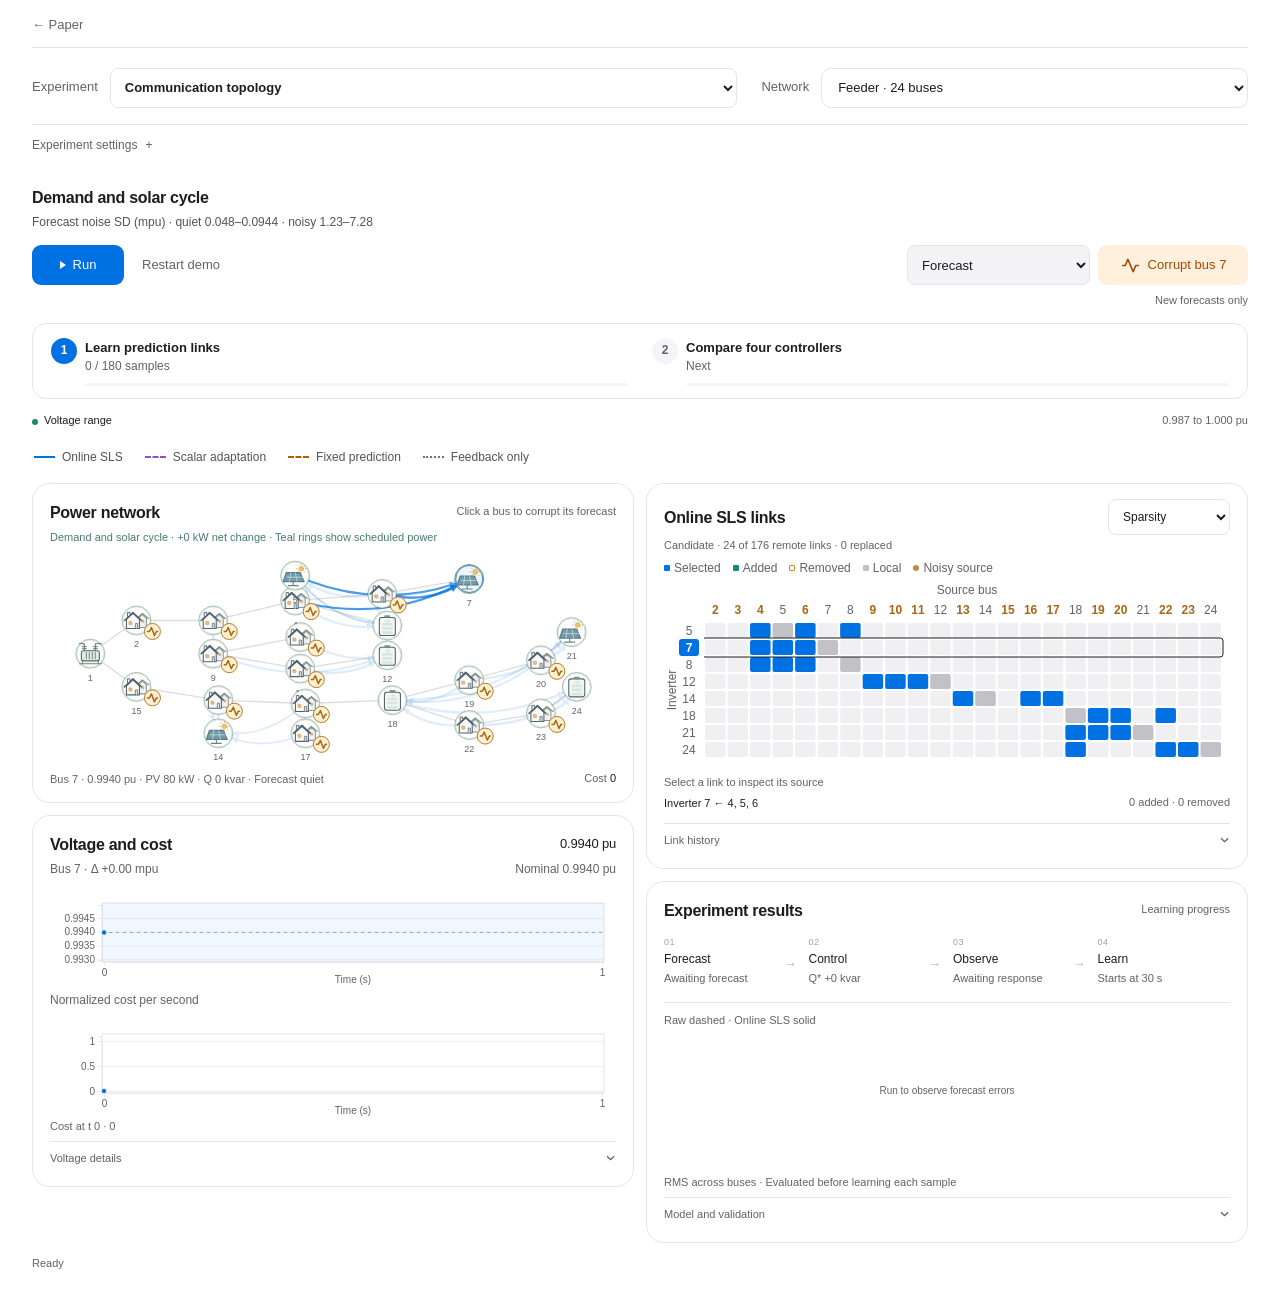
==== demo.html @ b5131a4f "Add files via upload" ====
<!doctype html>
<html lang="en">
<head>
<meta charset="utf-8">
<meta name="viewport" content="width=device-width, initial-scale=1">
<meta name="referrer" content="no-referrer">
<meta name="description" content="O-PredSLS: Online System-Level Synthesis for Prediction-Adaptive Networked Control. Interactive voltage regulation and communication selection experiments.">
<meta http-equiv="Content-Security-Policy" content="default-src 'none'; script-src 'self' 'unsafe-inline'; style-src 'unsafe-inline'; font-src 'self'; img-src data:; connect-src 'none'; base-uri 'none'; form-action 'none'">
<title>O-PredSLS Experiments</title>
<style>html { color-scheme:light; background:#fff; }
body.research-site {
  --font-ui:-apple-system,BlinkMacSystemFont,'SF Pro Text','Segoe UI',sans-serif;
  --background:#fff; --foreground:#1d1d1f; --primary:#0071e3; --primary-foreground:#fff;
  --muted:#f5f5f7; --muted-foreground:#626269; --border:#e5e5e9; --popover:#fff;
  --viz-series-1:#0071e3; --viz-series-2:#ad6400; --viz-series-3:#687580; --viz-series-4:#9451b7;
  --matrix-added:#168b79; --matrix-removed:#cf8a2b; --attack:#c56c1b;
  margin:0; min-width:280px; color:var(--foreground); background:#fff;
  font:14px/1.45 var(--font-ui); -webkit-font-smoothing:antialiased;
}
*,*::before,*::after { box-sizing:border-box; }
a { color:inherit; text-decoration:none; }
a:hover { color:var(--primary); }
button,input,select { font:inherit; }
button,select,summary { cursor:pointer; touch-action:manipulation; }
button,select,svg { -webkit-user-select:none; user-select:none; }
button { appearance:none; }
:focus-visible { outline:3px solid #0071e355; outline-offset:3px; }
.research-header,#power-response-demo,.research-footer { width:calc(100% - 64px); max-width:1240px; margin:0 auto; }
.research-header { padding:24px 0 22px; }
.research-title-row { display:flex; justify-content:space-between; align-items:center; gap:20px; }
h1 { font-size:30px; font-weight:600; letter-spacing:-1.1px; line-height:1.15; margin:0; }
.research-tag { margin-left:16px; font-size:12px; color:var(--muted-foreground); font-weight:400; letter-spacing:0; vertical-align:middle; }
.research-header nav { display:flex; gap:18px; color:var(--muted-foreground); font-size:12px; }
#power-response-demo { position:relative; }
#power-response-demo [hidden] { display:none!important; }
.tabular-nums { font-variant-numeric:tabular-nums; }
.pr-controlbar { display:flex; justify-content:space-between; gap:16px; align-items:center; padding:0 0 16px; }
.pr-toolbar,.pr-actions,.pr-settings { display:flex; align-items:center; gap:8px; }
.btn { display:inline-flex; align-items:center; justify-content:center; gap:7px; min-height:40px; padding:8px 14px; border:1px solid transparent; border-radius:9px; background:var(--muted); color:var(--foreground); white-space:nowrap; font-size:13px; font-weight:500; transition:background .15s,transform .15s; }
.btn:hover:not(:disabled) { background:#ececf0; }
.btn:active:not(:disabled) { transform:scale(.98); }
.btn:disabled { opacity:.4; cursor:default; }
.btn-play { background:var(--primary); color:#fff; min-width:86px; }
.btn-play::before { content:''; display:inline-block; width:0; height:0; border-top:4px solid transparent; border-bottom:4px solid transparent; border-left:6px solid currentColor; }
.btn-play[aria-pressed='true']::before { width:6px; height:8px; border:0; border-left:2px solid currentColor; border-right:2px solid currentColor; }
.btn-play:hover:not(:disabled) { background:#0077ed; }
.btn-quiet { color:#53535a; }
.btn-attack { background:#fff2e5; color:#a95511; padding:6px 13px; min-width:136px; }
.btn-attack svg { fill:currentColor; transition:transform .16s; }
.btn-attack:hover:not(:disabled) { background:#ffe9d1; }
.btn-attack:hover:not(:disabled) svg { transform:rotate(-9deg); }
select { background:var(--muted); border:1px solid transparent; border-radius:8px; padding:8px 10px; color:var(--foreground); min-height:40px; font-size:13px; }
#pr-speed { background:transparent; color:var(--muted-foreground); padding-left:4px; padding-right:1px; }
.pr-actions label,#pr-clock { color:var(--muted-foreground); font-size:12px; }
#pr-clock { margin-left:3px; min-width:57px; }
.pr-comparison-controls { display:flex; align-items:center; gap:12px; padding:8px 0; flex-wrap:wrap; }
.pr-comparison-controls label { display:inline-flex; align-items:center; gap:8px; color:var(--muted-foreground); font-size:12px; }
.pr-comparison-controls select { background:#fff; border-color:var(--border); }
.btn-compare { min-height:36px; padding:6px 12px; color:var(--primary); background:#edf5fe; }
.btn-compare:hover:not(:disabled) { background:#e2effe; }
.pr-mission { display:flex; align-items:center; gap:16px; padding:0 0 14px; font-size:12px; color:var(--muted-foreground); flex-wrap:wrap; }
#pr-voltage-range { white-space:nowrap; }
.pr-mission strong { font-weight:500; color:var(--foreground); }
.pr-target { color:var(--muted-foreground); }
.pr-status-dot { display:inline-block; width:6px; height:6px; border-radius:50%; background:#248963; margin-right:6px; vertical-align:middle; }
#pr-voltage-status[data-state='recovering'] { background:var(--attack); }
.pr-dashboard { display:grid; grid-template-columns:minmax(0,1fr) minmax(0,1fr); gap:14px; }
.pr-panel { min-width:0; padding:14px 16px 12px; background:#fff; border:1px solid var(--border); border-radius:16px; }
.pr-subhead { display:flex; align-items:center; justify-content:space-between; gap:10px; min-height:25px; }
.pr-subhead h2 { font-size:15px; font-weight:600; letter-spacing:-.2px; margin:0; }
.pr-caption { font-size:11px; color:var(--muted-foreground); margin:0; }
#pr-action-note { text-align:right; }
.pr-panel-foot { display:flex; justify-content:space-between; align-items:center; gap:10px; min-height:22px; font-size:11px; color:var(--muted-foreground); }
#pr-bus-detail { min-width:0; line-height:1.4; }
.pr-live-stage { flex-shrink:0; }
.pr-live-stage strong { color:var(--foreground); font-weight:500; }
.pr-chart { width:100%; display:block; overflow:visible; }
.pr-chart text { fill:var(--muted-foreground); font:10px var(--font-ui); }
.pr-chart .bus-number { font-size:9px; font-weight:500; }
.pr-chart .fault-mark { display:none; }
.pr-chart .domain,.pr-chart .tick line,.pr-chart .grid line { stroke:#e9e9ed; }
.pr-chart .grid line { stroke-opacity:.75; }
.pr-chart .grid .domain { display:none; }
.pr-chart .matrix-columns text,.pr-chart .matrix-rows text { font-size:8px; }
.pr-chart .matrix-axis { font-size:9px; }
.pr-matrix-key,.pr-legend { display:flex; align-items:center; flex-wrap:wrap; gap:11px; color:var(--muted-foreground); font-size:10px; }
.pr-matrix-key>span { display:inline-flex; align-items:center; gap:4px; }
.pr-cell-key { width:6px; height:6px; display:inline-block; border-radius:1px; }
.pr-cell-key.connected { background:var(--primary); }
.pr-cell-key.added { background:var(--matrix-added); }
.pr-cell-key.removed { border:1px solid var(--matrix-removed); }
.pr-state-value { font-size:13px; font-weight:500; color:var(--foreground); letter-spacing:-.2px; }
.pr-plot-label { display:flex; align-items:center; justify-content:space-between; gap:10px; font-size:11px; color:var(--muted-foreground); padding:3px 0 0; min-height:20px; }
.pr-target-key { color:var(--muted-foreground); font-size:11px; }
#pr-pulse-summary { font-size:11px; color:var(--attack); text-align:right; }
#pr-stage-detail { min-height:16px; font-size:11px; }
.pr-bottomline { display:flex; align-items:center; justify-content:space-between; gap:16px; min-height:39px; }
.pr-legend { gap:15px; }
.pr-legend button { display:flex; align-items:center; gap:5px; padding:3px 0; background:transparent; border:0; font-size:11px; color:#616167; }
.pr-legend button[aria-pressed='false'] { opacity:.35; }
.pr-swatch { position:relative; display:inline-block; width:21px; border-top:2px solid var(--viz-series-1); margin-right:2px; color:var(--viz-series-1); }
.pr-swatch.scalar { border-color:var(--viz-series-4); border-top-style:dashed; color:var(--viz-series-4); }
.pr-swatch.static { border-color:var(--viz-series-2); border-top-style:dashed; color:var(--viz-series-2); }
.pr-swatch.causal { border-color:var(--viz-series-3); border-top-style:dotted; color:var(--viz-series-3); }
#pr-event { font-size:11px; color:var(--muted-foreground); text-align:right; }
.pr-overlap-note { font-size:11px; color:var(--muted-foreground); margin:0 0 8px; }
.pr-adaptation { border-top:1px solid var(--border); margin-top:0; }
summary { display:flex; align-items:center; gap:8px; padding:12px 0; font-size:12px; color:var(--muted-foreground); list-style:none; }
summary::-webkit-details-marker { display:none; }
summary span { color:var(--muted-foreground); transition:transform .15s; }
.pr-adaptation[open] summary span { transform:rotate(45deg); }
.pr-settings { flex-wrap:wrap; gap:12px 20px; padding:8px 0 14px; }
.pr-settings label { display:inline-flex; align-items:center; gap:6px; font-size:12px; }
.pr-settings input { accent-color:var(--primary); }
.pr-tooltip { position:absolute; display:none; pointer-events:none; z-index:10; padding:9px 11px; background:#fff; border:1px solid var(--border); border-radius:10px; box-shadow:0 4px 18px #0000000d; font-size:11px; }
.pr-tooltip div { display:flex; justify-content:space-between; gap:14px; }
#pr-error { padding:18px 0; color:#b33c31; }
#pr-network .bus-node { cursor:pointer; outline:none; }
#pr-network .bus-node[aria-disabled='true'] { cursor:default; }
#pr-network .bus-icon,#pr-network .bus-number,#pr-network .bus-target { pointer-events:none; }
.pr-algorithm-flow { display:grid; grid-template-columns:repeat(4,minmax(0,1fr)); gap:12px; padding:13px 0 15px; }
.pr-algorithm-flow>div { display:flex; flex-direction:column; position:relative; gap:2px; min-width:0; }
.pr-algorithm-flow>div:not(:last-child)::after { content:'→'; position:absolute; top:19px; right:0; color:#b0b0b5; font-size:13px; }
.pr-flow-index { font-size:9px; color:#a1a1a6; letter-spacing:.5px; }
.pr-algorithm-flow strong { font-size:12px; font-weight:500; }
.pr-algorithm-flow span:last-child { font-size:11px; color:var(--muted-foreground); white-space:normal; overflow-wrap:anywhere; }
.pr-algorithm-flow[data-updated='true']>div:last-child strong { color:var(--primary); }
.pr-learning-caption { display:flex; justify-content:space-between; align-items:center; gap:12px; min-height:32px; font-size:11px; color:var(--muted-foreground); border-top:1px solid var(--border); padding-top:6px; }
.btn-fit { min-height:26px; font-size:10px; padding:4px 8px; background:var(--muted); }
#pr-view { min-height:25px; padding:2px 6px; font-size:10px; border:0; background:var(--muted); color:#53535a; }
#pr-mode-note { font-size:11px; margin-top:1px; }
.pr-cost-table { width:100%; border-collapse:collapse; margin:2px 0 5px; font-size:11px; }
.pr-cost-table th,.pr-cost-table td { padding:3px 0; text-align:right; font-weight:400; }
.pr-cost-table thead th { color:var(--muted-foreground); font-size:11px; padding-bottom:5px; border-bottom:1px solid var(--border); }
.pr-cost-table th:first-child { text-align:left; }
.pr-cost-table tbody th { color:var(--foreground); }
.pr-cost-table tbody tr:first-child th,.pr-cost-table tbody tr:first-child td { font-weight:500; }
.pr-cost-table tbody td:last-child { color:var(--muted-foreground); }
.pr-cost-table .pr-swatch { width:17px; vertical-align:middle; margin-right:8px; }
.pr-comparison-summary { font-size:11px; color:var(--foreground); margin:6px 0 2px; min-height:16px; }
.pr-comparison-note { font-size:11px; color:var(--muted-foreground); }
.research-footer { display:flex; align-items:flex-start; justify-content:space-between; gap:20px; border-top:1px solid var(--border); }
.research-methods { flex:1; }
.research-methods-body { max-width:1100px; display:grid; grid-template-columns:1fr 1fr; gap:22px; padding:0 0 12px; color:var(--muted-foreground); font-size:12px; line-height:1.6; }
.research-methods-body h3 { font-size:13px; color:var(--foreground); font-weight:500; margin:12px 0 6px; }
.research-methods-body p { margin:5px 0 9px; }
.pr-equation { font-family:'Times New Roman',serif; font-size:16px; color:var(--foreground); line-height:1.7; }
.pr-scope { font-size:10px; color:#8b8b90; }
.research-colophon { color:var(--muted-foreground); font-size:11px; padding:10px 0; white-space:nowrap; }
#pr-stage .intervention-label { fill:var(--attack); }
@media(max-width:1000px) { .research-header,#power-response-demo,.research-footer { width:calc(100% - 32px); } .research-tag { margin-left:10px; font-size:11px; } .pr-bottomline { flex-wrap:wrap; gap:3px; padding:6px 0; } .pr-legend { gap:11px; } .pr-panel { padding-left:12px; padding-right:12px; } .pr-matrix-key { gap:6px; font-size:9px; } }
@media(max-width:650px) { .research-header { padding:20px 0 16px; } h1 { font-size:28px; } .research-tag { display:none; } .research-header nav { font-size:11px; gap:12px; } .pr-controlbar { flex-wrap:wrap; gap:10px; } .pr-toolbar,.pr-actions { width:100%; } .pr-toolbar { gap:7px; } .btn-attack { margin-left:auto; } #pr-clock { margin-left:auto; } .pr-comparison-controls { gap:8px; } .pr-comparison-controls>.pr-caption { flex-basis:100%; font-size:11px; } .pr-mission { font-size:10px; gap:6px; padding-top:2px; flex-wrap:wrap; } .pr-target { display:none; } .pr-dashboard { grid-template-columns:minmax(0,1fr); gap:10px; } .pr-panel { border-radius:12px; padding:11px 12px; } .pr-bottomline { gap:4px; padding:9px 0; } #pr-event { text-align:left; } .pr-legend { gap:8px 14px; } .pr-algorithm-flow { gap:6px; } .pr-algorithm-flow span:last-child { font-size:11px; } .research-methods-body { grid-template-columns:1fr; gap:8px; } .research-colophon { font-size:11px; } }
@media(pointer:coarse) { .btn,select { min-height:42px; } .pr-legend button { min-height:32px; } }
@media(prefers-reduced-motion:reduce) { *,*::before,*::after { animation:none!important; transition:none!important; } }

.research-footer>a { padding:10px 0; font-size:11px; color:var(--muted-foreground); }
.research-footer>a:hover { color:var(--primary); }

.pr-phase-actions { display:flex; align-items:center; gap:9px; margin-left:auto; }
.pr-phase-badge { font-size:11px; font-weight:500; color:#6e6e73; background:#f5f5f7; padding:5px 9px; border-radius:7px; }
.pr-phase-badge[data-phase='deployment'] { color:#0071e3; background:#edf5fe; }
.btn-deploy { min-height:30px; padding:4px 10px; color:var(--primary); background:#edf5fe; }
@media(max-width:650px) { .pr-phase-actions { margin-left:0; width:100%; justify-content:space-between; } }

.pr-attack-hint { font-size:11px; color:var(--muted-foreground); }
.btn-attack { background:#fff0de; color:#a34a00; min-width:150px; min-height:40px; }
.btn-attack svg { width:21px; height:21px; }
.btn-attack[data-holding='true'] { background:#bd570a; color:#fff; box-shadow:0 0 0 4px #bd570a18; }
.btn-stop-attacks { color:#a34a00; background:#fff0de; }
.pr-attack-count { display:inline-grid; place-items:center; min-width:21px; min-height:21px; padding:0 4px; border-radius:6px; background:#a34a0014; font-size:12px; }
.pr-matrix-panel .pr-subhead { flex-wrap:wrap; gap:8px; }
#pr-matrix-view { min-height:36px; padding:6px 9px; font-size:12px; max-width:100%; }
#pr-matrix-key { min-height:24px; justify-content:flex-start; font-size:12px; gap:8px 12px; }
#pr-matrix-key .change-scale { display:none; }
.pr-cell-key.decreased { background:#c56c1b; }
.pr-cell-key.increased { background:#0071e3; }
.pr-cell-key.outline { border:1px solid #404047; width:9px; height:9px; }
#pr-topology-note { min-height:15px; font-size:11px; }
.pr-chart .matrix-columns text,.pr-chart .matrix-rows text { font-size:10px; }
.intervention-badge { pointer-events:auto; }
@media(max-width:650px) { .pr-attack-hint { font-size:11px; } .btn-attack { min-width:132px; } #pr-matrix-key { gap:8px; font-size:12px; } .pr-chart .matrix-columns text { font-size:8px; } }

@media(max-width:380px) { .pr-attack-hint { display:none; } .pr-actions { gap:6px; } }

#pr-network .bus-node { touch-action:none; -webkit-touch-callout:none; }
#pr-network .bus-node[data-holding='true'] { cursor:grabbing; }

.pr-topology-history { display:flex; align-items:center; gap:10px; margin:4px 0; min-height:28px; }
.pr-topology-history label { font-size:11px; color:var(--muted-foreground); min-width:75px; }
.pr-topology-history input { flex:1; min-width:50px; margin:0; height:20px; accent-color:var(--primary); cursor:ew-resize; }
.pr-topology-history button { border:0; background:var(--muted); color:var(--primary); border-radius:6px; padding:5px 8px; font-size:10px; white-space:nowrap; }
.pr-topology-history button[aria-pressed='true'] { background:#edf5fe; }
.pr-topology-history input:disabled,.pr-topology-history button:disabled { opacity:.4; cursor:default; }
#pr-topology-note { min-height:28px; line-height:1.4; color:#60606a; }

.pr-topology-status { display:flex; justify-content:space-between; gap:10px; font-size:11px; margin:4px 0 7px; color:var(--muted-foreground); }
.pr-topology-status strong { font-weight:500; color:var(--foreground); }
.pr-topology-events { display:flex; gap:6px; margin:0 0 6px; }
.pr-topology-events button { flex:1; min-width:0; display:flex; flex-direction:column; gap:2px; text-align:left; padding:6px 9px; border:1px solid var(--border); border-radius:7px; background:#f7f9fb; color:var(--foreground); }
.pr-topology-events button span { color:var(--muted-foreground); font-size:11px; }
.pr-topology-events button strong { font-weight:550; font-size:12px; }
.pr-topology-events button[aria-pressed='true'] { background:#eef7f4; border-color:#9bc7ba; }
.pr-link-flash { animation:pr-link-arrival 1.6s ease-out; }
@keyframes pr-link-arrival { 0%,30%,60% { filter:drop-shadow(0 0 4px #168b79); opacity:.35; } 15%,45%,100% { filter:drop-shadow(0 0 0 transparent); opacity:1; } }
#pr-attack-mode { background:#fff6eb; color:#a34a00; }
#pr-topology-note { min-height:14px; font-size:11px; }
@media(max-width:1000px) { .pr-attack-hint { display:none; } }

.pr-cost-tools { display:flex; justify-content:flex-end; }

.pr-comparison-summary { margin:5px 0 3px; color:#53535a; line-height:1.4; }
#pr-deploy:not(:disabled) { background:#0071e3; color:#fff; }

/* The primary actions stay together as the available width narrows. */
@media(max-width:1100px) {
  .pr-controlbar { flex-wrap:wrap; gap:12px 20px; }
  .pr-actions { margin-left:auto; flex-wrap:wrap; }
  .pr-mission { gap:8px 14px; }
  .pr-mission .pr-target { display:none; }
}
@media(max-width:650px) {
  .research-title-row { align-items:flex-start; flex-wrap:wrap; gap:12px; }
  .research-header { padding:20px 0; }
  h1 { font-size:27px; letter-spacing:-.8px; }
  .research-header nav { font-size:12px; }
  .pr-controlbar { padding-bottom:14px; }
  .pr-toolbar { flex-wrap:wrap; gap:7px; }
  .pr-actions { display:grid; grid-template-columns:minmax(0,1fr) 80px minmax(0,1.3fr); gap:8px; }
  .pr-actions select { min-width:0; width:100%; font-size:12px; padding:8px; }
  .pr-actions .btn-attack { min-width:0; width:100%; margin:0; font-size:12px; padding:8px; }
  .pr-mission { font-size:11px; }
  .pr-mission-goal { flex-basis:100%; }
  .pr-phase-actions { width:auto; margin-left:auto; }
  .pr-panel { border-radius:14px; padding:12px; }
  .pr-subhead { flex-wrap:wrap; gap:4px 10px; }
  .pr-subhead h2 { font-size:15px; }
  #pr-action-note { text-align:left; }
  .pr-algorithm-flow span:last-child { font-size:10px; }
  .pr-attack-hint { display:none; }
  #pr-clock { font-size:11px; flex-basis:100%; margin-left:0; }
}

@media(max-width:360px) {
  .pr-actions { grid-template-columns:1fr 1fr; }
  .pr-actions .btn-attack { grid-column:1 / -1; }
}

.pr-attack-stop { display:none; }
.btn-attack[data-attack-state='continuous'] .pr-attack-bolt { display:none; }
.btn-attack[data-attack-state='continuous'] .pr-attack-stop { display:block; }

/* Preserve readable source labels without widening the four panel layout. */
.pr-chart .matrix-columns text,.pr-chart .matrix-rows text { font-size:11px; }
.pr-chart .matrix-columns text[data-inspected='true'] { fill:var(--foreground); font-weight:650; }
.pr-cell-key.local { background:#c1c1c7; }
.pr-matrix-detail { flex-wrap:wrap; gap:2px 10px; align-items:flex-start; }
#pr-matrix-detail { color:var(--foreground); line-height:1.5; }
#pr-matrix-inspect-hint { margin:0 0 4px; }
.matrix-cell:focus-visible { outline:none; stroke:var(--foreground); stroke-width:2; }

/* Secondary controls stay compact with a mouse and comfortable to tap. */
:focus-visible { outline:2px solid var(--primary); outline-offset:3px; }
@media(max-width:650px),(pointer:coarse) {
  .btn-stop-attacks { min-height:44px; }
  #pr-matrix-view,#pr-view { min-height:44px; padding:8px 10px; font-size:12px; }
  .btn-fit,.btn-deploy { min-height:44px; padding:8px 12px; font-size:12px; }
  .pr-topology-history { gap:8px; }
  .pr-topology-history input { height:44px; }
  .pr-topology-history button { min-height:44px; padding:8px 12px; font-size:12px; }
  .pr-topology-events button { min-height:44px; }
  .pr-legend button { min-height:44px; padding:8px 10px; border-radius:8px; font-size:12px; background:var(--muted); }
  .pr-settings .form-check { min-height:44px; }
  .pr-adaptation summary { min-height:44px; }
}
@media(max-width:650px) {
  .pr-legend { display:grid; grid-template-columns:repeat(2,minmax(0,1fr)); gap:6px; width:100%; }
  .pr-legend button { min-width:0; justify-content:flex-start; text-align:left; }
  .pr-bottomline { gap:10px; }
}


.pr-experiment-bar { display:flex; align-items:center; flex-wrap:wrap; gap:10px 20px; padding:0 0 16px; }
.pr-experiment-bar label { display:inline-flex; align-items:center; gap:9px; color:var(--muted-foreground); font-size:12px; }
.pr-experiment-bar select { min-height:34px; padding:6px 10px; font-size:12px; background:#fff; border-color:var(--border); }
.pr-experiment-choice select { color:var(--foreground); font-weight:550; }
#pr-noise-caption { flex:1; min-width:220px; line-height:1.45; }
.pr-link-budget { margin:3px 0 2px; line-height:1.45; }
@media(max-width:650px) {
  .pr-experiment-bar { gap:8px 14px; padding-bottom:14px; }
  .pr-experiment-bar label { gap:7px; font-size:11px; }
  .pr-experiment-choice { flex:1; }
  .pr-experiment-choice select { flex:1; min-width:0; }
  #pr-noise-caption { flex-basis:100%; min-width:0; }
}


.pr-chart .matrix-columns text[data-noisy='true'] { fill:#a96716; font-weight:600; }
.pr-chart .matrix-columns text[data-noisy='true'][data-inspected='true'] { font-weight:750; }
.pr-cell-key.noisy-source { background:#c48c3e; border-radius:50%; }
.pr-noisy-links { margin:0 0 2px; line-height:1.45; color:#8b631f; }
@media(max-width:650px),(pointer:coarse) {
  .pr-experiment-bar select { min-height:44px; padding:8px 10px; }
}

.pr-command-inspector {margin-top:8px;border-top:1px solid var(--border,#e5e5e7);padding-top:7px}
.pr-command-inspector summary {cursor:pointer;font-size:12px;font-weight:600;min-height:44px;display:list-item}
.pr-command-scroll {max-width:100%;overflow-x:auto}
#pr-command-scroll-hint {display:block;color:var(--foreground,#1d1d1f);font-weight:500}
#pr-command-scroll-hint[hidden] {display:none}
.pr-command-scroll table {width:100%;min-width:520px;border-collapse:collapse;font-size:12px;line-height:1.5;font-variant-numeric:tabular-nums}
.pr-command-scroll th,.pr-command-scroll td {padding:7px 7px;text-align:right;white-space:nowrap;border-bottom:1px solid var(--border,#e5e5e7)}
.pr-command-scroll th:first-child {text-align:left;position:sticky;left:0;z-index:1;width:130px;min-width:130px;background:var(--surface-subtle,#f5f5f7);box-shadow:1px 0 0 var(--border,#e5e5e7)}
.pr-command-scroll thead th:first-child {z-index:2}
.pr-command-inspector>.pr-caption {font-size:12px;line-height:1.5}
.pr-forecast-observation {margin:8px 0;padding:8px 10px;background:var(--surface-subtle,#f5f5f7);border-radius:8px}
.pr-forecast-observation p {margin:3px 0;overflow-wrap:anywhere}
.pr-forecast-observation>.pr-caption {font-size:12px;line-height:1.5}
#pr-forecast-timing {font-variant-numeric:tabular-nums}
.pr-forecast-values {display:grid;grid-template-columns:repeat(3,minmax(0,1fr));gap:8px;margin:7px 0}
.pr-forecast-values dt {font-size:12px;color:var(--muted,#6e6e73);line-height:1.5}
.pr-forecast-values dd {margin:3px 0;font-size:16px;line-height:1.5;font-variant-numeric:tabular-nums;overflow-wrap:anywhere}
#pr-observed-error {font-weight:600}
.pr-source-controls { display:flex; flex-wrap:wrap; align-items:center; gap:6px 10px; margin:8px 0; }
.pr-source-controls .btn { min-height:44px; max-width:100%; white-space:normal; }
#pr-source-status { flex:1 1 150px; line-height:1.5; }

.pr-voltage-table { margin-top:8px; }
.pr-voltage-table th,.pr-voltage-table td { padding:3px 2px; }
#pr-voltage-metrics-note { margin:4px 0 10px; font-size:10px; line-height:1.5; }

.pr-scenario-heading { display:flex; align-items:center; justify-content:space-between; gap:16px; margin-bottom:18px; }
.pr-scenario-heading strong { font-size:15px; font-weight:550; letter-spacing:-.2px; }
.pr-scenario-heading p { margin-top:3px; }
.pr-scheduled-power { margin:5px 0 2px; color:#467b72; }
#pr-network .pr-scheduled-ring { stroke:#399b8b; stroke-width:2; }
.pr-trial-context { margin:8px 0; padding:7px 9px; background:#fff7ed; border-radius:7px; color:#93601f; font-size:11px; }
.pr-adaptation .pr-experiment-bar { padding-top:8px; }
@media(max-width:650px) {
  .pr-scenario-heading { align-items:flex-start; flex-wrap:wrap; gap:10px; margin-bottom:14px; }
  .pr-scenario-heading .btn { min-height:44px; }
  .pr-scheduled-power { font-size:10px; line-height:1.5; }
}

/* Keep the experiment visible and place optional controls behind disclosure. */
.research-header { padding:22px 0 18px; }
.pr-scenario-heading { margin-bottom:14px; }
.pr-scenario-heading strong { font-size:16px; font-weight:600; letter-spacing:-.3px; }
.pr-scenario-heading p { margin-top:4px; font-size:12px; line-height:1.5; }
.pr-controlbar { padding-bottom:14px; gap:14px 22px; }
.pr-toolbar { flex-shrink:0; }
.pr-toolbar .btn-play { min-width:92px; }
#pr-restart { background:transparent; color:var(--muted-foreground); padding:8px 9px; }
#pr-restart:hover { background:var(--muted); color:var(--foreground); }
.pr-toolbar .pr-phase-badge { margin-left:5px; }
#pr-clock { min-width:36px; font-size:12px; }
.pr-actions { flex-wrap:wrap; justify-content:flex-end; gap:8px; }
#pr-intervention { background:transparent; border-color:var(--border); max-width:100%; }
.pr-attack-hint { flex-basis:100%; text-align:right; font-size:11px; }
.pr-mission { gap:8px 16px; padding-bottom:12px; font-size:11px; }
#pr-voltage-range { margin-left:auto; }
.pr-dashboard { gap:12px; }
.pr-panel { border-radius:18px; padding:15px 17px 12px; }
.pr-subhead { min-height:26px; gap:5px 12px; }
.pr-subhead h2 { font-size:16px; letter-spacing:-.3px; }
.pr-comparison-summary { font-size:12px; line-height:1.45; }
.pr-panel-details { margin-top:6px; border-top:1px solid var(--border); }
.pr-panel-details>summary { min-height:32px; padding:7px 0 5px; font-size:11px; width:100%; }
.pr-panel-details>summary::after { content:'›'; margin-left:auto; padding-right:2px; font-size:19px; line-height:14px; transform:rotate(90deg); transition:transform .15s; }
.pr-panel-details[open]>summary::after { transform:rotate(-90deg); }
.pr-panel-details .pr-voltage-table { margin-top:5px; }
.pr-panel-details #pr-voltage-metrics-note { margin-bottom:5px; }
.pr-panel-details #pr-topology-note { margin:5px 0 3px; line-height:1.5; }
.pr-topology-status { margin-bottom:5px; }
.pr-bottomline { min-height:42px; gap:10px 16px; }
.pr-adaptation { padding-bottom:5px; }
.pr-adaptation>summary { min-height:42px; font-size:12px; }
.pr-settings-group { display:flex; align-items:center; flex-wrap:wrap; gap:12px 20px; padding:8px 0 12px; }
.pr-setting-control { display:inline-flex; align-items:center; gap:9px; color:var(--muted-foreground); font-size:12px; }
.pr-setting-control:has(select[hidden]) { display:none; }
.pr-attack-settings:not(:has(select:not([hidden]))) { display:none; }
.pr-settings-group select,#pr-speed,#pr-view,#pr-matrix-view { min-height:36px; padding:6px 10px; background:#fff; border:1px solid var(--border); border-radius:8px; font-size:12px; color:var(--foreground); }
.pr-settings-group .btn { min-height:36px; padding:6px 12px; font-size:12px; }
.pr-session-settings { padding-top:0; }
.pr-adaptation .pr-overlap-note { margin:0 0 10px; max-width:1000px; line-height:1.55; }
.pr-adaptation .pr-experiment-bar { padding-top:10px; border-top:1px solid var(--border); }
.pr-adaptation .pr-comparison-controls { padding:4px 0 8px; }
.pr-adaptation .pr-settings { padding:8px 0 12px; }
.pr-adaptation #pr-fit-detail:empty { display:none; }
@media(max-width:1100px) {
  .pr-controlbar { flex-wrap:wrap; }
  .pr-actions { margin-left:auto; }
  .pr-attack-hint { display:none; }
}
@media(max-width:650px) {
  .research-header { padding:19px 0 16px; }
  .pr-scenario-heading { margin-bottom:12px; }
  .pr-controlbar { gap:12px; padding-bottom:12px; }
  .pr-toolbar { width:100%; flex-wrap:nowrap; gap:5px; }
  .pr-toolbar .btn-play { min-width:82px; }
  .pr-toolbar .pr-phase-badge { margin-left:auto; font-size:10px; padding:5px 7px; }
  #pr-restart { padding-left:7px; padding-right:7px; font-size:12px; }
  #pr-clock { flex-basis:auto; margin-left:2px; min-width:33px; font-size:11px; }
  .pr-actions { display:flex; width:100%; gap:8px; margin-left:0; }
  .pr-actions #pr-intervention { flex:1 1 120px; width:auto; padding:8px 10px; font-size:12px; }
  .pr-actions .btn-attack { flex:1 1 120px; width:auto; padding:8px 10px; font-size:12px; }
  .pr-actions .btn-stop-attacks { flex:0 1 auto; min-height:44px; margin-left:auto; }
  .pr-mission { padding-bottom:10px; gap:6px 12px; }
  .pr-mission-goal { flex-basis:auto; }
  #pr-voltage-range { font-size:11px; }
  .pr-panel { padding:13px 12px 10px; border-radius:16px; }
  .pr-subhead h2 { font-size:15px; }
  .pr-panel-details>summary { min-height:44px; padding:10px 0 8px; font-size:12px; }
  .pr-settings-group { align-items:flex-start; gap:10px 14px; padding-bottom:12px; }
  .pr-setting-control { flex:1 1 160px; justify-content:space-between; gap:8px; font-size:12px; }
  .pr-setting-control select { min-width:0; max-width:70%; }
  .pr-settings-group select,.pr-settings-group .btn,#pr-speed,#pr-view,#pr-matrix-view { min-height:44px; padding:8px 10px; }
  .pr-adaptation>summary { min-height:46px; }
}
@media(max-width:360px) {
  .pr-toolbar { flex-wrap:wrap; }
  .pr-toolbar .pr-phase-badge { margin-left:auto; }
  #pr-clock { min-width:29px; }
  .pr-actions .btn-attack { grid-column:auto; }
}
@media(pointer:coarse) {
  .pr-panel-details>summary,.pr-settings-group select,.pr-settings-group .btn,#pr-speed,#pr-view,#pr-matrix-view { min-height:44px; }
}
#power-response-demo[data-interaction='power'] .pr-attack-hint { display:block; }
@media(max-width:650px) {
  #power-response-demo[data-interaction='power'] .pr-attack-hint { text-align:left; font-size:11px; }
}

.pr-controlbar { align-items:flex-start; }

/* Direct view selection stays usable while new samples repaint the chart. */
.pr-cost-switch { display:inline-flex; align-items:stretch; gap:3px; padding:3px; border-radius:10px; background:var(--muted); }
.pr-cost-switch button { min-height:34px; padding:6px 13px; border:0; border-radius:7px; background:transparent; color:var(--muted-foreground); font-size:12px; font-weight:500; white-space:nowrap; }
.pr-cost-switch button[aria-pressed='true'] { background:var(--background); color:var(--foreground); box-shadow:0 1px 3px #00000012; }
.pr-cost-switch button:hover { color:var(--foreground); }
.pr-cost-switch button:focus-visible { outline:2px solid var(--primary); outline-offset:1px; }
@media(max-width:650px),(pointer:coarse) {
  .pr-cost-switch button { min-height:44px; padding:8px 14px; font-size:12px; }
}

/* Keep the learning and comparison stages visible throughout one run. */
.pr-experiment-progress { margin:0 0 14px; padding:14px 18px 12px; border:1px solid var(--border); border-radius:14px; background:var(--background); }
.pr-progress-steps { display:grid; grid-template-columns:repeat(2,minmax(0,1fr)); gap:24px; list-style:none; margin:0; padding:0; }
.pr-progress-steps li { display:grid; grid-template-columns:26px minmax(0,1fr); grid-template-rows:1fr 3px; align-items:start; gap:8px; min-width:0; }
.pr-step-number { display:grid; place-items:center; width:26px; height:26px; border-radius:50%; background:var(--muted); color:var(--muted-foreground); font-size:12px; font-weight:600; }
.pr-progress-steps strong { display:block; font-size:13px; font-weight:600; line-height:1.5; }
.pr-progress-steps .tabular-nums { display:block; color:var(--muted-foreground); font-size:12px; line-height:1.5; }
.pr-progress-steps [aria-current='step'] .pr-step-number { background:var(--primary); color:#fff; }
.pr-progress-steps [data-status='complete'] .pr-step-number { background:#e8f3ef; color:#18745a; }
.pr-progress-track { grid-column:2; height:3px; border-radius:2px; background:var(--muted); overflow:hidden; }
.pr-progress-track>span { display:block; width:0; height:100%; background:var(--primary); transition:width 180ms linear; }
.pr-progress-steps [data-status='complete'] .pr-progress-track>span { background:#258666; }
#pr-transition-note { margin:10px 0 0; font-size:12px; line-height:1.5; color:var(--muted-foreground); }
.pr-learning-panel .pr-cost-table,.pr-learning-panel .pr-cost-table thead th { font-size:12px; }
.pr-method-links { display:block; margin:2px 0 4px 25px; color:var(--muted-foreground); font-size:12px; font-weight:400; line-height:1.4; }
@media(max-width:650px) {
  .pr-experiment-progress { padding:12px; border-radius:12px; }
  .pr-progress-steps { gap:14px; }
  .pr-progress-steps li { grid-template-columns:22px minmax(0,1fr); gap:6px; }
  .pr-step-number { width:22px; height:22px; }
  .pr-progress-steps strong { font-size:12px; }
  .pr-progress-track { grid-column:1 / -1; }
  #pr-results-stage { font-size:12px; }
}
@media(prefers-reduced-motion:reduce) { .pr-progress-track>span { transition:none; } }

/* Contextual evidence ties one actual inspected link to selection and execution. */
.pr-link-receipt { margin:12px 0 8px; padding:12px 0 4px; border-top:1px solid var(--border); color:var(--foreground); }
.pr-link-receipt h3 { margin:0 0 4px; font-size:14px; font-weight:600; line-height:1.4; }
.pr-link-receipt table { width:100%; table-layout:fixed; border-collapse:collapse; font-size:12px; line-height:1.5; font-variant-numeric:tabular-nums; margin:8px 0; }
.pr-link-receipt th,.pr-link-receipt td { padding:7px 4px; border-bottom:1px solid var(--border); text-align:right; overflow-wrap:anywhere; }
.pr-link-receipt th:first-child { width:34%; text-align:left; font-weight:500; }
.pr-link-receipt thead th { white-space:pre-line; vertical-align:bottom; font-weight:600; }
.pr-link-receipt td { color:var(--foreground); }
.pr-link-receipt .pr-link-choice.selected { color:var(--primary); font-weight:600; }
.pr-link-receipt .pr-link-choice.excluded { color:var(--muted-foreground); }
.pr-link-receipt #pr-link-receipt-action { width:auto; padding-top:12px; text-align:left; color:var(--muted-foreground); font-size:12px; font-weight:500; }
.pr-link-receipt tr[data-measure='commandKvar'] { font-weight:600; }
.pr-link-receipt #pr-link-receipt-note { font-size:12px; }
.pr-forecast-values dt { color:var(--muted-foreground); }

/* Current configuration replaces generic heading copy without another panel. */
.pr-scenario-heading p[data-forecast-settings='true'] { color:#53535a; font-weight:500; font-variant-numeric:tabular-nums; overflow-wrap:anywhere; }

/* Identify each measured policy before the shared plots, especially on phones. */
.pr-controller-key { margin:0 0 10px; gap:6px 18px; }
.pr-controller-key button { min-height:32px; padding:6px 2px; font-size:12px; line-height:1.4; color:#53535a; border-radius:7px; }
.pr-controller-key button:hover { color:var(--foreground); background:var(--muted); }
.pr-controller-key button[aria-pressed='false'] { opacity:1; text-decoration:line-through; }
.pr-controller-key button[aria-pressed='false'] .pr-swatch { opacity:.35; }
.pr-controller-key .pr-swatch { flex-shrink:0; }
@media(max-width:650px),(pointer:coarse) {
  .pr-controller-key { gap:6px; }
  .pr-controller-key button { min-height:44px; padding:8px 10px; }
}

/* Keep physical timing captions readable without competing with chart units. */
.pr-stage-panel .pr-plot-label { flex-wrap:wrap; align-items:baseline; row-gap:2px; line-height:1.5; font-size:12px; }
.pr-stage-panel .pr-plot-label>span { min-width:0; max-width:100%; overflow-wrap:anywhere; }
.pr-stage-panel .pr-target-key { font-size:12px; }
.pr-stage-panel #pr-pulse-summary { font-size:12px; color:#93551c; }
.pr-stage-panel #pr-pulse-summary:empty { display:none; }
@media(max-width:650px) {
  .pr-stage-label #pr-pulse-summary:not(:empty) { flex-basis:100%; text-align:left; }
}

/* Compact desktop columns with the original network, links, voltage, cost DOM order.
   Intrinsic heights are measured by observeDashboardLayout; ordinary grid is fallback. */
@media(min-width:651px) {
  .pr-dashboard[data-layout="columns"] { grid-auto-rows:1px; row-gap:0; align-items:start; }
  .pr-dashboard[data-layout="columns"]>.pr-panel { align-self:start; }
}

/* Inspection roles reuse the actual feeder marks, without moving any bus. */
.pr-network-inspection { display:flex; align-items:center; flex-wrap:wrap; gap:4px 8px; margin:2px 0 8px; color:#53535a; font-size:12px; line-height:1.5; }
.pr-network-inspection[hidden],.pr-network-inspection [hidden] { display:none; }
.pr-inspection-source,.pr-inspection-receiver { display:inline-flex; align-items:center; gap:5px; font-weight:600; }
.pr-inspection-source { color:#0066cc; }
.pr-inspection-receiver { color:#1d1d1f; }
.pr-inspection-source::before,.pr-inspection-receiver::before { content:''; width:10px; height:10px; box-sizing:border-box; border:2px solid currentColor; border-radius:50%; flex:none; }
.pr-inspection-source::before { border-style:dashed; }
.pr-network-inspection[data-local="true"] .pr-inspection-source::before { border-style:solid; }
#pr-network .bus-node[data-inspection-role="source"] .bus-number,
#pr-network .bus-node[data-inspection-role="receiver"] .bus-number,
#pr-network .bus-node[data-inspection-role="local"] .bus-number { fill:#1d1d1f !important; font-weight:750; paint-order:stroke; stroke:#fff; stroke-width:3px; stroke-linejoin:round; }
#pr-network .bus-node[data-inspection-role="source"] .bus-number { fill:#0066cc !important; }
#pr-matrix .matrix-columns text[data-inspected="true"],
#pr-matrix .matrix-rows g[aria-pressed="true"] text { font-size:12px; font-weight:750; }

/* The phone feeder gives all bus numbers room to be read, not smaller type. */
@media(max-width:650px) {
  #pr-network .bus-number { fill:#53535a !important; paint-order:stroke; stroke:#fff; stroke-width:2px; stroke-linejoin:round; }
}

/* Keep every source and inverter number readable without removing matrix columns. */
#pr-matrix .matrix-columns text,
#pr-matrix .matrix-rows text,
#pr-matrix .matrix-axis { font-size:12px; }

/* Network choice changes the physical model and retains readable geometry. */
.pr-network-picker { display:flex; align-items:center; gap:10px; flex-shrink:0; color:var(--muted-foreground); font-size:12px; }
.pr-network-picker select { min-height:40px; border:1px solid #e8e8ed; border-radius:10px; background:#f5f5f7; color:var(--foreground); padding:8px 30px 8px 12px; font:inherit; font-size:13px; cursor:pointer; }
.pr-network-scroll,.pr-matrix-scroll { min-width:0; }
[data-network="feeder47"] .pr-network-scroll,[data-network="feeder47"] .pr-matrix-scroll { overflow-x:auto; overscroll-behavior-x:contain; scrollbar-width:thin; padding-bottom:8px; }
[data-network="feeder47"] .pr-network-scroll:focus-visible,[data-network="feeder47"] .pr-matrix-scroll:focus-visible { outline:2px solid var(--primary); outline-offset:3px; border-radius:4px; }
@media(max-width:650px) { .pr-network-picker { width:100%; justify-content:space-between; } .pr-network-picker select { flex:1; max-width:240px; min-height:44px; } }
[data-network="feeder47"] .pr-chart .matrix-columns text,[data-network="feeder47"] .pr-chart .matrix-rows text { font-size:12px; }

.pr-scroll-hint { margin:4px 0 8px; color:var(--muted-foreground); font-size:11px; text-align:right; }

/* The existing matrix cue reports the columns actually visible while scrolling. */
#pr-matrix-scroll-hint { font-size:12px; }

/* Paper landing section and primary experiment controls. */
.research-header { padding:38px 0 28px; text-align:center; }
.research-header h1 { font-size:clamp(28px,3.4vw,40px); line-height:1.15; letter-spacing:-.9px; }
.research-paper-title { max-width:850px; margin:14px auto 0; font-size:19px; font-weight:500; line-height:1.4; letter-spacing:-.2px; text-wrap:balance; }
.research-paper-title span { white-space:nowrap; }
.research-authors { margin:10px 0 0; font-size:14px; color:var(--muted-foreground); }
.research-authors span { margin:0 6px; color:#b2b2b8; }
.research-summary { margin:10px auto 0; max-width:720px; font-size:14px; line-height:1.5; color:var(--muted-foreground); text-wrap:balance; }
.research-header .research-resources { display:flex; justify-content:center; align-items:center; gap:14px; margin-top:18px; font-size:14px; }
.research-resources>span { color:#b7b7be; }
.research-resources a[href] { color:var(--primary); }
.research-resources a[aria-disabled="true"] { color:#8b8b93; cursor:default; }
#power-response-demo { scroll-margin-top:20px; padding-bottom:24px; }
.pr-experiment-front { display:grid; grid-template-columns:minmax(0,1.45fr) minmax(0,1fr); gap:16px 24px; align-items:center; border-top:1px solid var(--border); padding:20px 0 16px; }
.pr-experiment-front label { display:flex; align-items:center; gap:12px; font-size:13px; color:var(--muted-foreground); }
.pr-experiment-front select { flex:1; min-width:0; max-width:none; border:1px solid var(--border); background:#fff; color:var(--foreground); }
.pr-sr-only { position:absolute; width:1px; height:1px; padding:0; margin:-1px; overflow:hidden; clip:rect(0,0,0,0); white-space:nowrap; border:0; }
@media(max-width:650px) {
  .research-header { padding:28px 0 24px; }
  .research-paper-title { font-size:16px; margin-top:12px; }
  .research-summary { max-width:340px; font-size:13px; }
  .research-authors { font-size:13px; }
  .pr-experiment-front { grid-template-columns:minmax(0,1fr); gap:12px; padding-top:18px; }
  .pr-experiment-front label { justify-content:space-between; }
  .pr-experiment-front label>select { flex:0 1 72%; min-height:44px; max-width:72%; }
}

/* The paper homepage and interactive experiment have independent documents. */
.paper-home-main { padding:48px 0 64px; }
.paper-home .research-header { width:calc(100% - 48px); max-width:1000px; margin:0 auto; padding:0; }
.paper-home h1.research-paper-title { margin:0 auto; max-width:950px; font-size:clamp(25px,3.1vw,40px); line-height:1.28; font-weight:600; letter-spacing:-.6px; }
.paper-home .research-authors { margin-top:20px; font-size:15px; }
.research-authors a { color:var(--primary); text-underline-offset:3px; }
.research-authors a:hover { text-decoration:underline; }
.paper-home .research-summary { max-width:600px; margin-top:18px; font-size:15px; }
.paper-home .research-resources { margin-top:26px; font-size:16px; }
.demo-header { width:calc(100% - 64px); max-width:1240px; margin:0 auto; padding:16px 0 12px; font-size:13px; color:var(--muted-foreground); }
@media(max-width:1000px) { .demo-header { width:calc(100% - 32px); } }
@media(max-width:650px) {
  .paper-home-main { padding:36px 0 48px; }
  .paper-home .research-authors { font-size:14px; }
  .paper-home .research-summary { font-size:14px; }
}

/* A compact overview follows the paper header and resource links. */
.paper-method-overview { width:calc(100% - 48px); max-width:540px; margin:32px auto 0; }
.paper-method-overview a,.paper-method-overview img { display:block; width:100%; }
.paper-method-overview a { cursor:zoom-in; }
.paper-method-overview a:focus-visible { outline:2px solid var(--primary); outline-offset:5px; }
.paper-method-overview img { height:auto; }
.pr-experiment-front + .pr-adaptation { margin-bottom:14px; }

/* Artwork stays decorative. The enclosing bus handles hit area and badge input. */
.pe-host { -webkit-user-select:none; user-select:none; touch-action:manipulation; }
.pe-hit { fill:transparent; pointer-events:all; }
.pe-root { --pe-ink:#51606c; --pe-paper:#fff; --pe-voltage-color:#4c816b; --pe-voltage-opacity:.04; --pe-window-opacity:1; pointer-events:none; }
.pe-root path,.pe-root rect,.pe-root circle { vector-effect:non-scaling-stroke; }
.pe-attack-halo { fill:#ff9f0a; fill-opacity:0; stroke:#ef7b0b; stroke-opacity:0; stroke-width:1; transition:fill-opacity .18s,stroke-opacity .18s; }
.pe-attacked .pe-attack-halo { fill-opacity:.14; stroke-opacity:.24; }
.pe-attack-held .pe-attack-halo,.pe-attack-latched .pe-attack-halo { fill-opacity:.22; stroke-opacity:.8; stroke-width:2; transform-box:fill-box; transform-origin:center; animation:pe-continuous-halo 1.6s ease-in-out infinite; }
.pe-voltage-wash { fill:var(--pe-voltage-color); opacity:var(--pe-voltage-opacity); transition:r .4s,opacity .4s,fill .4s; }
.pe-disc { fill:var(--pe-paper); stroke:#dce6de; stroke-width:1; }
.pe-voltage-ring { fill:none; stroke:var(--pe-voltage-color); stroke-opacity:.45; transition:stroke .4s,stroke-width .4s; }
.pe-selected .pe-disc { fill:#edf5ff; stroke:#4389cc; }
.pe-selected .pe-voltage-ring { stroke-opacity:.8; }
.pe-glyph { stroke:var(--pe-ink); stroke-width:1.05; stroke-linejoin:round; stroke-linecap:round; fill:none; }
.pe-house { fill:#f7f8fa; }
.pe-house-back { fill:#eef1f5; stroke:#8c97a4; }
.pe-roof { stroke-width:1.55; }
.pe-roof-back { stroke:#819782; stroke-width:1.2; }
.pe-door { fill:#cedecf; stroke-width:.65; }
.pe-window { fill:#edbb65; stroke:#b99d61; stroke-width:.5; opacity:var(--pe-window-opacity); transition:opacity .4s; }
.pe-root[data-equipment='Homes'].pe-pulse-active .pe-window { fill:#dd9650; animation:pe-window-flicker .75s ease-in-out 3; }
.pe-chimney { fill:#f5f8f2; stroke-width:.9; }
.pe-sun-disc { fill:#f0c465; stroke:#d5a449; stroke-width:.65; }
.pe-sun-rays { stroke:#d5a449; stroke-width:.8; }
.pe-sun { transition:opacity .45s; }
.pe-cloud { fill:#d6e1e3; stroke:#91a6ae; stroke-width:.7; opacity:0; transform:translateX(-3px); transition:opacity .45s,transform .6s; }
.pe-root[data-equipment='Solar'].pe-pulse-active .pe-cloud { opacity:1; transform:translateX(0); }
.pe-root[data-equipment='Solar'].pe-pulse-active .pe-sun { opacity:.25; }
.pe-panel-frame { fill:#729baa; stroke:#557a89; stroke-width:1.1; }
.pe-panel-grid { stroke:#dae8e9; stroke-width:.65; }
.pe-panel-stand { stroke:#688576; stroke-width:1.1; }
.pe-battery-body { fill:#f3f7f2; }
.pe-battery-terminal { fill:#789980; stroke:none; }
.pe-effort-segment { fill:#4c8972; stroke:none; opacity:.15; transition:opacity .4s; }
.pe-control-arrow { stroke:#4c8972; stroke-width:.9; transition:opacity .4s; }
.pe-charging-surge { stroke:#c58948; stroke-width:1.9; stroke-linecap:round; opacity:0; transition:opacity .25s; }
.pe-root[data-equipment='Battery'].pe-pulse-active .pe-charging-surge { opacity:1; }
.pe-transformer { fill:#e1ebe3; }
.pe-coil { stroke:#80a189; stroke-width:1.25; }
.pe-insulator,.pe-station-wire { stroke:#5d7c6c; stroke-width:1; }
.pe-station-base { fill:#edf2e9; stroke:#738d76; }
.pe-target { opacity:0; transition:opacity .14s; }
.pe-target-brackets { stroke:#df740d; stroke-width:1.5; fill:none; stroke-linecap:round; }
.pe-target-bolt { fill:#ef7b0b; stroke:#fff; stroke-width:1.3; }
.pe-host:hover .pe-target,.pe-host:focus-visible .pe-target { opacity:1; }
.pe-host:hover .pe-disc,.pe-host:focus-visible .pe-disc { stroke:#c18a51; stroke-width:1.6; }
.pe-host[aria-disabled='true'] .pe-target { opacity:0; }
.pe-attacked .pe-disc { fill:#fff7ed; stroke:#ee850f; stroke-width:1.5; }
.pe-attacked .pe-voltage-ring { stroke:#e97a0d; stroke-opacity:.95; }
.pe-attacked .pe-target-bolt { opacity:0; }
.pe-attack-badge { filter:drop-shadow(0 1px 2px #8b440426); }
.pe-attack-badge rect { fill:#ec7609; stroke:#fff; stroke-width:1.5; }
.pe-attack-bolt { fill:#fff; stroke:none; }
.pe-attack-badge text { fill:#fff!important; font:650 10px var(--font-ui,-apple-system,BlinkMacSystemFont,sans-serif)!important; letter-spacing:0; }
.pe-attack-badge .pe-attack-status { font-size:8px!important; font-weight:650!important; letter-spacing:.6px; fill:#fff2dd!important; }
.pe-pulse-queued .pe-attack-badge rect { fill:#f38a0b; }
.pe-attack-held .pe-attack-badge rect,.pe-attack-latched .pe-attack-badge rect { fill:#d95e00; stroke-width:2; }
.pe-burst { pointer-events:none; }
.pe-burst-ring { fill:#ff9f0a; fill-opacity:.1; stroke:#ed7d0d; stroke-width:2; transform-box:fill-box; transform-origin:center; animation:pe-ring 1.1s ease-out both; }
.pe-burst-rays { fill:none; stroke:#f7981c; stroke-width:2; stroke-linecap:round; animation:pe-rays .75s ease-out both; }
.pe-burst-bolt { fill:#ee7d09; stroke:#fff; stroke-width:1.8; stroke-linejoin:round; animation:pe-bolt .75s ease-out both; }
@keyframes pe-continuous-halo { 0%,100% { transform:scale(.95); fill-opacity:.13; stroke-opacity:.5; } 50% { transform:scale(1.16); fill-opacity:.24; stroke-opacity:.95; } }
@keyframes pe-ring { from { transform:scale(1); opacity:.95; } to { transform:scale(2.1); opacity:0; } }
@keyframes pe-rays { 0% { opacity:0; } 15% { opacity:.95; } 100% { opacity:0; } }
@keyframes pe-bolt { 0% { opacity:0; transform:translateY(-5px); } 15%,45% { opacity:1; transform:translateY(0); } 100% { opacity:0; transform:translateY(2px); } }
@keyframes pe-window-flicker { 0%,100% { opacity:var(--pe-window-opacity); } 30% { opacity:.25; } 65% { opacity:.9; } }
@media(prefers-reduced-motion:reduce) {
  .pe-root * { animation:none!important; transition:none!important; }
  .pe-burst { display:none; }
}

.pe-host[data-bus='1']:hover .pe-disc { stroke:#dce6de; stroke-width:1; }

/* Residual power stays visible after request generation stops. */
.pe-residual .pe-attack-badge rect { fill:#fff0dc; stroke:#dfb17a; stroke-width:1; }
.pe-residual .pe-attack-badge text,.pe-residual .pe-attack-badge .pe-attack-status { fill:#895019!important; }
.pe-residual .pe-attack-bolt { fill:#a75c17; }
.pe-residual .pe-attack-halo { fill-opacity:.07; stroke-opacity:.25; }
.pe-paused * { animation-play-state:paused!important; }
.pe-paused .pe-burst { display:none; }

.pe-attack-badge { pointer-events:all; cursor:pointer; }


/* Forecast faults describe information quality, independently of power pulses. */
.pr-forecast-badge circle { fill:#fff0d5; stroke:#b77b21; stroke-width:1; }
.pr-forecast-badge path { fill:none; stroke:#a76a16; stroke-width:1.5; stroke-linejoin:round; stroke-linecap:round; }
.pr-forecast-signal { display:none; fill:none; stroke:currentColor; stroke-width:1.8; stroke-linejoin:round; stroke-linecap:round; }
#power-response-demo[data-interaction='forecast'] .btn-attack .pr-attack-bolt,
#power-response-demo[data-interaction='forecast'] .btn-attack .pr-attack-stop,
#power-response-demo[data-interaction='forecast'] .pe-target-bolt { display:none; }
#power-response-demo[data-interaction='forecast'] .btn-attack .pr-forecast-signal { display:block; fill:none; }
#power-response-demo[data-interaction='forecast'] .btn-attack[data-attack-state='noisy'] { background:#fff0d5; color:#905b14; }
#pr-intervention { background:#f4f4f6; color:var(--foreground); }
@media(max-width:650px) {
  #pr-intervention { grid-column:1 / -1; }
  #power-response-demo[data-interaction='forecast'] .pr-actions { grid-template-columns:minmax(0,1fr) minmax(0,1.35fr); }
  #power-response-demo[data-interaction='forecast'] #pr-intervention,
  #power-response-demo[data-interaction='forecast'] .btn-attack { grid-column:auto; }
}
@media(max-width:650px),(pointer:coarse) {
  #pr-intervention, #pr-pulse { min-height:44px; }
}
</style>
</head>
<body class="research-site">
<script>
(() => {
  const key = 'online-predsls-offline-v1';
  let incompatibleWidgetState = false;
  let saved = null;
  try {
    saved = JSON.parse(localStorage.getItem(key));
    incompatibleWidgetState = !saved && localStorage.getItem('online-sls-demo-v1') !== null;
  } catch (_) {}
  window.openai = {
    widgetState: saved,
    incompatibleWidgetState,
    setWidgetState: async value => {
      window.openai.widgetState = value;
      try { localStorage.setItem(key, JSON.stringify(value)); } catch (_) {}
    }
  };
})();
</script>
<header class="demo-header">
  <a href="index.html" aria-label="Return to paper homepage">← Paper</a>
</header>

<main id="power-response-demo">
  <div class="pr-experiment-front" aria-label="Experiment selection">
    <label class="pr-experiment-choice" for="pr-experiment">Experiment <select id="pr-experiment" aria-label="Experiment"><option value="communication" selected>Communication topology</option><option value="prediction">Prediction adaptation</option></select></label>
    <label class="pr-network-picker" for="pr-network-scenario"><span>Network</span><select id="pr-network-scenario" aria-label="Network scenario" title="Changing network starts a fresh trial"><option value="toy8">Toy · 8 buses</option><option value="feeder24" selected>Feeder · 24 buses</option><option value="feeder47">Larger · 47 buses</option></select></label>
  </div>
  <details class="pr-adaptation" id="pr-adaptation">
    <summary>Experiment settings <span aria-hidden="true">+</span></summary>
    <div class="pr-settings-group" aria-label="Playback and views">
      <label class="pr-setting-control" for="pr-speed">Speed <select id="pr-speed" aria-label="Playback speed" title="16× plays sixteen simulation samples per second"><option value="2">2×</option><option value="4">4×</option><option value="8">8×</option><option value="16" selected>16×</option><option value="32">32×</option></select></label>
      <button type="button" class="btn btn-quiet" id="pr-step" title="Advance one second of feeder operation">Step 1 s</button>
      <label class="pr-setting-control" for="pr-view">Controller panel <select id="pr-view" aria-label="Controller view"><option value="cost">Cost comparison</option><option value="learning" selected>Learning progress</option></select></label>
    </div>
    <div class="pr-settings-group pr-attack-settings" aria-label="Power attack settings">
      <label class="pr-setting-control" for="pr-attack-mode">Power attack <select id="pr-attack-mode" aria-label="Attack mode"><option value="continuous" selected>Continuous</option><option value="pulse">Pulse</option></select></label>
      <label class="pr-setting-control" for="pr-strength">Per pulse <select id="pr-strength" aria-label="Pulse strength" title="Requested power per pulse. Applied power respects equipment limits"><option value="50">50 kW</option><option value="100" selected>100 kW</option><option value="150">150 kW</option></select></label>
    </div>
  <div class="pr-experiment-bar" aria-label="Forecast settings">
    <label class="pr-noise-control" id="pr-noise-control" for="pr-noise">Noise scale β <select id="pr-noise" aria-label="Forecast noise level" title="Dimensionless multiplier of additive forecast-noise SD. Changing it starts a fresh trial."><option value="0">0</option><option value="0.25">0.25</option><option value="0.5">0.5</option><option value="1">1</option><option value="2">2</option><option value="4" selected>4</option><option value="8">8</option><option value="16">16</option></select></label>
    <span id="pr-noise-caption" class="pr-caption">Selected source forecast error in mpu</span>
  </div>
    <div class="pr-comparison-controls">
      <label for="pr-power-scenario">Power scenario <select id="pr-power-scenario" aria-label="Power scenario" title="Changing the scenario starts a fresh discovery trial"><option value="forecasted-demand" selected>Forecasted demand</option><option value="reference">Reference</option><option value="solar-outage">Solar outage · 20 s</option></select></label>
      <label id="pr-preset-control" for="pr-preset">Error model <select id="pr-preset" aria-label="Forecast preset" title="Changing forecasts starts a new discovery trial"><option value="reliable">Low noise</option><option value="uniform">Uniform bias + noise</option><option value="mixed" selected>Mixed bias + noise</option></select></label>
      <button type="button" class="btn btn-compare" id="pr-compare" title="Advance 180 samples across discovery and comparison">Advance 180</button>
    </div>
    <div class="pr-settings"><label class="form-check"><input type="checkbox" id="pr-auto-compare" checked>Start comparison automatically</label><label>Bus <select id="pr-bus" aria-label="Selected bus"></select></label><button type="button" class="btn" id="pr-fault">Repair forecast</button><label class="form-check"><input type="checkbox" id="pr-all-links" checked>All prediction links</label></div>
    <div class="pr-settings-group pr-session-settings"><button type="button" id="pr-deploy" class="btn btn-deploy" disabled title="Start four controllers on the same fresh disturbance sequence">Rebuild prediction links</button><button type="button" class="btn btn-quiet" id="pr-new-scenario" hidden>Restore default scenario</button></div>
    <p id="pr-phase-note" class="pr-overlap-note">Physical attacks test disturbance recovery · Forecast settings test prediction adaptation</p>
    <p class="pr-caption" id="pr-fit-detail"></p>
  </details>
  <div class="pr-scenario-heading">
    <div><strong id="pr-scenario-name">Forecasted demand</strong><p id="pr-scenario-description" class="pr-caption">Forecast settings · β 4 · 8 quiet / 15 noisy</p></div>
  </div>
  <div class="pr-controlbar" aria-label="Simulation controls">
    <div class="pr-toolbar">
      <button type="button" class="btn btn-play" id="pr-run">Run</button>
      <button type="button" class="btn btn-quiet" id="pr-restart" title="Restart learning and comparison">Restart demo</button>
      <span id="pr-phase" class="pr-phase-badge">Learning</span>
      <span id="pr-clock" class="tabular-nums">0 s</span>
    </div>
    <div class="pr-actions">
      <select id="pr-intervention" aria-label="Bus interaction" title="Choose what clicking a bus changes"><option value="forecast" selected>Forecast</option><option value="power">Unforecast power stress</option></select>
      <button type="button" class="btn btn-attack" id="pr-pulse" aria-keyshortcuts="D" title="Click for a pulse or hold for one pulse each sample"><svg viewBox="0 0 24 24" width="18" height="18" aria-hidden="true"><path class="pr-forecast-signal" d="M3 12h3l3-7 6 14 3-7h3"/><path class="pr-attack-bolt" d="M14 2 5 14h6l-1 8 9-13h-6z"/><rect class="pr-attack-stop" x="6" y="6" width="12" height="12" rx="2"/></svg><span id="pr-pulse-label">Attack bus 7</span></button>
      <button type="button" class="btn btn-stop-attacks" id="pr-stop-attacks" title="Stop requests at every bus. Existing disturbances then decay" hidden>Stop all <span id="pr-attack-count" class="pr-attack-count tabular-nums" aria-live="polite"></span></button>
      <span id="pr-attack-hint" class="pr-attack-hint">Click to start or stop</span>
    </div>
  </div>
  <section id="pr-experiment-progress" class="pr-experiment-progress" aria-label="Experiment stages">
    <ol class="pr-progress-steps">
      <li id="pr-progress-learning" data-status="active" aria-current="step"><span class="pr-step-number" aria-hidden="true">1</span><div><strong>Learn prediction links</strong><span id="pr-progress-learning-count" class="tabular-nums">0 / 180 samples</span></div><span class="pr-progress-track" aria-hidden="true"><span id="pr-progress-learning-fill"></span></span></li>
      <li id="pr-progress-comparison" data-status="pending"><span class="pr-step-number" aria-hidden="true">2</span><div><strong>Compare four controllers</strong><span id="pr-progress-comparison-count" class="tabular-nums">Next</span></div><span class="pr-progress-track" aria-hidden="true"><span id="pr-progress-comparison-fill"></span></span></li>
    </ol>
    <p id="pr-transition-note" class="pr-sr-only" role="status">Learn, then compare on a fresh trial.</p>
  </section>
  <div class="pr-mission">
    <span class="pr-mission-goal"><span class="pr-status-dot" id="pr-voltage-status" aria-hidden="true"></span><strong>Voltage range</strong></span>
    <span id="pr-voltage-range" class="tabular-nums"></span>
  </div>
  <p id="pr-scenario-status" class="pr-caption" role="status" hidden></p>
  <div id="pr-controller-key" class="pr-legend pr-controller-key" role="group" aria-label="Controller curves"><button type="button" data-series="online" aria-pressed="true"><span class="pr-swatch online"></span>Online SLS</button><button type="button" data-series="scalar" aria-pressed="true"><span class="pr-swatch scalar"></span>Scalar adaptation</button><button type="button" data-series="static" aria-pressed="true"><span class="pr-swatch static"></span>Fixed prediction</button><button type="button" data-series="causal" aria-pressed="true"><span class="pr-swatch causal"></span>Feedback only</button></div>
  <div class="pr-dashboard">
    <section class="pr-panel pr-network-panel" aria-labelledby="pr-network-title">
      <div class="pr-subhead"><h2 id="pr-network-title">Power network</h2><span id="pr-action-note" class="pr-caption" aria-live="polite">Click a bus to start · Click again to stop</span></div>
      <p id="pr-scheduled-power" class="pr-caption pr-scheduled-power" hidden></p>
      <p id="pr-network-scroll-hint" class="pr-scroll-hint" hidden>Scroll to explore all buses →</p><div class="pr-network-scroll" role="region"><svg class="pr-chart" id="pr-network" role="group" aria-label="24 bus radial power feeder. Click a load, solar, or battery bus to start a continuous disturbance. Click again to stop."></svg></div>
      <p id="pr-network-inspection" class="pr-network-inspection" hidden><span id="pr-network-inspection-source" class="pr-inspection-source"></span><span id="pr-network-inspection-join" aria-hidden="true"></span><span id="pr-network-inspection-receiver" class="pr-inspection-receiver"></span><span id="pr-network-inspection-status"></span></p>
      <div class="pr-panel-foot"><span id="pr-bus-detail" class="tabular-nums"></span><span class="pr-live-stage">Cost <strong id="pr-live-cost" class="tabular-nums">0.0000</strong></span></div>
    </section>
    <section class="pr-panel pr-matrix-panel" aria-labelledby="pr-matrix-title">
      <div class="pr-subhead"><h2 id="pr-matrix-title">Prediction links</h2><select id="pr-matrix-view" aria-label="Prediction matrix view"><option value="links" selected>Sparsity</option><option value="change">Weight change</option></select></div>
      <p id="pr-link-budget" class="pr-caption pr-link-budget"></p><p id="pr-noisy-links" class="pr-caption pr-noisy-links" hidden></p><div class="pr-matrix-key" id="pr-matrix-key"></div><p id="pr-matrix-scroll-hint" class="pr-scroll-hint" hidden>Scroll to explore all sources →</p><div class="pr-matrix-scroll" role="region" aria-describedby="pr-matrix-scroll-hint"><svg class="pr-chart" id="pr-matrix" role="group" aria-label="Candidate prediction links. Rows receive forecasts from columns"></svg></div>
      <p id="pr-matrix-inspect-hint" class="pr-caption">Select a link to inspect its source</p>
      <div id="pr-source-controls" class="pr-source-controls" hidden><button type="button" id="pr-source-fault" class="btn btn-quiet" aria-describedby="pr-source-status" disabled>Corrupt source</button><span id="pr-source-status" class="pr-caption" role="status"></span></div>
      <div id="pr-forecast-observation" class="pr-forecast-observation" hidden>
        <p id="pr-forecast-timing" class="pr-caption"></p>
        <dl id="pr-forecast-values" class="pr-forecast-values" aria-label="Raw source voltage forcing in mpu" aria-describedby="pr-forecast-units" hidden>
          <div><dt>Forecast ŵ</dt><dd id="pr-observed-forecast">—</dd></div>
          <div><dt>Observed w</dt><dd id="pr-observed-realized">—</dd></div>
          <div><dt>Error ŵ − w</dt><dd id="pr-observed-error">—</dd></div>
        </dl>
        <p id="pr-forecast-units" class="pr-caption" title="Disturbance forcing, in per-unit voltage coordinates. Observed forecast error also includes unforecast power changes.">Forcing in mpu · 1 mpu = 0.001 pu</p>
        <p id="pr-forecast-window" class="pr-caption"></p>
        <p id="pr-forecast-change" class="pr-caption"></p>
        <p id="pr-forecast-support" class="pr-caption"></p>
        <section id="pr-link-receipt" class="pr-link-receipt" aria-labelledby="pr-link-receipt-title" hidden>
          <h3 id="pr-link-receipt-title">Selection and synthesis</h3>
          <p id="pr-link-receipt-time" class="pr-caption"></p>
          <table aria-label="Measured selection and resynthesized controller comparison" aria-describedby="pr-link-receipt-note">
            <thead><tr><th scope="col">Measured link</th><th id="pr-link-receipt-scalar" scope="col">Fixed sparse</th><th id="pr-link-receipt-online" scope="col">Learned sparse</th></tr></thead>
            <tbody id="pr-link-receipt-rows" aria-label="Frozen discovery evidence"></tbody>
            <tbody id="pr-link-receipt-execution" aria-label="Executed controller evidence">
              <tr id="pr-link-receipt-execution-time"><th id="pr-link-receipt-action" scope="rowgroup" colspan="3"></th></tr>
            </tbody>
          </table>
          <p id="pr-link-receipt-note" class="pr-caption" title="Scores sum squared message gains from executed discovery rows. Gain norm uses the resynthesized response. Source contribution is before saturation; command includes all messages and feedback.">Score = Σ|Lᵢⱼ|² · Command includes feedback and limiting</p>
        </section>
        <details id="pr-command-inspector" class="pr-command-inspector" hidden>
          <summary id="pr-command-title">Command breakdown</summary>
          <p class="pr-caption" title="Source and other contributions use all forecasts available to the executed command, before saturation.">kvar · Full preview · Before limiting<span id="pr-command-scroll-hint" hidden></span></p>
          <div id="pr-command-scroll" class="pr-command-scroll" tabindex="0" role="region" aria-label="Receiver command table" aria-describedby="pr-command-gain-note pr-command-scroll-hint" data-command-scroll><table aria-label="Latest receiver command decomposition in kvar" aria-describedby="pr-command-gain-note">
            <thead><tr><th>Controller</th><th>Source</th><th>Other</th><th>Feedback</th><th>Request</th><th>Command</th><th id="pr-command-gain-heading" scope="col">Gain norm</th></tr></thead>
            <tbody id="pr-command-rows"></tbody>
          </table></div>
          <p id="pr-command-gain-note" class="pr-caption" title="Source message-gain norm across the issued preview, in pu command per pu forcing.">Request = Source + Other + Feedback · Command ∈ [−70, 70] kvar</p>
        </details>
      </div>
      <div class="pr-panel-foot pr-matrix-detail"><span id="pr-matrix-detail">Rows receive from columns</span><span id="pr-matrix-changes" class="tabular-nums">0 added · 0 removed</span></div><details id="pr-link-history-details" class="pr-panel-details"><summary>Link history</summary><div class="pr-topology-status"><strong id="pr-topology-status">Connectivity unchanged</strong><span id="pr-topology-gain">Weights changed 0%</span></div><div id="pr-topology-events" class="pr-topology-events" aria-label="Recent topology changes" hidden></div><div class="pr-topology-history"><label for="pr-topology-history" id="pr-history-count">0 link updates</label><input id="pr-topology-history" type="range" min="0" max="0" step="1" value="0" aria-label="Topology history" disabled><button type="button" id="pr-history-live" aria-pressed="true">Latest</button></div><p id="pr-topology-note" class="pr-caption" aria-live="polite"></p></details>
    </section>
    <section class="pr-panel pr-stage-panel" aria-labelledby="pr-stage-title">
      <div class="pr-subhead"><h2 id="pr-stage-title">Voltage and cost</h2><strong id="pr-state-value" class="pr-state-value tabular-nums">1.000 pu</strong></div>
      <div class="pr-plot-label"><span id="pr-voltage-detail">Bus 7 voltage</span><span id="pr-voltage-reference" class="pr-target-key">Nominal voltage</span></div>
      <svg class="pr-chart" id="pr-voltage" role="img" aria-label="Selected bus voltage in per unit with its nominal reference profile"></svg>
      <div class="pr-plot-label pr-stage-label"><span>Normalized cost per second</span><span id="pr-pulse-summary" class="tabular-nums" aria-live="polite"></span></div>
      <svg class="pr-chart" id="pr-stage" role="img" aria-label="Normalized voltage and reactive effort cost under identical power disturbances"></svg>
      <div id="pr-stage-detail" class="pr-panel-foot tabular-nums"></div>
      <details id="pr-voltage-details" class="pr-panel-details"><summary>Voltage details</summary>
        <table class="pr-cost-table pr-voltage-table tabular-nums" aria-label="Voltage deviation from nominal profile" aria-describedby="pr-voltage-metrics-note"><thead><tr><th scope="col">Method</th><th scope="col">Now</th><th scope="col">Peak</th><th scope="col" title="Inverters with clipped reactive commands at the last action">Limited</th></tr></thead><tbody id="pr-voltage-metrics"></tbody></table>
        <p id="pr-voltage-metrics-note" class="pr-caption">Worst bus deviation · 1 mpu = 0.001 pu · Peak resets for comparison</p>
      </details>
    </section>
    <section class="pr-panel pr-learning-panel" aria-labelledby="pr-learning-title">
      <div class="pr-subhead"><h2 id="pr-learning-title">Experiment results</h2><span id="pr-results-stage" class="pr-caption">Learning progress</span></div>
      <p id="pr-trial-context" class="pr-trial-context" hidden></p>
      <div id="pr-learning-content" hidden>
        <div class="pr-algorithm-flow" id="pr-learning-flow" aria-label="Online predictive-response adaptation cycle">
          <div><span class="pr-flow-index">01</span><strong>Forecast</strong><span id="pr-flow-predict">Voltage forcing</span></div>
          <div><span class="pr-flow-index">02</span><strong>Control</strong><span id="pr-flow-control">Reactive support</span></div>
          <div><span class="pr-flow-index">03</span><strong>Observe</strong><span id="pr-flow-observe">Measured disturbance</span></div>
          <div><span class="pr-flow-index">04</span><strong>Learn</strong><span id="pr-flow-update">Revealed samples</span></div>
        </div>
        <div class="pr-learning-caption"><span id="pr-learning-kind">Raw dashed · Online SLS solid</span><button type="button" class="btn btn-fit" id="pr-freeze" hidden disabled>Inspect fixed data</button></div>
        <svg class="pr-chart" id="pr-convergence" role="img" aria-label="Learning diagnostic over time"></svg>
        <p id="pr-mode-note" class="pr-caption"></p>
      </div>
      <div id="pr-cost-content"><p id="pr-comparison-summary" class="pr-comparison-summary" aria-live="polite">Run to compare all four controllers</p><div class="pr-cost-tools"><input type="hidden" id="pr-cost-metric" value="total" hidden><div id="pr-cost-switch" class="pr-cost-switch" role="group" aria-label="Cost display"><button type="button" id="pr-cost-total" aria-pressed="true" aria-controls="pr-cost">Total cost</button><button type="button" id="pr-cost-gap" aria-pressed="false" aria-controls="pr-cost">Difference</button></div></div><svg class="pr-chart" id="pr-cost" role="img" aria-label="Cumulative cost of active controllers"></svg><table class="pr-cost-table tabular-nums" aria-label="Cumulative controller costs"><thead><tr><th scope="col">Method</th><th scope="col">Cumulative cost</th><th scope="col">vs feedback</th></tr></thead><tbody id="pr-cost-detail"></tbody></table><p id="pr-cost-note" class="pr-caption pr-comparison-note">Dense messages during learning · Adaptation starts at 30 s</p></div>
      <details id="pr-reference-study" class="pr-panel-details pr-reference-study">
  <summary>Model and validation</summary>
  <p class="pr-caption"><a href="environment.html">Model and algorithm</a> · <a href="validation-report.json">Validation report</a> · <a href="README.md">README</a></p>
  <p class="pr-caption" title="Upstream benchmark tables describe a different implementation and are not displayed as evidence for this edition. The validation report records current source fingerprints and trial results.">Plots: accumulated stage cost · Validation: terminal cost reported separately</p>
</details>

    </section>
  </div>
  <div class="pr-bottomline">
    <span id="pr-event" role="status" aria-live="polite">Ready · Space to run</span>
  </div>
  <div hidden><span id="pr-fit-title"></span><span id="pr-learning"></span><span id="pr-topology-label"></span><span id="pr-links-detail"></span><span id="pr-matrix-reference"></span><span id="pr-impact-note"></span></div>
  <div class="pr-tooltip tabular-nums" role="tooltip" id="pr-tooltip"></div>
  <div role="alert" id="pr-error" hidden></div>
</main>


<script src="assets/d3.v7.min.js"></script>
<script>/* Finite-horizon predictive SLS synthesis and the literal support-projected
 * delayed response update. This module has no plant or browser dependencies. */
(function(root,factory){
  const api=factory();if(typeof module==='object'&&module.exports)module.exports=api;
  else root.ResponseController=api;
})(typeof globalThis!=='undefined'?globalThis:this,function(){
  'use strict';
  const zeros=(n,m=n)=>Array.from({length:n},()=>Array(m).fill(0));
  const dot=(a,b)=>a.reduce((v,x,i)=>v+x*b[i],0);
  const mv=(a,x)=>a.map(row=>dot(row,x));
  const transpose=a=>a[0].map((_,j)=>a.map(row=>row[j]));
  const mm=(a,b)=>a.map(row=>b[0].map((_,j)=>row.reduce((v,x,k)=>v+x*b[k][j],0)));
  const add=(a,b)=>a.map((row,i)=>row.map((v,j)=>v+b[i][j]));
  function cholesky(a){
    const l=zeros(a.length);
    for(let i=0;i<a.length;i++)for(let j=0;j<=i;j++){
      let value=a[i][j];for(let k=0;k<j;k++)value-=l[i][k]*l[j][k];
      if(i===j){if(!(value>0))throw new Error('Synthesis Hessian is not positive definite');l[i][j]=Math.sqrt(value);}
      else l[i][j]=value/l[j][j];
    }return l;
  }
  function solve(l,b){
    const y=Array(b.length).fill(0),x=y.slice();
    for(let i=0;i<b.length;i++){let v=b[i];for(let j=0;j<i;j++)v-=l[i][j]*y[j];y[i]=v/l[i][i];}
    for(let i=b.length-1;i>=0;i--){let v=y[i];for(let j=i+1;j<b.length;j++)v-=l[j][i]*x[j];x[i]=v/l[i][i];}
    return x;
  }
  function orthogonalize(v,basis){
    // Two passes prevent the nearly dependent terminal equations from creating
    // spurious allowed communication channels.
    const out=v.slice();for(let pass=0;pass<2;pass++)for(const q of basis){const c=dot(out,q);for(let i=0;i<out.length;i++)out[i]-=c*q[i];}
    return out;
  }
  function nullspace(rows,n){
    const rowBasis=[];
    for(const row of rows){const v=orthogonalize(row,rowBasis),norm=Math.sqrt(dot(v,v));if(norm>1e-10)rowBasis.push(v.map(x=>x/norm));}
    const basis=[];
    for(let i=0;i<n;i++){
      const e=Array(n).fill(0);e[i]=1;
      const v=orthogonalize(orthogonalize(e,rowBasis),basis),norm=Math.sqrt(dot(v,v));
      if(norm>1e-9)basis.push(v.map(x=>x/norm));
    }
    return basis;
  }
  class Synthesizer{
    constructor(model,depth=5){
      this.model=model;this.depth=depth;this.n=model.A.length;this.m=model.B[0].length;
      this.a=model.A[0][0];
      this.C=mm(model.K,model.B);for(let i=0;i<this.m;i++)this.C[i][i]+=this.a;
      this.F=add(model.A,mm(model.B,model.K));
      this.powers=[model.A.map((row,i)=>row.map((_,j)=>+(i===j)))];
      for(let i=1;i<=2*depth;i++)this.powers.push(mm(this.F,this.powers[i-1]));
      this.cache=new Map();this.columnCache=new Map();
    }
    pattern(T,k){
      const first=Math.max(0,k-this.depth),last=Math.min(T,k+this.depth-1);
      // Coordinates relative to column k make every interior factor reusable.
      return{first:first-k,last:last-k,terminal:T-k,controlLast:Math.min(T-1,k+this.depth-1)-k};
    }
    factor(pattern,allowed){
      const {first,last,terminal,controlLast}=pattern,m=this.m;
      const key=[first,last,terminal<=last?terminal:'interior',controlLast,allowed.join('')].join('|');
      if(this.cache.has(key))return this.cache.get(key);
      const times=Array.from({length:last-first},(_,i)=>first+i+1),dim=times.length*m;
      const pos=new Map(times.map((t,i)=>[t,i*m])),H=zeros(dim),linear=zeros(dim,this.n),constraints=[];
      const Bt=transpose(this.model.B);
      for(const time of times){
        const weight=time===terminal?this.model.P:this.model.Q;
        const gram=mm(Bt,mm(weight,this.model.B)),offset=pos.get(time);
        for(let i=0;i<m;i++)for(let j=0;j<m;j++)H[offset+i][offset+j]+=gram[i][j];
        if(time>=0){const cross=mm(Bt,mm(weight,this.powers[time]));for(let i=0;i<m;i++)for(let j=0;j<this.n;j++)linear[offset+i][j]+=cross[i][j];}
      }
      for(let time=first;time<=controlLast;time++){
        const mapping=zeros(m,dim),current=pos.get(time),next=pos.get(time+1);
        for(let i=0;i<m;i++){if(current!==undefined)mapping[i][current+i]-=this.a;if(next!==undefined)mapping[i][next+i]+=1;}
        const Rt=mm(transpose(mapping),this.model.R),gram=mm(Rt,mapping);
        for(let i=0;i<dim;i++)for(let j=0;j<dim;j++)H[i][j]+=gram[i][j];
        if(time>=0){const cross=mm(Rt,mm(this.model.K,this.powers[time]));for(let i=0;i<dim;i++)for(let j=0;j<this.n;j++)linear[i][j]+=cross[i][j];}
        for(let i=0;i<m;i++)if(!allowed[i]){
          const row=Array(dim).fill(0);if(next!==undefined)row[next+i]=1;
          if(current!==undefined)for(let j=0;j<m;j++)row[current+j]-=this.C[i][j];
          constraints.push(row);
        }
      }
      const basis=nullspace(constraints,dim),projection=basis.length?transpose(basis):zeros(dim,0);
      const chol=basis.length?cholesky(mm(basis,mm(H,projection))):[];
      const reducedLinear=basis.length?mm(basis,linear):[];
      const result={times,pos,dim,H,linear,basis,projection,chol,reducedLinear,constraints,pattern};
      this.cache.set(key,result);return result;
    }
    column(T,k,support){
      const p=this.pattern(T,k),X={},U={},L={},z={};
      const cacheKey=JSON.stringify([p.first,p.last,p.terminal<=p.last?p.terminal:null,p.controlLast,support]);
      if(this.columnCache.has(cacheKey)){
        const template=this.columnCache.get(cacheKey),shift=group=>Object.fromEntries(Object.entries(group).map(([time,value])=>[k+Number(time),value]));
        return{X:shift(template.X),U:shift(template.U),L:shift(template.L),k,pattern:p};
      }
      for(let time=p.first;time<=p.last;time++)z[time]=zeros(this.m,this.n);
      z[p.last+1]=zeros(this.m,this.n);
      for(let source=0;source<this.n;source++){
        const allowed=support?support.map(row=>row[source]):Array(this.m).fill(true);
        const f=this.factor(p,allowed);
        if(!f.basis.length)continue;
        const reduced=solve(f.chol,f.reducedLinear.map(row=>-row[source]));
        const solution=mv(f.projection,reduced);
        for(const time of f.times){const offset=f.pos.get(time);for(let i=0;i<this.m;i++)z[time][i][source]=solution[offset+i];}
      }
      for(let time=p.first;time<=p.last;time++)X[k+time]=mm(this.model.B,z[time]);
      for(let time=p.first;time<=p.controlLast;time++){
        const current=z[time],next=z[time+1];
        U[k+time]=next.map((row,i)=>row.map((v,j)=>v-this.a*current[i][j]));
        const correction=mm(this.C,current);
        L[k+time]=next.map((row,i)=>row.map((v,j)=>v-correction[i][j]));
      }
      const relative=group=>Object.fromEntries(Object.entries(group).map(([time,value])=>[Number(time)-k,value]));
      this.columnCache.set(cacheKey,{X:relative(X),U:relative(U),L:relative(L)});
      return{X,U,L,k,pattern:p};
    }
    synthesize(T,support=null){
      if(!Number.isInteger(T)||T<1)throw new Error('Synthesis horizon must be positive');
      const rows=Array.from({length:T+1},()=>[]),columns=[];
      for(let k=1;k<=T;k++){
        const column=this.column(T,k,support);columns.push(column);
        for(const key of Object.keys(column.X)){
          const t=Number(key);rows[t].push({k,X:column.X[t],U:column.U[t]||zeros(this.m,this.n),L:column.L[t]||zeros(this.m,this.n)});
        }
      }
      return{T,rows,columns,support:support?support.map(row=>row.slice()):null};
    }
  }
  function supportFromScores(scores,inverterBuses,remoteBudget=3,relativeTieTolerance=0){
    const support=scores.map(()=>Array(scores[0].length).fill(false)),links=[];
    scores.forEach((row,i)=>{
      const bus=inverterBuses[i];support[i][bus-2]=true;
      // Quantized rank keys give a transitive, deterministic source-index tie
      // break for numerically identical gains. Original score values are kept.
      const quantum=Math.max(...row)*relativeTieTolerance;
      const rank=value=>quantum>0?Math.round(value/quantum):value;
      const ranked=row.map((weight,j)=>({from:j+2,to:bus,weight})).filter(e=>e.from!==bus&&e.weight>1e-20)
        .sort((a,b)=>rank(b.weight)-rank(a.weight)||a.from-b.from).slice(0,remoteBudget);
      for(const edge of ranked){support[i][edge.from-2]=true;links.push(edge);}
    });return{support,links};
  }
  function scores(design){
    const m=design.rows[0][0].L.length,n=design.rows[0][0].L[0].length,out=zeros(m,n);
    for(const row of design.rows.slice(0,design.T))for(const block of row)for(let i=0;i<m;i++)for(let j=0;j<n;j++)out[i][j]+=block.L[i][j]**2;
    return out;
  }
  return{Synthesizer,supportFromScores,scores,math:{zeros,mv,mm,dot,transpose,nullspace}};
});

/* Finite-window ridge adaptation of predictive closed-loop response rows.
 *
 * Ports correction_matrix in online_sls/original_online.py. Samples must have
 * been revealed before the current action; timing belongs to the caller. One
 * C_t is shared by the predictive blocks deployed at time t. No online affine
 * projection, clipping, or communication-dependent calibration rule is added.
 * deployedRow uses this demo's static K, not the vendor's general history K_e.
 */
(function(root,factory){
  const api=factory();
  if(typeof module==='object'&&module.exports)module.exports=api;
  else root.OnlinePredSLS=api;
})(typeof globalThis!=='undefined'?globalThis:this,function(){
  'use strict';
  const ALGORITHM_ID='opredsls-window-ridge-v1';
  const DIMENSION=23,WINDOW=60,WARMUP=30,LAMBDA=1.2725674932370515e-5;
  const identity=(n=DIMENSION)=>Array.from({length:n},(_,i)=>Array.from({length:n},(_,j)=>+(i===j)));
  const squared=values=>values.reduce((sum,value)=>sum+value*value,0);
  function integer(value,name,minimum=1){
    if(!Number.isInteger(value)||value<minimum)throw new RangeError(name+' must be an integer >= '+minimum);
  }
  function matrixShape(matrix,name,rows=null,cols=null){
    if(!Array.isArray(matrix)||!matrix.length||!Array.isArray(matrix[0])||!matrix[0].length)
      throw new TypeError(name+' must be a nonempty matrix');
    const width=matrix[0].length;
    if(matrix.some(row=>!Array.isArray(row)||row.length!==width||row.some(value=>!Number.isFinite(value)))||
      (rows!==null&&matrix.length!==rows)||(cols!==null&&width!==cols))
      throw new TypeError(name+' has invalid dimensions or nonfinite coefficients');
    return [matrix.length,width];
  }
  function coordinates(values,dimension){
    if(!Array.isArray(values)||![dimension,dimension+1].includes(values.length)||values.some(v=>!Number.isFinite(v)))
      throw new TypeError('Expected '+dimension+' finite nonslack coordinates, optionally padded with zero slack');
    if(values.length===dimension+1&&values[0]!==0)throw new RangeError('The padded slack coordinate must be zero');
    return values.length===dimension+1?values.slice(1):values.slice();
  }
  const multiply=(a,b)=>a.map(row=>b[0].map((_,j)=>row.reduce((sum,value,k)=>sum+value*b[k][j],0)));
  function cholesky(matrix){
    const n=matrix.length,lower=Array.from({length:n},()=>Array(n).fill(0));
    for(let i=0;i<n;i++)for(let j=0;j<=i;j++){
      let value=matrix[i][j];for(let k=0;k<j;k++)value-=lower[i][k]*lower[j][k];
      if(i===j){
        if(!(value>0))throw new Error('Ridge covariance is not numerically positive definite');
        lower[i][j]=Math.sqrt(value);
      }else lower[i][j]=value/lower[j][j];
    }
    return lower;
  }
  function solve(lower,rhs){
    const n=rhs.length,y=Array(n).fill(0),x=Array(n).fill(0);
    for(let i=0;i<n;i++){
      let value=rhs[i];for(let j=0;j<i;j++)value-=lower[i][j]*y[j];y[i]=value/lower[i][i];
    }
    for(let i=n-1;i>=0;i--){
      let value=y[i];for(let j=i+1;j<n;j++)value-=lower[j][i]*x[j];x[i]=value/lower[i][i];
    }
    return x;
  }
  function apply(matrix,vector,dimension=matrix.length){
    integer(dimension,'Dimension');matrixShape(matrix,'Correction',dimension,dimension);
    const input=coordinates(vector,dimension),output=matrix.map(row=>row.reduce((sum,value,j)=>sum+value*input[j],0));
    return vector.length===dimension+1?[0,...output]:output;
  }
  function fit(samples,options={}){
    const {lambda=LAMBDA,dimension=DIMENSION,window=WINDOW,warmup=WARMUP}=options;
    integer(dimension,'Dimension');integer(window,'Window');integer(warmup,'Warmup',0);
    if(options.support!==undefined&&options.support!==null)
      throw new TypeError('The original ridge update has no support-constrained calibration rule');
    if(!Array.isArray(samples))throw new TypeError('Revealed samples must be an array');
    if(!Number.isFinite(lambda)||lambda<=0)throw new RangeError('Ridge parameter must be finite and positive');
    const observed=samples.slice(-window).map(sample=>({
      forecast:coordinates(sample.forecast,dimension),disturbance:coordinates(sample.disturbance,dimension)
    }));
    const count=observed.length,effectiveSumRidge=lambda*Math.max(1,count);
    // Warmup counts supplied observations before window truncation. A caller
    // retaining a shorter buffer must gate by action time and pass warmup:0.
    const active=count>0&&samples.length>=warmup;
    let matrix=identity(dimension),scalar=1;
    if(active){
      // Mean-loss normal equations multiplied by the observation count.
      const covariance=identity(dimension).map(row=>row.map(value=>effectiveSumRidge*value));
      const cross=identity(dimension).map(row=>row.map(value=>effectiveSumRidge*value));
      let numerator=dimension*effectiveSumRidge,denominator=dimension*effectiveSumRidge;
      for(const {forecast,disturbance} of observed)for(let a=0;a<dimension;a++){
        numerator+=disturbance[a]*forecast[a];denominator+=forecast[a]*forecast[a];
        for(let b=0;b<dimension;b++){
          covariance[a][b]+=forecast[a]*forecast[b];
          cross[a][b]+=disturbance[a]*forecast[b];
        }
      }
      const lower=cholesky(covariance);
      matrix=cross.map(row=>solve(lower,row));scalar=numerator/denominator;
    }
    let rawSquared=0,matrixSquared=0,scalarSquared=0;
    for(const {forecast,disturbance} of observed){
      const corrected=apply(matrix,forecast,dimension);
      rawSquared+=squared(forecast.map((value,a)=>value-disturbance[a]));
      matrixSquared+=squared(corrected.map((value,a)=>value-disturbance[a]));
      scalarSquared+=squared(forecast.map((value,a)=>scalar*value-disturbance[a]));
    }
    const matrixDeltaSquared=matrix.reduce((sum,row,a)=>sum+squared(row.map((value,b)=>value-+(a===b))),0);
    const scalarDeltaSquared=dimension*(scalar-1)**2;
    return {algorithmId:ALGORITHM_ID,active,matrix,scalar,windowSize:count,lambda,effectiveSumRidge,
      rawRms:count?Math.sqrt(rawSquared/(count*dimension)):null,
      matrixRms:count?Math.sqrt(matrixSquared/(count*dimension)):null,
      scalarRms:count?Math.sqrt(scalarSquared/(count*dimension)):null,
      matrixDelta:Math.sqrt(matrixDeltaSquared),scalarDelta:Math.sqrt(scalarDeltaSquared),
      rawObjective:count?.5*rawSquared/count:0,
      matrixObjective:count?.5*(matrixSquared/count+lambda*matrixDeltaSquared):0,
      scalarObjective:count?.5*(scalarSquared/count+lambda*scalarDeltaSquared):0};
  }
  function deployedRow(blocks,K,correction,{time,historyWindow=WINDOW,predictionWindow=5}={}){
    integer(time,'Action time',0);integer(historyWindow,'History window');integer(predictionWindow,'Prediction window');
    if(!Array.isArray(blocks))throw new TypeError('Response blocks must be an array');
    const [m,n]=matrixShape(K,'Static feedback');
    const selected=correction&&typeof correction==='object'&&!Array.isArray(correction)?correction.matrix:correction;
    const scalar=typeof selected==='number';
    if(scalar){if(!Number.isFinite(selected))throw new TypeError('Scalar correction must be finite');}
    else matrixShape(selected,'Correction',n,n);
    const transform=scalar?(selected===1?value=>value:value=>value.map(row=>row.map(v=>v*selected))):value=>multiply(value,selected);
    const start=Math.max(0,time-historyWindow),stop=time+predictionWindow;
    return blocks.filter(block=>{
      integer(block.k,'Forecast column',0);
      const q=block.k-1;return q>=start&&q<stop;
    }).map(block=>{
      matrixShape(block.X,'Offline predictive state response',n,n);
      matrixShape(block.U,'Offline predictive input response',m,n);
      const X=transform(block.X),U=transform(block.U),KX=multiply(K,X);
      const L=U.map((row,i)=>row.map((value,j)=>value-KX[i][j]));
      return {...block,X,U,L};
    });
  }
  function accumulateScores(scores,row){
    const [m,n]=matrixShape(scores,'Scores');
    if(scores.some(values=>values.some(value=>value<0)))throw new RangeError('Scores must be nonnegative');
    if(!Array.isArray(row))throw new TypeError('Deployed row must be an array');
    for(const block of row)matrixShape(block.L,'Direct prediction gain',m,n);
    for(const block of row)for(let i=0;i<m;i++)for(let j=0;j<n;j++)scores[i][j]+=block.L[i][j]**2;
    return scores;
  }
  function selectSupport(scores,receiverBuses,budget){
    const [m,n]=matrixShape(scores,'Scores');integer(budget,'Remote budget',0);
    if(budget>n-1)throw new RangeError('Remote budget exceeds the available nonlocal sources');
    if(scores.some(row=>row.some(value=>value<0)))throw new RangeError('Scores must be nonnegative');
    if(!Array.isArray(receiverBuses)||receiverBuses.length!==m||receiverBuses.some(bus=>!Number.isInteger(bus)||bus<2||bus>n+1))
      throw new RangeError('Each receiver bus must identify a source bus in 2,...,n+1');
    const support=scores.map(()=>Array(n).fill(false)),links=[];
    scores.forEach((row,i)=>{
      const bus=receiverBuses[i];support[i][bus-2]=true;
      const remote=row.map((weight,j)=>({from:j+2,to:bus,weight})).filter(edge=>edge.from!==bus)
        .sort((a,b)=>b.weight-a.weight||a.from-b.from).slice(0,budget);
      for(const edge of remote){support[i][edge.from-2]=true;links.push(edge);}
    });
    return {support,links};
  }
  return {ALGORITHM_ID,algorithmId:ALGORITHM_ID,fit,identity,apply,deployedRow,accumulateScores,selectSupport,
    constants:Object.freeze({dimension:DIMENSION,window:WINDOW,historyWindow:WINDOW,predictionWindow:5,warmup:WARMUP,lambda:LAMBDA})};
});
</script>
<script>/* Synthetic LinDistFlow plant retained from the upstream demo.
 * Online PredSLS ports the experimental mean-ridge predictive-response update.
 * The current X/U response row and L=U-KX drive actions, scoring and inspection.
 * Sparse comparison freezes learned links and re-synthesizes the predictive maps.
 * The separate completed-row legacy diagnostic does not drive this controller. */
(function (root, factory) {
  const edges=[[1,2],[2,3],[3,4],[4,5],[4,6],[6,7],[4,8],
    [3,9],[9,10],[9,11],[11,12],[1,15],[15,13],[13,14],[13,16],
    [16,17],[16,18],[18,19],[19,20],[20,21],[18,22],[22,23],[23,24]];
  const inverters=[5,7,8,12,14,18,21,24],solar=[5,7,14,21],battery=[8,12,18,24];
  const mixed=[3,6,9,12,15,18,21,24],secondBus=bus=>bus===1?1:bus+23;
  const definitions=[
    {id:'toy8',label:'Toy feeder',N:8,remoteBudget:2,edges:edges.filter(([from,to])=>from<=8&&to<=8),
      inverters:inverters.filter(bus=>bus<=8),solar:solar.filter(bus=>bus<=8),battery:battery.filter(bus=>bus<=8),
      mixed:mixed.filter(bus=>bus<=8),edgePeriod:23},
    {id:'feeder24',label:'Distribution feeder',N:24,remoteBudget:3,edges,inverters,solar,battery,mixed,edgePeriod:23},
    {id:'feeder47',label:'Larger feeder',N:47,remoteBudget:3,edges:[...edges,...edges.map(edge=>edge.map(secondBus))],
      inverters:[...inverters,...inverters.map(secondBus)],solar:[...solar,...solar.map(secondBus)],
      battery:[...battery,...battery.map(secondBus)],mixed:[...mixed,...mixed.map(secondBus)],edgePeriod:23}
  ];
  const networks=Object.freeze(definitions.map(network=>Object.freeze({id:network.id,label:network.label,N:network.N,
    M:network.inverters.length,remoteBudget:network.remoteBudget})));
  const cache=new Map();
  function forNetwork(id='feeder24'){
    const definition=definitions.find(network=>network.id===id);
    if(!definition)throw new RangeError('Unknown network '+id);
    if(!cache.has(id))cache.set(id,Object.assign(factory(definition),{networks,forNetwork}));
    return cache.get(id);
  }
  const api=forNetwork();
  if(typeof module==='object'&&module.exports)module.exports=api;
  else root.PowerDemo=api;
})(typeof globalThis!=='undefined'?globalThis:this,function(network){
  'use strict';
  const N=network.N, M=network.inverters.length, AMPLITUDE=.006, RAW_RIDGE=1e-6;
  const ONLINE_RIDGE=1.2725674932370515e-5; // Original voltage experiment, in physical forcing coordinates.
  const RIDGE=RAW_RIDGE,REMOTE_BUDGET=network.remoteBudget,PREVIEW=5,WINDOW=60,WARMUP=30,TOLERANCE=1e-5;
  const BASE_KV=12.47,BASE_MVA=1,POWER_BASE_KW=1000,SAMPLE_SECONDS=1,TAU_SECONDS=2;
  const LAG=Math.exp(-SAMPLE_SECONDS/TAU_SECONDS),Q_LIMIT=.07,S_RATING=.12;
  const PULSE_DEFAULT=100,PULSE_MIN=10,PULSE_MAX=150;
  const CONTROLLERS=['online','scalar','static','causal'];
  const COMMUNICATION_BETAS=[0,.25,.5,1,2];
  const COMMUNICATION_STRESS_BETAS=[4,8,16];
  const INVERTER_BUSES=network.inverters;
  const SOLAR_BUSES=network.solar,BATTERY_BUSES=network.battery;
  const PF_RATIO=Math.tan(Math.acos(.95));
  const EDGES=network.edges;
  const FORECAST_PRESETS=[
    {id:'reliable',label:'Reliable forecasts',faultBuses:[],gain:1,noise:.05,faultyGain:.15,faultyNoise:1.6},
    {id:'uniform',label:'Uniform corruption',faultBuses:Array.from({length:N-1},(_,i)=>i+2),
      gain:1,noise:.05,faultyGain:.65,faultyNoise:.65},
    {id:'mixed',label:'Mixed reliability',faultBuses:network.mixed,
      gain:1,noise:.05,faultyGain:.15,faultyNoise:1.6}
  ];
  const BUS_PROFILES=Array.from({length:N},(_,i)=>{
    const bus=i+1;
    if(bus===1)return{bus,role:'Substation',eventName:'Fixed slack',decay:4,steps:16,
      attackable:false,inverterKvar:0,baseDemandKw:0,baseGenerationKw:0,reactiveRatio:0};
    const solar=SOLAR_BUSES.includes(bus),battery=BATTERY_BUSES.includes(bus);
    return{bus,role:solar?'Solar':battery?'Battery':'Homes',
      eventName:solar?'Cloud cover':battery?'Charging surge':'Demand surge',
      decay:solar?6:battery?2:3,steps:solar?24:battery?8:12,attackable:true,
      inverterKvar:solar||battery?70:0,inverterKva:solar||battery?120:0,
      baseDemandKw:battery?50:70,baseGenerationKw:solar?80:0,
      activePowerLimitKw:solar||battery?90:null,reactiveRatio:solar||battery?0:PF_RATIO};
  });
  const FORECASTED_DEMAND={id:'forecasted-demand',label:'Forecastable demand and solar',periodSeconds:60,
    homeAmplitudeKw:35,solarLossMaxKw:30,batteryAmplitudeKw:15,maxScheduledKw:35,
    phaseRule:network.id==='feeder47'?'2 pi times original branch bus modulo 6 divided by 6':'2 pi times bus modulo 6 divided by 6',previewSamples:PREVIEW,leadSteps:PREVIEW-1,
    noisySources:BUS_PROFILES.filter(profile=>profile.role==='Homes').map(profile=>profile.bus)};
  function scheduledPower(bus,t){
    const profile=BUS_PROFILES[bus-1],phaseBus=network.id==='feeder47'&&bus>24?bus-23:bus,phase=2*Math.PI*(phaseBus%6)/6;
    if(profile.role==='Solar')return .030*(1-Math.cos(2*Math.PI*t/60))/2;
    if(profile.role==='Battery')return .015*Math.sin(2*Math.PI*t/60+phase);
    if(profile.role==='Homes')return .035*Math.sin(2*Math.PI*t/60+phase);
    return 0;
  }
  function zeros(n = N, m = n) { return Array.from({length:n}, () => Array(m).fill(0)); }
  function eye(n = N) { const a = zeros(n); for (let i=0;i<n;i++) a[i][i]=1; return a; }
  function copy(a) { return a.map(row => row.slice()); }
  function transpose(a) { return a[0].map((_,j) => a.map(row => row[j])); }
  function multiply(a,b) {
    const c = zeros(a.length,b[0].length);
    for (let i=0;i<a.length;i++) for (let k=0;k<b.length;k++) {
      const v = a[i][k];
      for (let j=0;j<b[0].length;j++) c[i][j] += v*b[k][j];
    }
    return c;
  }
  function matvec(a,x) { return a.map(row => row.reduce((v,e,j) => v+e*x[j],0)); }
  function combine(a,b,alpha=1,beta=1) { return a.map((row,i) => row.map((v,j) => alpha*v+beta*b[i][j])); }
  function frobenius(a) { return Math.sqrt(a.reduce((s,row) => s+row.reduce((t,v) => t+v*v,0),0)); }
  function normInf(a) { return Math.max(...a.map(row => row.reduce((s,v) => s+Math.abs(v),0))); }
  function squared(x) { return x.reduce((s,v) => s+v*v,0); }
  function deepFreeze(x) {
    if (x && typeof x === 'object' && !Object.isFrozen(x)) {
      Object.values(x).forEach(deepFreeze); Object.freeze(x);
    }
    return x;
  }

  // Solve A X = B for symmetric positive definite A without explicit inversion.
  function solveSPD(a,b) {
    const n=a.length, m=b[0].length, l=zeros(n), y=zeros(n,m), x=zeros(n,m);
    for (let i=0;i<n;i++) for (let j=0;j<=i;j++) {
      let v=a[i][j];
      for (let k=0;k<j;k++) v -= l[i][k]*l[j][k];
      if (i===j) {
        if (!(v>0)) throw new Error('Matrix must be positive definite');
        l[i][j]=Math.sqrt(v);
      } else l[i][j]=v/l[j][j];
    }
    for (let i=0;i<n;i++) for (let j=0;j<m;j++) {
      let v=b[i][j];
      for (let k=0;k<i;k++) v -= l[i][k]*y[k][j];
      y[i][j]=v/l[i][i];
    }
    for (let i=n-1;i>=0;i--) for (let j=0;j<m;j++) {
      let v=y[i][j];
      for (let k=i+1;k<n;k++) v -= l[k][i]*x[k][j];
      x[i][j]=v/l[i][i];
    }
    return x;
  }

  function seededRandom(seed) {
    let state=seed>>>0;
    function uniform() {
      state += 0x6D2B79F5;
      let z=state;
      z=Math.imul(z^(z>>>15),z|1);
      z ^= z+Math.imul(z^(z>>>7),z|61);
      return ((z^(z>>>14))>>>0)/4294967296;
    }
    let spare=null;
    return {normal() {
      if (spare!==null) { const x=spare; spare=null; return x; }
      const r=Math.sqrt(-2*Math.log(Math.max(Number.MIN_VALUE,uniform())));
      const theta=2*Math.PI*uniform();
      spare=r*Math.sin(theta); return r*Math.cos(theta);
    }};
  }

  function buildModel(){
    const children=Array.from({length:N},()=>[]),parent=Array(N).fill(-1),parentEdge=Array(N).fill(-1);
    const edgeData=EDGES.map(([from,to],index)=>{
      const branchIndex=index%network.edgePeriod;
      const rOhm=.45+.15*(branchIndex%4),xOhm=.30+.08*(branchIndex%3),zBase=BASE_KV*BASE_KV/BASE_MVA;
      children[from-1].push(to-1);parent[to-1]=from-1;parentEdge[to-1]=index;
      return{from,to,rOhm,xOhm,rPu:rOhm/zBase,xPu:xOhm/zBase};
    });
    const order=[0];for(let k=0;k<order.length;k++)order.push(...children[order[k]]);
    const paths=zeros(N,N-1);
    for(const i of order.slice(1)){paths[i]=paths[parent[i]].slice();paths[i][parentEdge[i]]=1;}
    const resistance=zeros(),reactance=zeros();
    for(let i=1;i<N;i++)for(let j=1;j<N;j++)for(let e=0;e<N-1;e++){
      resistance[i][j]+=paths[i][e]*paths[j][e]*edgeData[e].rPu;
      reactance[i][j]+=paths[i][e]*paths[j][e]*edgeData[e].xPu;
    }
    const baseP=BUS_PROFILES.map(p=>(p.baseDemandKw-p.baseGenerationKw)/POWER_BASE_KW);
    const baseQ=BUS_PROFILES.map(p=>p.baseDemandKw*PF_RATIO/POWER_BASE_KW);
    const baseDrop=matvec(resistance,baseP).map((v,i)=>-v-matvec(reactance,baseQ)[i]);
    const referenceVoltage=baseDrop.map(v=>1+v);
    // Magnitude LinDistFlow has no factor two. The corresponding squared
    // voltage equation has 2R and 2X instead.
    const powerToVoltage=resistance.map((row,i)=>row.map((r,j)=>-r-reactance[i][j]*BUS_PROFILES[j].reactiveRatio));
    const F=powerToVoltage.slice(1),X=reactance.slice(1).map(row=>INVERTER_BUSES.map(bus=>row[bus-1]));
    const A=eye(N-1).map(row=>row.map(v=>LAG*v));
    const B=X.map(row=>row.map(v=>(1-LAG)*v));
    const Q=eye(N-1).map(row=>row.map(v=>35*v)),R=eye(M).map(row=>row.map(v=>.08*v));
    const at=transpose(A),bt=transpose(B);
    let P=copy(Q),residual=Infinity,iterations=0;
    for(;iterations<2000;iterations++){
      const btp=multiply(bt,P),S=combine(R,multiply(btp,B));
      const gain=solveSPD(S,multiply(btp,A));
      const next=combine(combine(Q,multiply(at,multiply(P,A))),multiply(at,multiply(P,multiply(B,gain))),1,-1);
      residual=frobenius(combine(next,P,1,-1));P=next;
      if(residual<1e-12)break;
    }
    const S=combine(R,multiply(bt,multiply(P,B)));
    const K=solveSPD(S,multiply(bt,multiply(P,A))).map(row=>row.map(v=>-v));
    const closedLoop=combine(A,multiply(B,K));
    const distances=zeros();
    for(let i=0;i<N;i++)for(let j=0;j<N;j++)for(let e=0;e<N-1;e++)distances[i][j]+=Math.abs(paths[i][e]-paths[j][e]);
    // Keep the original voltage experiment's declared ridge parameter.
    // Physical forecast scales describe the unchanged feeder, not a retuning rule.
    const forecastForcingScales=powerToVoltage.map(row=>AMPLITUDE*Math.sqrt(squared(row)*(1+LAG*LAG)));
    const forecastScaleSquared=squared(forecastForcingScales.slice(1))/(N-1);
    return deepFreeze({A,B,Q,R,P,K,S,X,F,resistance,reactance,powerToVoltage,paths,
      baseP,baseQ,baseDrop,referenceVoltage,initialVoltage:referenceVoltage,
      edgeData,order,parent,parentEdge,children,distances,
      inverterBuses:INVERTER_BUSES,lag:LAG,qLimit:Q_LIMIT,inverterRating:S_RATING,
      baseKv:BASE_KV,baseMva:BASE_MVA,sampleSeconds:SAMPLE_SECONDS,tauSeconds:TAU_SECONDS,
      variant:'Synthetic radial LinDistFlow feeder with inverter lag',
      costReference:'Nominal feasible voltage profile',forecastForcingScales,
      calibrationScale:Math.sqrt(forecastScaleSquared),calibrationNormalizedRidge:ONLINE_RIDGE/forecastScaleSquared,
      calibrationRidge:ONLINE_RIDGE,dareResidual:residual,
      dareIterations:iterations+1,closedLoopNormInf:normInf(closedLoop)});
  }
  const model=buildModel();
  function padInput(values){const padded=Array(N).fill(0);INVERTER_BUSES.forEach((bus,i)=>padded[bus-1]=values[i]);return padded;}
  function paddedGain(gain){const out=zeros();INVERTER_BUSES.forEach((bus,i)=>out[bus-1]=gain[i].slice());return out;}
  function recommendations(gain){
    const result=[];
    for(const receiver of INVERTER_BUSES){
      const ranked=[];
      for(let source=2;source<=N;source++)if(source!==receiver){
        const weight=gain[receiver-1][source-1]**2;
        if(weight>1e-20)ranked.push({from:source,to:receiver,weight});
      }
      ranked.sort((a,b)=>b.weight-a.weight||a.from-b.from);result.push(...ranked.slice(0,REMOTE_BUDGET));
    }
    return result;
  }
  function edgeChanges(before,after){
    const a=new Set(before.map(e=>e.from+','+e.to)),b=new Set(after.map(e=>e.from+','+e.to));
    let changes=0;for(const key of a)if(!b.has(key))changes++;for(const key of b)if(!a.has(key))changes++;
    return changes/2;
  }
  function boundedPowerDeviation(bus,value){
    const p=BUS_PROFILES[bus-1];
    if(bus===1)return 0;
    if(p.role==='Solar')return Math.max((p.baseGenerationKw-p.activePowerLimitKw)/1000,Math.min(p.baseGenerationKw/1000,value));
    if(p.role==='Battery')return Math.max(-p.activePowerLimitKw/1000,Math.min(p.activePowerLimitKw/1000,value));
    return Math.max(-p.baseDemandKw/1000,value);
  }
  function physicalPower(deviation){
    const loadP=model.baseP.map((v,i)=>(v+deviation[i])*1000);
    const loadQ=model.baseQ.map((v,i)=>(v+BUS_PROFILES[i].reactiveRatio*deviation[i])*1000);
    const demandP=BUS_PROFILES.map((p,i)=>p.role==='Solar'?p.baseDemandKw:
      p.role==='Battery'?p.baseDemandKw+Math.max(0,deviation[i]*1000):p.baseDemandKw+deviation[i]*1000);
    const generationP=BUS_PROFILES.map((p,i)=>p.role==='Solar'?p.baseGenerationKw-deviation[i]*1000:
      p.role==='Battery'?Math.max(0,-deviation[i]*1000):0);
    const inverterP=BUS_PROFILES.map((p,i)=>p.role==='Solar'?generationP[i]:p.role==='Battery'?-deviation[i]*1000:0);
    return{loadP,loadQ,demandP,generationP,inverterP};
  }
  function voltageFrom(deviation,q){
    const voltageEffect=matvec(model.powerToVoltage,deviation);
    const qEffect=matvec(model.reactance,padInput(q));
    return model.baseDrop.map((v,i)=>v+voltageEffect[i]+qEffect[i]);
  }
  function branchFlows(loadP,loadQ,q){
    const p=loadP.slice(),reactive=loadQ.map((v,i)=>v-padInput(q)[i]*1000),flows=Array(N-1);
    for(const bus of model.order.slice(1).reverse()){
      flows[model.parentEdge[bus]]={pKw:p[bus],qKvar:reactive[bus]};
      p[model.parent[bus]]+=p[bus];reactive[model.parent[bus]]+=reactive[bus];
    }
    return flows;
  }
  // Independent balanced constant-power AC reference. This verifies the linear
  // approximation; the interactive plant itself remains linear DistFlow.
  function radialAC(loadP,loadQ,inverterQ=Array(N).fill(0),tolerance=1e-11){
    let vr=Array(N).fill(1),vi=Array(N).fill(0),ir=[],ii=[],converged=false,iterations=0;
    for(;iterations<100;iterations++){
      const oldR=vr.slice(),oldI=vi.slice();ir=Array(N).fill(0);ii=Array(N).fill(0);
      for(let i=1;i<N;i++){
        const p=loadP[i]/1000,q=(loadQ[i]-inverterQ[i])/1000,den=vr[i]**2+vi[i]**2;
        if(!(den>1e-12))return{converged:false,iterations,voltage:vr.map((v,i)=>Math.hypot(v,vi[i]))};
        ir[i]=(p*vr[i]+q*vi[i])/den;ii[i]=(p*vi[i]-q*vr[i])/den;
      }
      for(const bus of model.order.slice(1).reverse()){ir[model.parent[bus]]+=ir[bus];ii[model.parent[bus]]+=ii[bus];}
      for(const bus of model.order.slice(1)){
        const edge=model.edgeData[model.parentEdge[bus]],parent=model.parent[bus];
        vr[bus]=vr[parent]-(edge.rPu*ir[bus]-edge.xPu*ii[bus]);
        vi[bus]=vi[parent]-(edge.rPu*ii[bus]+edge.xPu*ir[bus]);
      }
      if(Math.max(...vr.map((v,i)=>Math.hypot(v-oldR[i],vi[i]-oldI[i])))<tolerance){converged=true;iterations++;break;}
    }
    let lossesKw=0,lossesKvar=0;
    for(const bus of model.order.slice(1)){
      const edge=model.edgeData[model.parentEdge[bus]],current=ir[bus]**2+ii[bus]**2;
      lossesKw+=edge.rPu*current*1000;lossesKvar+=edge.xPu*current*1000;
    }
    return{converged,iterations,voltage:vr.map((v,i)=>Math.hypot(v,vi[i])),
      slackKw:ir[0]*1000,slackKvar:-ii[0]*1000,lossesKw,lossesKvar};
  }

  const Response=typeof module==='object'&&module.exports?require('./response-controller.js'):globalThis.ResponseController;
  if(!Response)throw new Error('Load response-controller.js before simulation.js');
  const Online=typeof module==='object'&&module.exports?require('./online-predsls.js'):globalThis.OnlinePredSLS;
  if(!Online)throw new Error('Load online-predsls.js before simulation.js');
  const ALGORITHM_ID='opredsls-window-ridge-v1';
  const synthesizer=new Response.Synthesizer(model,PREVIEW),designCache=new Map(),gramCache=new WeakMap();
  // At the larger feeder's fixed slack, each outgoing radial component is
  // independent. A, B, Q, R and P are block diagonal up to bus ordering, so
  // every forecast-column quadratic separates exactly. Cross-component
  // responses have zero forcing and a positive control penalty, hence their
  // optimum is zero even when finite-data scoring selects such a channel.
  const synthesisComponents=network.id==='feeder47'?model.children[0].map(first=>{
    const buses=[first];for(let i=0;i<buses.length;i++)buses.push(...model.children[buses[i]]);
    const states=buses.map(bus=>bus-1).sort((a,b)=>a-b);
    const inputs=INVERTER_BUSES.flatMap((bus,index)=>buses.includes(bus-1)?[index]:[]);
    const block=(matrix,rows,columns)=>rows.map(i=>columns.map(j=>matrix[i][j]));
    const component={A:block(model.A,states,states),B:block(model.B,states,inputs),
      Q:block(model.Q,states,states),R:block(model.R,inputs,inputs),P:block(model.P,states,states),
      K:block(model.K,inputs,states)};
    return{states,inputs,synthesizer:new Response.Synthesizer(component,PREVIEW)};
  }):null;
  function synthesizeDesign(horizon,support){
    if(!synthesisComponents)return synthesizer.synthesize(horizon,support);
    const designs=synthesisComponents.map(component=>component.synthesizer.synthesize(horizon,
      support?component.inputs.map(i=>component.states.map(j=>support[i][j])):null));
    const joined={X:new WeakMap(),U:new WeakMap(),L:new WeakMap()};
    function assemble(parts,group){
      let cache=joined[group];
      for(const part of parts.slice(0,-1)){
        if(!cache.has(part))cache.set(part,new WeakMap());cache=cache.get(part);
      }
      const last=parts.at(-1);
      if(!cache.has(last)){
        const result=zeros(group==='X'?N-1:M,N-1);
        synthesisComponents.forEach((component,index)=>{
          const rows=group==='X'?component.states:component.inputs;
          rows.forEach((row,i)=>component.states.forEach((column,j)=>result[row][column]=parts[index][i][j]));
        });
        cache.set(last,result);
      }
      return cache.get(last);
    }
    const rows=Array.from({length:horizon+1},()=>[]);
    const columns=designs[0].columns.map((first,index)=>{
      const column={k:first.k,pattern:first.pattern};
      for(const group of ['X','U','L'])column[group]=Object.fromEntries(Object.keys(first[group]).map(time=>
        [time,assemble(designs.map(design=>design.columns[index][group][time]),group)]));
      for(const key of Object.keys(column.X)){
        const time=Number(key);rows[time].push({k:column.k,X:column.X[time],
          U:column.U[time]||zeros(M,N-1),L:column.L[time]||zeros(M,N-1)});
      }
      return column;
    });
    return{T:horizon,rows,columns,support:support?support.map(row=>row.slice()):null};
  }
  // Sum L' L once per receiver and design. Scores of L C can then be computed
  // exactly without rebuilding every temporal response block each sample.
  function calibratedScores(design,C){
    if(!gramCache.has(design)){
      const grams=Array.from({length:M},()=>zeros(N-1));
      for(const row of design.rows.slice(0,design.T))for(const block of row)for(let r=0;r<M;r++)
        for(let a=0;a<N-1;a++)for(let b=0;b<N-1;b++)grams[r][a][b]+=block.L[r][a]*block.L[r][b]/design.T;
      gramCache.set(design,grams);
    }
    const grams=gramCache.get(design),delta=combine(C,eye(N-1),1,-1);
    const scores=zeros(M,N-1),baseline=zeros(M,N-1);let changeSquared=0;
    for(let r=0;r<M;r++){
      const GC=multiply(grams[r],C),GD=multiply(grams[r],delta);
      for(let j=0;j<N-1;j++){
        baseline[r][j]=grams[r][j][j];
        for(let a=0;a<N-1;a++){scores[r][j]+=C[a][j]*GC[a][j];changeSquared+=delta[a][j]*GD[a][j];}
        scores[r][j]=Math.max(0,scores[r][j]);
      }
    }
    return{scores,baseline,changeSquared:Math.max(0,changeSquared)};
  }
  function getDesign(horizon,support=null){
    const key=JSON.stringify([horizon,support]);
    if(!designCache.has(key))designCache.set(key,deepFreeze(synthesizeDesign(horizon,support)));
    return designCache.get(key);
  }
  function scoreGain(scores){
    const gain=zeros();INVERTER_BUSES.forEach((bus,i)=>scores[i].forEach((v,j)=>gain[bus-1][j+1]=Math.sqrt(Math.max(0,v))));return gain;
  }
  function addScores(a,b){for(let i=0;i<M;i++)for(let j=0;j<N-1;j++)a[i][j]+=b[i][j];}
  class Simulation{
    constructor(options={}){
      if(options.networkId!==undefined&&options.networkId!==network.id)throw new RangeError('Saved trial network does not match '+network.id);
      const experiment=options.experiment===undefined?'prediction':options.experiment;
      if(!['prediction','communication'].includes(experiment))throw new RangeError('Unknown experiment');
      const beta=options.beta===undefined?1:options.beta;
      if(!COMMUNICATION_BETAS.includes(beta)&&!COMMUNICATION_STRESS_BETAS.includes(beta))throw new RangeError('Invalid communication noise level');
      const id=options.preset===undefined?'mixed':options.preset;
      const preset=FORECAST_PRESETS.find(p=>p.id===id);
      if(!preset)throw new RangeError('Forecast preset must be reliable, uniform, or mixed');
      const powerScenario=options.powerScenario || 'reference';
      if(!['reference','solar-outage','forecasted-demand'].includes(powerScenario))throw new RangeError('Unknown power scenario');
      this.preset=preset;
      this.initialOptions={networkId:network.id,experiment,beta,powerScenario,seed:options.seed===undefined?20261013:options.seed,
        horizon:options.horizon===undefined?480:options.horizon,preset:id,
        faultBuses:options.faultBuses===undefined?(powerScenario==='forecasted-demand'&&id==='mixed'?FORECASTED_DEMAND.noisySources:preset.faultBuses).slice():options.faultBuses.slice()};
      if(!Number.isInteger(this.initialOptions.horizon)||this.initialOptions.horizon<1)throw new Error('Invalid horizon');
      this.phase='discovery';this.discoveryRecord=null;this.deployedSupport=null;this.reset();
    }
    reset(){
      this.options={...this.initialOptions,faultBuses:this.initialOptions.faultBuses.slice()};
      this.random=seededRandom(this.options.seed);this.t=0;this.mode='running';
      this.powerDeviation=Array(N).fill(0);this.power=physicalPower(this.powerDeviation);
      this.q=Object.fromEntries(CONTROLLERS.map(key=>[key,Array(M).fill(0)]));
      this.command=Object.fromEntries(CONTROLLERS.map(key=>[key,Array(M).fill(0)]));
      this.saturation=Object.fromEntries(CONTROLLERS.map(key=>[key,Array(N).fill(false)]));
      this.states=Object.fromEntries(CONTROLLERS.map(key=>[key,model.baseDrop.slice()]));
      this.costStates=Object.fromEntries(CONTROLLERS.map(key=>[key,model.baseDrop.slice()]));
      this.cumulative=Object.fromEntries(CONTROLLERS.map(key=>[key,0]));this.stage={...this.cumulative};
      this.faults=new Set(this.options.faultBuses.map(bus=>this.checkBus(bus)).filter(bus=>bus!==1));
      this.latent=Array.from({length:N+1},()=>this.random.normal());
      this.pulses=[];this.samples=[];this.history=[];this.eventLog=[];this.forecasts=[];this.lastPreview=[];
      this.lastResponseRows={online:[],scalar:[],static:[],causal:[]};
      this.lastPulseApplications=[];this.lastScenarioApplications=[];this.lastSample=null;this.lastInputs=null;
      this.rows=[];this.rowIds=new Set();this.segments=[];this.addSegment(0,this.options.horizon);
      this.learning={completedRows:0,delay:PREVIEW,updates:0,updateCount:0,prefixError:null,prefixLoss:null,
        stepSize:null,fitError:null,rawRms:null,calibratedRms:null,windowStart:null,windowEnd:null,windowSize:0};
      this.fit=null;this.fitHistory=[];this.fitError=null;this.fitObjective=null;this.fitIteration=0;
      this.drift=0;this.changedEdges=0;this.sinceStable=0;this.lastTrainingTime=null;this.lastTrainingSampleCount=0;
      this.directGain=null;this.recommendations=[];
      this.communicationScores=zeros(M,N-1);this.communicationOfflineScores=zeros(M,N-1);this.communicationScoreSamples=0;this.communicationGainChangeSquared=0;this._scoreAt=null;
      this._calibrationAt=null;this.calibration={matrix:eye(N-1),scalar:1,windowSize:0,updates:0,trainedThrough:null,parameterChange:0};
      this.updateCalibration();this.refreshScores();this.sealPreview();return this.snapshot();
    }
    addSegment(start,length){
      const dense=getDesign(length),offlineScores=Response.scores(dense);
      const fixed=Online.selectSupport(offlineScores,INVERTER_BUSES,REMOTE_BUDGET);
      const designs={online:dense,scalar:dense,static:dense};
      if(this.phase==='deployment'&&this.options.experiment==='communication'){
        designs.online=getDesign(length,this.deployedSupport.learned);
        designs.scalar=getDesign(length,this.deployedSupport.fixed);
      }
      this.segments.push({start,end:start+length,length,dense,designs,offlineScores,fixed});
    }
    checkBus(bus){if(!Number.isInteger(bus)||bus<1||bus>N)throw new Error('Bus must be an integer from 1 through '+N);return bus;}
    queuePulse(bus,strength=PULSE_DEFAULT,protocol=null){
      this.checkBus(bus);
      if(!Number.isFinite(strength)||strength<PULSE_MIN||strength>PULSE_MAX)throw new RangeError('Pulse strength must be from 10 through 150 kW');
      if(bus===1)return false;if(this.mode==='completed')this.extend();if(this.mode!=='running')return false;
      if(protocol!==null&&protocol!=='held-target-v1')throw new RangeError('Unknown power request protocol');
      // Refresh only this bus's continuous component. Explicit and legacy pulses
      // remain independent decaying requests, including in version 13 replay.
      if(protocol==='held-target-v1')this.pulses=this.pulses.filter(event=>event.bus!==bus||event.protocol!==protocol);
      const extra=protocol?{protocol}:{};
      const profile=BUS_PROFILES[bus-1];this.pulses.push({bus,strength,age:0,t:this.t,...profile,...extra,requestedKw:strength,appliedKw:null});
      this.eventLog.push(deepFreeze({t:this.t,type:'pulse',bus,strength,units:'kW',role:profile.role,
        eventName:profile.eventName,decay:profile.decay,steps:profile.steps,...extra,message:profile.eventName+' at bus '+bus}));return true;
    }
    extend(steps=480){
      if(!Number.isInteger(steps)||steps<1)throw new RangeError('Extension must be a positive number of steps');
      this.addSegment(this.options.horizon,steps);this.options.horizon+=steps;
      this.eventLog.push(deepFreeze({t:this.t,type:'extend',steps,message:'New finite planning segment'}));
      if(this.mode==='completed')this.mode='running';this.sealPreview();return this.snapshot();
    }
    sealPreview(){
      // A forecast is issued exactly once, at max(0,s-d+1). Forecasts beyond
      // the current finite segment are still sealed to support later extension.
      while(this.forecasts.length<this.t+PREVIEW){
        const s=this.forecasts.length,rho=.72,innovation=Math.sqrt(1-rho*rho);
        this.latent=this.latent.map(v=>rho*v+innovation*this.random.normal());
        const scheduled=this.options.powerScenario==='forecasted-demand'?Array.from({length:N},(_,i)=>scheduledPower(i+1,s)):null;
        const randomBase=Array.from({length:N},(_,i)=>i===0?0:AMPLITUDE*(.35*this.latent[0]+.65*this.latent[i+1]));
        const base=randomBase.map((value,i)=>i===0?0:boundedPowerDeviation(i+1,scheduled?scheduled[i]+value:value));
        const previous=s?this.forecasts[s-1].base:Array(N).fill(0);
        const baseW=matvec(model.powerToVoltage,base.map((v,i)=>v-LAG*previous[i]));
        const forecast=baseW.map((v,i)=>{
          const faulty=this.faults.has(i+1),noise=this.random.normal();
          const scale=model.forecastForcingScales[i];
          if(this.options.experiment==='communication')return i===0?0:v+scale*this.options.beta*(faulty?4:.05)*noise;
          return i===0?0:(faulty?this.preset.faultyGain:this.preset.gain)*v
            +scale*(faulty?this.preset.faultyNoise:this.preset.noise)*noise;
        });
        const scheduledMetadata=scheduled?{scheduledPowerKw:scheduled.map(value=>value*POWER_BASE_KW),
          scheduledAppliedKw:base.map((value,i)=>(value-boundedPowerDeviation(i+1,randomBase[i]))*POWER_BASE_KW)}:{};
        this.forecasts.push(deepFreeze({t:s,issuedAt:Math.max(0,s-PREVIEW+1),base,forecast,units:'pu voltage forcing',...scheduledMetadata}));
      }
    }
    toggleFault(bus){
      this.checkBus(bus);if(bus===1||!['running','completed'].includes(this.mode))return false;
      if(this.faults.has(bus))this.faults.delete(bus);else this.faults.add(bus);
      this.eventLog.push(deepFreeze({t:this.t,type:'forecast',bus,faulty:this.faults.has(bus),
        message:'Future voltage-forcing forecasts '+(this.faults.has(bus)?'corrupted':'repaired')}));return this.faults.has(bus);
    }
    addCompletedRow(segment,localRow){
      const id=segment.start+','+localRow;if(this.rowIds.has(id))return;
      const blocks=segment.dense.rows[localRow],h=[],ex=Array(N-1).fill(0),eu=Array(M).fill(0);
      for(const block of blocks){
        const index=segment.start+block.k-1,forecast=this.forecasts[index].forecast.slice(1);
        const actual=this.samples[index].disturbance.slice(1),error=actual.map((v,i)=>v-forecast[i]);
        h.push(forecast);const dx=matvec(block.X,error),du=matvec(block.U,error);
        for(let i=0;i<N-1;i++)ex[i]+=dx[i];for(let i=0;i<M;i++)eu[i]+=du[i];
      }
      const kex=matvec(model.K,ex),el=eu.map((v,i)=>v-kex[i]),energy=h.reduce((s,v)=>s+squared(v),0);
      const score0=zeros(M,N-1),score1=zeros(M,N-1),score2=zeros(M,N-1);
      blocks.forEach((block,k)=>{for(let i=0;i<M;i++)for(let j=0;j<N-1;j++){
        const direction=el[i]*h[k][j],base=block.L[i][j];
        score0[i][j]+=base*base;score1[i][j]+=2*base*direction;score2[i][j]+=direction*direction;
      }});
      this.rows.push({id,t:segment.start+localRow,segmentStart:segment.start,localRow,blocks,h,ex,eu,el,
        energy,curvature:RAW_RIDGE+energy,residualEnergy:squared(ex)+squared(eu),beta:0,
        delayed:Array(PREVIEW+1).fill(0),score0,score1,score2});this.rowIds.add(id);
    }
    advanceRows(rows){
      const maximum=Math.max(...rows.map(row=>row.energy));
      const eta=.05/((PREVIEW+1)*(RAW_RIDGE+maximum));
      for(const row of rows){
        row.beta+=eta*(1-row.curvature*row.delayed[0]);
        row.delayed.shift();row.delayed.push(row.beta);
      }
      return eta;
    }
    updateResponses(){
      if(!this.rows.length)return;
      this.learning.stepSize=this.advanceRows(this.rows);
      this.learning.updates++;this.learning.updateCount=this.learning.updates;
      this.measureResponses();this.refreshScores();
    }
    rowMetrics(rows){
      let error=0,scale=0,loss=0;
      for(const row of rows){
        const optimum=1/row.curvature,weight=row.residualEnergy*row.energy;
        error+=weight*(row.beta-optimum)**2;scale+=weight*optimum*optimum;
        loss+=.5*row.residualEnergy*((row.beta*row.energy-1)**2+RAW_RIDGE*row.beta*row.beta*row.energy);
      }
      return{error:rows.length?Math.sqrt(error/Math.max(scale,1e-30)):null,loss:rows.length?loss:null};
    }
    measureResponses(){
      const metrics=this.rowMetrics(this.rows);
      this.learning.completedRows=this.rows.length;this.learning.windowSize=this.rows.length;
      this.learning.windowStart=this.rows.length?this.rows[0].t:null;
      this.learning.windowEnd=this.rows.length?this.rows.at(-1).t:null;
      this.learning.prefixError=metrics.error;this.learning.prefixLoss=metrics.loss;
      this.lastTrainingTime=this.learning.windowEnd;this.lastTrainingSampleCount=this.rows.length;
    }
    updateCalibration(){
      // At action t, only pairs q<t are observed. Fresh comparison resets the
      // learner; discovery samples are used for selection, never carried into it.
      if(this._calibrationAt===this.t||this.t<WARMUP)return;
      if(this.phase==='deployment'&&this.options.experiment==='communication')return;
      const samples=this.samples.slice(-WINDOW);
      if(!samples.length)return;
      this._calibrationAt=this.t;
      const previous=this.calibration.matrix;
      const fit=Online.fit(samples,{dimension:N-1,lambda:model.calibrationRidge,
        window:WINDOW,warmup:0});
      this.calibration={...fit,updates:this.calibration.updates+1,trainedThrough:this.t-1,
        carriedSamples:0,parameterChange:frobenius(combine(fit.matrix,previous,1,-1))};
    }
    refreshScores(){
      const segment=this.segments.find(s=>this.t>=s.start&&this.t<s.end)||this.segments.at(-1);
      const measured=calibratedScores(segment.designs.online,this.calibration.matrix);
      let scores=measured.scores;
      let baselineScores=measured.baseline;
      let changeSquared=measured.changeSquared,scoreBasis='current-candidate-time-mean';
      if(this.phase==='discovery'&&this.t>=WARMUP&&this.lastSample?.t===this.t&&this._scoreAt!==this.t){
        // Score exactly the row that was executed, with its pre-action fit.
        // S is a raw squared-gain sum, never time- or row-normalized.
        Online.accumulateScores(this.communicationScores,this.lastResponseRows.online);
        Online.accumulateScores(this.communicationOfflineScores,this.lastResponseRows.static);
        const offline=new Map(this.lastResponseRows.static.map(block=>[block.k,block.L]));
        for(const block of this.lastResponseRows.online){
          const reference=offline.get(block.k);
          for(let i=0;i<M;i++)for(let j=0;j<N-1;j++)
            this.communicationGainChangeSquared+=(block.L[i][j]-reference[i][j])**2;
        }
        this.communicationScoreSamples++;this._scoreAt=this.t;
      }
      if(this.phase==='deployment'&&this.options.experiment==='communication'){
        scores=this.deployedSupport.scores.map(row=>row.slice());
        baselineScores=this.deployedSupport.discoveryDiagnostics.baselineScores.map(row=>row.slice());
      }else if(this.phase==='discovery'&&this.communicationScoreSamples){
        scores=this.communicationScores.map(row=>row.slice());
        baselineScores=this.communicationOfflineScores.map(row=>row.slice());
        changeSquared=this.communicationGainChangeSquared;scoreBasis='executed-row-raw-sum';
      }
      const selection=Online.selectSupport(scores,INVERTER_BUSES,REMOTE_BUDGET,this.options.experiment==='communication'?1e-12:0),gain=scoreGain(scores);
      const next=this.phase==='deployment'?this.deployedSupport.links.map(e=>({...e,weight:scores[INVERTER_BUSES.indexOf(e.to)][e.from-2]})):selection.links;
      if(this.directGain){
        this.drift=frobenius(combine(gain,this.directGain,1,-1))/Math.max(frobenius(this.directGain),1e-12);
        this.changedEdges=edgeChanges(this.recommendations,next);this.sinceStable=this.changedEdges===0?this.sinceStable+1:0;
      }
      this.directGain=gain;this.recommendations=next.map(e=>({...e}));this.predictionScores=scores;
      const count=this.calibration.windowSize,receiverEnergy=baselineScores.map(row=>row.reduce((sum,v)=>sum+v,0));
      const baselineEnergy=receiverEnergy.reduce((sum,v)=>sum+v,0);
      const energyChange=scores.map((row,i)=>row.map((v,j)=>v-baselineScores[i][j]));
      const relativeEnergyChange=energyChange.map((row,i)=>row.map((v,j)=>baselineScores[i][j]>0?v/baselineScores[i][j]:null));
      const receiverNormalizedChange=energyChange.map((row,i)=>row.map(v=>receiverEnergy[i]>0?v/receiverEnergy[i]:0));
      const offlineLinks=this.phase==='deployment'?this.deployedSupport.fixedLinks:Online.selectSupport(baselineScores,INVERTER_BUSES,REMOTE_BUDGET,this.options.experiment==='communication'?1e-12:0).links;
      const offlineKeys=new Set(offlineLinks.map(e=>e.to+','+e.from)),learnedKeys=new Set(next.map(e=>e.to+','+e.from));
      const addedLinkCount=[...learnedKeys].filter(key=>!offlineKeys.has(key)).length;
      const removedLinkCount=[...offlineKeys].filter(key=>!learnedKeys.has(key)).length;
      this.predictionDiagnostics=deepFreeze({available:count>0||this.phase==='deployment',frozen:this.phase==='deployment'&&this.options.experiment==='communication',completedRows:count,
        scoreSamples:this.phase==='deployment'?this.deployedSupport.scoreSamples:this.communicationScoreSamples,scoreBasis,
        receiverBuses:INVERTER_BUSES.slice(),sourceBuses:Array.from({length:N-1},(_,i)=>i+2),
        baselineScores,learnedScores:scores,energyChange,relativeEnergyChange,receiverNormalizedChange,
        relativeGainChange:count&&baselineEnergy>0?Math.sqrt(changeSquared/baselineEnergy):null,
        overallRelativeEnergyChange:baselineEnergy>0?energyChange.flat().reduce((sum,v)=>sum+v,0)/baselineEnergy:null,
        offlineLinks,addedLinkCount,removedLinkCount,changedLinkCount:addedLinkCount+removedLinkCount});
      if(this.phase==='deployment'&&this.options.experiment==='communication')
        this.predictionDiagnostics=deepFreeze({...this.deployedSupport.discoveryDiagnostics,frozen:true,scoreBasis:'frozen-discovery-executed-row-raw-sum'});
    }
    step(){
      if(this.mode!=='running')return this.snapshot();
      if(this.t>=this.options.horizon){this.mode='completed';return this.snapshot();}
      const time=this.t,segment=this.segments.find(s=>time>=s.start&&time<s.end),local=time-segment.start;
      this.updateCalibration();
      this.sealPreview();this.lastPreview=segment.dense.rows[local].map(block=>this.forecasts[segment.start+block.k-1]);
      const issued=this.forecasts[time],background=issued.base,requested=Array(N).fill(0);
      // A prespecified unannounced generation outage is realized only after
      // deployment. It never enters sealPreview or changes discovery selection.
      const outage=this.phase==='deployment'&&this.options.powerScenario==='solar-outage'&&time>=30&&time<50;
      const scenarioRequest=background.map((v,i)=>outage&&SOLAR_BUSES.includes(i+1)?Math.max(0,BUS_PROFILES[i].baseGenerationKw-v*1000):0);
      const scenarioBase=background.map((v,i)=>boundedPowerDeviation(i+1,v+scenarioRequest[i]/1000));
      this.lastScenarioApplications=issued.scheduledPowerKw
        ?issued.scheduledPowerKw.flatMap((requestedKw,i)=>i>0?[{bus:i+1,requestedKw,appliedKw:issued.scheduledAppliedKw[i],forecasted:true,role:BUS_PROFILES[i].role}]:[])
        :scenarioRequest.flatMap((requestedKw,i)=>requestedKw>0?[{bus:i+1,requestedKw,appliedKw:(scenarioBase[i]-background[i])*1000}]:[]);
      if(this.options.powerScenario==='forecasted-demand'&&time%FORECASTED_DEMAND.periodSeconds===0)
        this.eventLog.push(deepFreeze({t:time,type:'scenario',kind:'demand',forecasted:true,message:'Scheduled demand and solar cycle'}));
      if(this.phase==='deployment'&&this.options.powerScenario==='solar-outage'&&(time===30||time===50))
        this.eventLog.push(deepFreeze({t:time,type:'scenario',action:time===30?'start':'restore',buses:SOLAR_BUSES.slice(),message:time===30?'Solar outage begins':'Solar generation restored'}));
      for(const event of this.pulses){event.requestedKw=event.strength*Math.exp(-event.age/event.decay);requested[event.bus-1]+=event.requestedKw;}
      const nextPower=scenarioBase.map((v,i)=>boundedPowerDeviation(i+1,v+requested[i]/1000));
      const pulse=nextPower.map((v,i)=>(v-scenarioBase[i])*1000);this.lastPulseApplications=[];
      for(let i=1;i<N;i++)if(requested[i]>0)this.lastPulseApplications.push({bus:i+1,requestedKw:requested[i],
        appliedKw:pulse[i],capped:pulse[i]<requested[i]-1e-9,eventName:BUS_PROFILES[i].eventName});
      for(const event of this.pulses){event.appliedKw=requested[event.bus-1]?event.requestedKw*pulse[event.bus-1]/requested[event.bus-1]:0;event.age++;}
      this.pulses=this.pulses.filter(event=>event.age<event.steps);
      this.costStates=Object.fromEntries(CONTROLLERS.map(key=>[key,this.states[key].slice()]));
      const inputs={},rms={},regulationRms={},recovered={};
      const fixedTopologyTrial=this.phase==='deployment'&&this.options.experiment==='communication';
      this.lastResponseRows={causal:[]};
      for(const key of ['online','scalar','static']){
        const correction=fixedTopologyTrial?1:key==='online'?this.calibration.matrix:
          key==='scalar'?this.calibration.scalar:1;
        this.lastResponseRows[key]=deepFreeze(Online.deployedRow(segment.designs[key].rows[local],model.K,
          correction,{time:local,historyWindow:WINDOW,predictionWindow:PREVIEW}));
      }
      for(const key of CONTROLLERS){
        const x=this.states[key].slice(1).map((v,i)=>v-model.baseDrop[i+1]);
        const raw=matvec(model.K,x);
        for(const block of this.lastResponseRows[key]){
          const forecast=this.forecasts[segment.start+block.k-1].forecast.slice(1);
          const contribution=matvec(block.L,forecast);
          for(let i=0;i<M;i++)raw[i]+=contribution[i];
        }
        const bounded=raw.map(v=>Math.max(-Q_LIMIT,Math.min(Q_LIMIT,v)));
        this.command[key]=bounded;this.saturation[key]=padInput(raw.map((v,i)=>Math.abs(v-bounded[i])>1e-12));
        this.stage[key]=35*squared(x)+.08*squared(bounded);this.cumulative[key]+=this.stage[key];
        this.q[key]=this.q[key].map((v,i)=>LAG*v+(1-LAG)*bounded[i]);
        this.states[key]=voltageFrom(nextPower,this.q[key]);inputs[key]=padInput(bounded);
        const bu=matvec(model.B,bounded),xn=this.states[key].slice(1).map((v,i)=>v-model.baseDrop[i+1]);
        recovered[key]=[0,...xn.map((v,i)=>v-LAG*x[i]-bu[i])];
        rms[key]=Math.sqrt(squared(this.states[key].slice(1))/(N-1));regulationRms[key]=Math.sqrt(squared(xn)/(N-1));
      }
      const sample=deepFreeze({t:time,forecast:issued.forecast,disturbance:recovered.online,
        voltageDisturbance:recovered.online,disturbances:recovered,base:background,powerDeviation:nextPower,
        pulse,scenarioApplications:this.lastScenarioApplications.map(p=>({...p})),pulseApplications:this.lastPulseApplications.map(p=>({...p})),units:'pu voltage forcing',pulseUnits:'kW',
        ...(issued.scheduledPowerKw?{scheduledPowerKw:issued.scheduledPowerKw,scheduledAppliedKw:issued.scheduledAppliedKw}:{})});
      this.powerDeviation=nextPower.slice();this.power=physicalPower(nextPower);this.lastInputs=deepFreeze(inputs);this.lastSample=sample;this.samples.push(sample);
      this.learning.rawRms=Math.sqrt(squared(sample.forecast.map((v,i)=>v-sample.disturbance[i]))/(N-1));
      if(this.phase==='discovery'&&time>=PREVIEW){
        const completedTime=time-PREVIEW,completedSegment=this.segments.find(s=>completedTime>=s.start&&completedTime<s.end);
        this.addCompletedRow(completedSegment,completedTime-completedSegment.start);
      }
      if(this.phase==='discovery'&&this.rows.length)this.updateResponses();
      else this.refreshScores();
      this.t++;
      this.history.push(deepFreeze({t:this.t,costTime:time,stateTime:this.t,...this.cumulative,stage:{...this.stage},rms,regulationRms,
        pulse:sample.pulse,costStates:this.costStates,states:Object.fromEntries(CONTROLLERS.map(key=>[key,this.states[key].slice()])),
        regulationStates:Object.fromEntries(CONTROLLERS.map(key=>[key,this.states[key].map((v,i)=>v-model.baseDrop[i])])),
        rawForecastRms:this.learning.rawRms,
        calibratedForecastRms:Math.sqrt(squared(matvec(this.calibration.matrix,sample.forecast.slice(1)).map((v,i)=>v-sample.disturbance[i+1]))/(N-1)),
        prefixError:this.learning.prefixError,prefixLoss:this.learning.prefixLoss,
        completedRows:this.rows.length,drift:this.drift,changedEdges:this.changedEdges}));
      if(this.t>=this.options.horizon)this.mode='completed';return this.snapshot();
    }
    freeze(){
      if(this.phase!=='discovery'||this.rows.length<WARMUP)return false;
      if(['frozen','fitting','converged'].includes(this.mode))return this.snapshot();
      this.fit={rows:this.rows.map(row=>({...row,delayed:row.delayed.slice()})),rowCount:this.rows.length};
      this.fitIteration=0;this.fitHistory=[];this.mode='frozen';
      this.measureFit();this.eventLog.push(deepFreeze({t:this.t,type:'freeze',message:'Independent copy of completed response prefix frozen'}));return this.snapshot();
    }
    measureFit(){
      const metrics=this.rowMetrics(this.fit.rows);this.fitError=metrics.error;this.fitObjective=metrics.loss;
      this.fitHistory.push(deepFreeze({iteration:this.fitIteration,error:this.fitError,objective:this.fitObjective,changedEdges:this.changedEdges}));
    }
    fitStep(count=12){
      if(!this.fit||['running','completed','converged'].includes(this.mode))return this.snapshot();
      if(!Number.isInteger(count)||count<1)throw new Error('Iteration count must be positive');
      this.mode='fitting';for(let i=0;i<count;i++)this.advanceRows(this.fit.rows);this.fitIteration+=count;this.measureFit();
      this.eventLog.push(deepFreeze({t:this.t,type:'fit',count,message:'Delayed response optimization on fixed data'}));
      if(this.fitError<TOLERANCE)this.mode='converged';return this.snapshot();
    }
    resume(){
      this.mode=this.t>=this.options.horizon?'completed':'running';this.fit=null;this.fitError=null;this.fitObjective=null;
      this.fitIteration=0;this.fitHistory=[];this.drift=0;this.changedEdges=0;this.sinceStable=0;
      this.eventLog.push(deepFreeze({t:this.t,type:'resume',message:'Physical trial resumed'}));return this.snapshot();
    }
    deployTopology(){
      if(this.phase!=='discovery'||this.samples.length<WARMUP)return false;
      if(this.options.experiment==='communication'&&!this.communicationScoreSamples)return false;
      this.discoveryRecord=deepFreeze({options:{...this.initialOptions,faultBuses:this.initialOptions.faultBuses.slice()},
        t:this.t,events:this.eventLog.slice()});
      let learned=Online.selectSupport(this.predictionScores,INVERTER_BUSES,REMOTE_BUDGET);
      const offline=this.communicationScoreSamples?this.communicationOfflineScores:
        this.segments.reduce((sum,segment)=>{addScores(sum,segment.offlineScores);return sum;},zeros(M,N-1));
      let fixed=Online.selectSupport(offline,INVERTER_BUSES,REMOTE_BUDGET);
      // Prediction comparison evaluates unrestricted online/scalar adaptation.
      // Only communication comparison deploys re-synthesized sparse responses.
      if(this.options.experiment==='prediction'){
        const dense=Online.selectSupport(this.predictionScores,INVERTER_BUSES,N-2);
        learned=dense;fixed=dense;
      }
      this.deployedSupport=deepFreeze({learned:learned.support,fixed:fixed.support,links:learned.links,fixedLinks:fixed.links,
        scores:this.predictionScores.map(row=>row.slice()),completedRows:this.rows.length,discoveryTime:this.t,
        scoreSamples:this.communicationScoreSamples,trainingSamples:[],
        algorithmId:ALGORITHM_ID,selection:'raw executed message-gain energy; exact row budget; local mandatory',
        discoveryDiagnostics:this.predictionDiagnostics});
      // A fresh physical trial retains the reliability map observed at the end
      // of discovery. Original options and events above remain replayable.
      this.phase='deployment';this.initialOptions={...this.discoveryRecord.options,
        faultBuses:[...this.faults].sort((a,b)=>a-b),
        seed:(this.discoveryRecord.options.seed^0x9E3779B9)>>>0};return this.reset();
    }
    snapshot(){
      const voltages=Object.fromEntries(CONTROLLERS.map(key=>[key,this.states[key].map(v=>1+v)]));
      const inverterQ=Object.fromEntries(CONTROLLERS.map(key=>[key,padInput(this.q[key]).map(v=>v*1000)]));
      const commandQ=Object.fromEntries(CONTROLLERS.map(key=>[key,padInput(this.command[key]).map(v=>v*1000)]));
      const flows=Object.fromEntries(CONTROLLERS.map(key=>[key,branchFlows(this.power.loadP,this.power.loadQ,this.q[key])]));
      const terminalCost=Object.fromEntries(CONTROLLERS.map(key=>{
        const x=this.states[key].slice(1).map((v,i)=>v-model.baseDrop[i+1]),px=matvec(model.P,x);return[key,x.reduce((sum,v,i)=>sum+v*px[i],0)];}));
      const scheduled=this.options.powerScenario==='forecasted-demand';
      const sumScheduled=role=>this.lastScenarioApplications.filter(item=>!role||item.role===role).reduce((sum,item)=>sum+item.appliedKw,0);
      const scenario=scheduled?{...FORECASTED_DEMAND,forecasted:true,phaseLabel:'Demand and solar cycle',
        action:this.lastSample?.t ?? null,active:this.t>0,
        requestedKw:this.lastScenarioApplications.reduce((sum,item)=>sum+item.requestedKw,0),appliedKw:sumScheduled(),
        demandChangeKw:sumScheduled('Homes'),solarLossKw:sumScheduled('Solar'),batteryChangeKw:sumScheduled('Battery'),
        absoluteAppliedKw:this.lastScenarioApplications.reduce((sum,item)=>sum+Math.abs(item.appliedKw),0)}
        :{id:this.options.powerScenario,start:30,end:50,active:this.phase==='deployment'&&this.t>30&&this.t<=50,requestedKw:this.lastScenarioApplications.reduce((sum,p)=>sum+p.requestedKw,0),appliedKw:this.lastScenarioApplications.reduce((sum,p)=>sum+p.appliedKw,0)};
      return{networkId:network.id,networkLabel:network.label,t:this.t,costTime:this.lastSample?this.lastSample.t:null,stateTime:this.t,horizon:this.options.horizon,
        initialOptions:{...this.initialOptions,faultBuses:this.initialOptions.faultBuses.slice()},
        algorithmId:ALGORITHM_ID,lastResponseRows:this.lastResponseRows,
        phase:this.phase,experiment:this.options.experiment,beta:this.options.beta,canDeploy:this.phase==='discovery'&&this.samples.length>=WARMUP&&(this.options.experiment!=='communication'||this.communicationScoreSamples>0),
        discoveryRecord:this.discoveryRecord,deployedSupport:this.deployedSupport,
        segments:this.segments.map(s=>({start:s.start,end:s.end,length:s.length})),
        mode:this.mode,seed:this.options.seed,preset:this.options.preset,presetLabel:this.preset.label,
        initialVoltage:model.initialVoltage.slice(),referenceVoltage:model.referenceVoltage.slice(),initialStates:model.baseDrop.slice(),
        voltage:voltages.online.slice(),voltages,inverterQ,commandQ,
        saturation:Object.fromEntries(CONTROLLERS.map(key=>[key,this.saturation[key].map(Boolean)])),
        ...Object.fromEntries(Object.entries(this.power).map(([key,value])=>[key,value.slice()])),powerDeviation:this.powerDeviation.slice(),
        edgeData:model.edgeData.map((edge,i)=>({...edge,pKw:flows.online[i].pKw,qKvar:Object.fromEntries(CONTROLLERS.map(key=>[key,flows[key][i].qKvar]))})),
        powerScenario:this.options.powerScenario,scenario,
        ...(scheduled?{scheduledPowerKw:this.lastSample?.scheduledPowerKw.slice() || Array(N).fill(0)}:{}),
        lastScenarioApplications:this.lastScenarioApplications.map(p=>({...p})),lastPulseApplications:this.lastPulseApplications.map(p=>({...p})),costStates:Object.fromEntries(CONTROLLERS.map(key=>[key,this.costStates[key].slice()])),
        learning:{...this.learning},calibration:{...this.calibration,matrix:copy(this.calibration.matrix)},predictionDiagnostics:this.predictionDiagnostics,lastPreview:this.lastPreview.slice(),
        pendingPulses:this.pulses.filter(e=>e.age===0).map(e=>({...e})),activePulses:this.pulses.filter(e=>e.age>0).map(e=>({...e})),
        states:Object.fromEntries(CONTROLLERS.map(key=>[key,this.states[key].slice()])),
        regulationStates:Object.fromEntries(CONTROLLERS.map(key=>[key,this.states[key].map((v,i)=>v-model.baseDrop[i])])),
        cumulative:{...this.cumulative},stage:{...this.stage},costs:{...this.cumulative},terminalCost,
        totalCost:Object.fromEntries(CONTROLLERS.map(key=>[key,this.cumulative[key]+terminalCost[key]])),
        history:this.history.slice(),directGain:copy(this.directGain),recommendations:this.recommendations.map(e=>({...e})),
        localChannels:INVERTER_BUSES.map(bus=>({from:bus,to:bus,weight:this.directGain[bus-1][bus-1]**2})),
        faults:[...this.faults].sort((a,b)=>a-b),eventLog:this.eventLog.slice(),lastSample:this.lastSample,lastInputs:this.lastInputs,
        drift:this.drift,changedEdges:this.changedEdges,sinceStable:this.sinceStable,sampleCount:this.samples.length,
        lastTrainingTime:this.lastTrainingTime,lastTrainingSampleCount:this.lastTrainingSampleCount,
        fitError:this.fitError,fitObjective:this.fitObjective,fitIteration:this.fitIteration,fitHistory:this.fitHistory.slice(),
        fitDiagnostic:this.fit?{independent:true,rowCount:this.fit.rowCount,deployed:false}:null,
        canFreeze:this.phase==='discovery'&&this.rows.length>=WARMUP};
    }
  }
  // Pure diagnostics over executed states. These never enter control or cost.
  function voltageMetrics(snapshot) {
    const reference=snapshot.referenceVoltage;
    const worst=(values,absolute=false)=>{
      let value=-Infinity,bus=1;
      for(let i=0;i<reference.length;i++) {
        const error=Math.abs((absolute?values[i]:1+values[i])-reference[i]);
        if(error>value) {value=error;bus=i+1;}
      }
      return {value,bus};
    };
    return Object.fromEntries(CONTROLLERS.map(key=>{
      const current=worst(snapshot.states[key]);
      let peak=worst(snapshot.initialVoltage,true),peakTime=0;
      for(const entry of snapshot.history || []) {
        if(!entry.states?.[key]) continue;
        const candidate=worst(entry.states[key]);
        if(candidate.value>peak.value) {peak=candidate;peakTime=entry.stateTime ?? entry.t;}
      }
      if(current.value>peak.value) {peak=current;peakTime=snapshot.t;}
      return [key,{currentMaxPu:current.value,currentBus:current.bus,peakMaxPu:peak.value,peakBus:peak.bus,peakTime,
        limitedCount:(snapshot.saturation?.[key] || []).filter(Boolean).length}];
    }));
  }
  return{Simulation,model,voltageMetrics,constants:deepFreeze({algorithmId:ALGORITHM_ID,networkId:network.id,networkLabel:network.label,N,M,edges:EDGES,edgeData:model.edgeData,inverterBuses:INVERTER_BUSES,
    amplitude:AMPLITUDE,ridge:RIDGE,rawRidge:RAW_RIDGE,remoteBudget:REMOTE_BUDGET,preview:PREVIEW,window:WINDOW,warmup:WARMUP,
    busProfiles:BUS_PROFILES,controllers:CONTROLLERS,forecastPresets:FORECAST_PRESETS,communicationBetas:COMMUNICATION_BETAS,
    communicationStressBetas:COMMUNICATION_STRESS_BETAS,forecastedDemand:FORECASTED_DEMAND,tolerance:TOLERANCE,horizon:480,
    pulseDefault:PULSE_DEFAULT,pulseMin:PULSE_MIN,pulseMax:PULSE_MAX,pulseUnits:'kW',powerBaseKw:POWER_BASE_KW,
    baseKv:BASE_KV,baseMva:BASE_MVA,sampleSeconds:SAMPLE_SECONDS,tauSeconds:TAU_SECONDS,inverterKvar:70}),
    math:{zeros,eye,transpose,multiply,matvec,combine,frobenius,normInf,solveSPD,getDesign,Response,Online,calibratedScores,
      recommendations,physicalPower,voltageFrom,branchFlows,radialAC,padInput,scheduledPower}};
});
</script>
<script>/* Native SVG equipment for the power network.
 *
 * PowerEquipment.render(host, role)
 *   host is one D3 selection. It keeps its position, label and event handlers.
 *   role is Homes, Solar, Battery or Substation. Repeated calls are safe.
 *
 * PowerEquipment.update(host, {
 *   voltage: 1.0,       // Actual bus voltage in per unit, not voltage deviation.
 *   referenceVoltage: 1.0, // Nominal feeder voltage for this bus in per unit.
 *   input: 0,          // Actual inverter reactive output at this bus in kvar.
 *   inputScale: 100,   // Inverter reactive capability in kvar for the effort display.
 *   selected: false,
 *   activePulse: false,
 *   attackPowerKw: 0,  // Actual applied attack power after physical equipment caps.
 *   queuedPulses: 0,   // Requests waiting for the next physical model sample.
 *   attackHeld: false, // True only while the user is holding an attack on this bus.
 *   attackLatched: false, // Continuous mode is enabled for this bus until stopped.
 *   pulseId: null,     // Change for EVERY applied pulse, even in the same step.
 *   paused: false,    // Freeze visual motion with the physical plant.
 *   phase: 0           // Optional simulation step. Recorded, not invented motion.
 * })
 *
 * The battery bars display reactive inverter effort, never battery state of charge.
 * Voltage changes the surrounding ring and window light. No visual state feeds
 * back into the physical model. Hit area radius 21. Equipment radius 13.5.
 */
(function (root) {
  'use strict';

  const roles = new Set(['Homes', 'Solar', 'Battery', 'Substation']);
  const finite = (value, fallback) => Number.isFinite(Number(value)) ? Number(value) : fallback;
  const clamp = value => Math.max(0, Math.min(1, value));

  function path(g, className, d) {
    return g.append('path').attr('class', className).attr('d', d);
  }

  function render(host, requestedRole) {
    const role = roles.has(requestedRole) ? requestedRole : 'Homes';
    host.classed('pe-host', true);
    let equipment = host.select('.pe-root');
    if (!equipment.empty() && equipment.attr('data-equipment') === role) return equipment;
    equipment.remove();
    host.selectAll('.pe-hit').remove();
    host.insert('circle', ':first-child').attr('class', 'pe-hit').attr('r', 21);
    equipment = host.append('g').attr('class', 'pe-root').attr('data-equipment', role).attr('aria-hidden', 'true');
    equipment.append('circle').attr('class', 'pe-attack-halo').attr('r', 22);
    equipment.append('circle').attr('class', 'pe-voltage-wash').attr('r', 16);
    equipment.append('circle').attr('class', 'pe-disc').attr('r', 13.5);
    equipment.append('circle').attr('class', 'pe-voltage-ring').attr('r', 14.5);
    const glyph = equipment.append('g').attr('class', 'pe-glyph');

    if (role === 'Homes') {
      // A small pair of houses with separate roof and window shapes.
      path(glyph, 'pe-house-back', 'M2-2V7H10V-2L6-6Z');
      path(glyph, 'pe-roof-back', 'M0-2L6-7L12-2');
      path(glyph, 'pe-house', 'M-10-1V8H3V-1L-3.5-7Z');
      path(glyph, 'pe-roof', 'M-12 0L-3.5-8L5 0');
      glyph.append('rect').attr('class', 'pe-window').attr('x', -7.5).attr('y', 1).attr('width', 3.1).attr('height', 3.1).attr('rx', .45);
      glyph.append('rect').attr('class', 'pe-window pe-window-back').attr('x', 5.5).attr('y', -.1).attr('width', 2).attr('height', 2).attr('rx', .3);
      path(glyph, 'pe-door', 'M-1 8V3H1.2V8');
      path(glyph, 'pe-chimney', 'M-9-4V-8H-6.5V-6');
    } else if (role === 'Solar') {
      const sun = glyph.append('g').attr('class', 'pe-sun').attr('transform', 'translate(6 -7)');
      sun.append('circle').attr('class', 'pe-sun-disc').attr('r', 2.4);
      path(sun, 'pe-sun-rays', 'M0-4V-5M0 4V5M-4 0H-5M4 0H5M-2.9-2.9L-3.6-3.6M2.9-2.9L3.6-3.6M-2.9 2.9L-3.6 3.6M2.9 2.9L3.6 3.6');
      path(glyph, 'pe-cloud', 'M0-5.8C-2.9-5.8-3.5-9.5-.5-10.1C.2-13.3 5.1-13.6 6.5-10.2C10.2-11 11.9-5.8 8-5.8Z');
      path(glyph, 'pe-panel-frame', 'M-9-3H5L9 6H-12Z');
      path(glyph, 'pe-panel-grid', 'M-8 1.5H7M-4.5-3L-5.7 6M.2-3L2 6');
      path(glyph, 'pe-panel-stand', 'M-2 6V10M-7 10H3');
    } else if (role === 'Battery') {
      glyph.append('rect').attr('class', 'pe-battery-body').attr('x', -8).attr('y', -8).attr('width', 16).attr('height', 18).attr('rx', 2.3);
      glyph.append('rect').attr('class', 'pe-battery-terminal').attr('x', -3).attr('y', -10.2).attr('width', 6).attr('height', 2.2).attr('rx', .7);
      for (let i = 0; i < 3; i++) {
        glyph.append('rect').attr('class', 'pe-effort-segment').attr('data-segment', i).attr('x', -5.2).attr('y', 5.8 - i * 4.1).attr('width', 10.4).attr('height', 2.7).attr('rx', .7);
      }
      path(glyph, 'pe-control-arrow', 'M-2.3-4.4H2.3M.3-6.3L2.4-4.4L.3-2.5');
      path(glyph, 'pe-charging-surge', 'M-13-4V4M-16 1L-13 4L-10 1');
    } else {
      path(glyph, 'pe-station-base', 'M-11 10H11M-8 10V7H8V10');
      glyph.append('rect').attr('class', 'pe-transformer').attr('x', -9).attr('y', -3).attr('width', 18).attr('height', 10).attr('rx', 2);
      path(glyph, 'pe-coil', 'M-4-1V5M-1-1V5M2-1V5M5-1V5');
      path(glyph, 'pe-insulator', 'M-6-3V-9M5-3V-9M-8-7H-4M-8-5H-4M3-7H7M3-5H7');
      path(glyph, 'pe-station-wire', 'M-11-10H-6V-9M5-9V-10H11');
    }

    const target = equipment.append('g').attr('class', 'pe-target');
    path(target, 'pe-target-brackets', 'M-18-8V-13Q-18-18-13-18H-8M8-18H13Q18-18 18-13V-8M18 8V13Q18 18 13 18H8M-8 18H-13Q-18 18-18 13V8');
    path(target, 'pe-target-bolt', 'M12-22L7-14H12L9-7L19-17H14L17-22Z');
    equipment.append('g').attr('class', 'pe-event-layer');
    // This badge remains visible for the full physical disturbance. It is not
    // tied to an animation frame or hidden when a short impact burst ends.
    const attack = equipment.append('g').attr('class', 'pe-attack-badge').attr('transform', 'translate(13 -16)').attr('display', 'none');
    attack.append('rect').attr('x', -10).attr('y', -10).attr('width', 20).attr('height', 20).attr('rx', 10);
    path(attack, 'pe-attack-bolt', 'M1.5-7L-5 1.1H-1L-2.2 6.8L5.3-2H1.1L3.4-7Z');
    attack.append('text').attr('class', 'pe-attack-power').attr('x', 10).attr('y', .4).attr('text-anchor', 'start').attr('dominant-baseline', 'middle');
    attack.append('text').attr('class', 'pe-attack-status').attr('x', 10).attr('y', 12).attr('text-anchor', 'start').attr('display', 'none').text('CONTINUOUS');
    attack.append('title');
    return equipment;
  }

  function flash(equipment) {
    const layer = equipment.select('.pe-event-layer');
    layer.selectAll('*').remove();
    // New SVG nodes restart the burst even on repeated clicks in one step.
    const burst = layer.append('g').attr('class', 'pe-burst');
    burst.append('circle').attr('class', 'pe-burst-ring').attr('r', 16);
    path(burst, 'pe-burst-rays', 'M0-21V-28M14.8-14.8L19.8-19.8M21 0H28M14.8 14.8L19.8 19.8M0 21V28M-14.8 14.8L-19.8 19.8M-21 0H-28M-14.8-14.8L-19.8-19.8');
    path(burst, 'pe-burst-bolt', 'M3-15L-7-1H-.7L-3.2 11L10-6H3L7-15Z');
  }

  function update(host, data = {}) {
    let equipment = host.select('.pe-root');
    if (equipment.empty()) equipment = render(host, data.role || 'Homes');
    const voltage = finite(data.voltage, 1);
    const input = finite(data.input, 0);
    const inputScale = Math.max(Math.abs(finite(data.inputScale, 100)), 1e-9);
    const effort = clamp(Math.abs(input) / inputScale);
    const attackable = equipment.attr('data-equipment') !== 'Substation';
    const activePulse = attackable && Boolean(data.activePulse);
    const queuedPulses = attackable ? Math.max(0, Math.floor(finite(data.queuedPulses, 0))) : 0;
    const attackHeld = attackable && Boolean(data.attackHeld);
    const attackLatched = attackable && Boolean(data.attackLatched);
    const sustained = attackHeld || attackLatched;
    const paused = Boolean(data.paused);
    const residual = activePulse && !sustained && queuedPulses === 0;
    const attacked = activePulse || queuedPulses > 0 || sustained;
    const hasAttackPower = data.attackPowerKw !== null && data.attackPowerKw !== undefined && Number.isFinite(Number(data.attackPowerKw));
    const attackPowerKw = hasAttackPower ? Math.abs(Number(data.attackPowerKw)) : 0;
    const reference = finite(data.referenceVoltage, 1);
    const stress = clamp(Math.abs(voltage - reference) / .025);
    const voltageColor = voltage < .95 || voltage > 1.05 || stress > .6 ? '#be793e' : stress > .25 ? '#859454' : '#4c816b';
    equipment.attr('data-voltage', voltage).attr('data-control', input)
      .attr('data-phase', finite(data.phase, 0)).attr('data-pulse-active', String(activePulse))
      .classed('pe-selected', Boolean(data.selected)).classed('pe-pulse-active', activePulse)
      .classed('pe-attacked', attacked).classed('pe-pulse-queued', queuedPulses > 0).classed('pe-attack-held', attackHeld).classed('pe-attack-latched', attackLatched).classed('pe-residual', residual).classed('pe-paused', paused)
      .style('--pe-voltage-color', voltageColor).style('--pe-voltage-opacity', .04 + stress * .2)
      .style('--pe-window-opacity', .35 + .65 * clamp((voltage - .9) / .1));
    equipment.select('.pe-voltage-wash').attr('r', 15 + stress * 5);
    equipment.select('.pe-voltage-ring').attr('stroke-width', 1 + stress * 1.1);
    equipment.selectAll('.pe-effort-segment').each(function () {
      const index = Number(this.getAttribute('data-segment'));
      this.style.opacity = String(.15 + .85 * clamp(effort * 3 - index));
    });
    equipment.select('.pe-control-arrow').attr('transform', input < 0 ? 'rotate(180 0 -4.4)' : null).attr('opacity', effort > .01 ? .85 : .2);
    // A badge reports the physical power, never an event count or requested sum.
    // Pending requests have no applied magnitude until the next model sample.
    const role = equipment.attr('data-equipment');
    const powerKind = role === 'Solar' ? 'PV loss' : role === 'Battery' ? 'Charge' : 'Load';
    const label = activePulse && hasAttackPower ? `${powerKind} ${role === 'Solar' ? '' : '+'}${Math.round(attackPowerKw)} kW` : queuedPulses > 0 ? 'Pending' : sustained ? 'Starting' : '';
    const badge = equipment.select('.pe-attack-badge').attr('display', attacked ? null : 'none')
      .attr('data-applied-power-kw', activePulse && hasAttackPower ? attackPowerKw : null)
      .attr('data-attack-held', String(attackHeld)).attr('data-attack-latched', String(attackLatched));
    const status = sustained ? 'ATTACK ON' : queuedPulses > 0 ? 'QUEUED' : residual ? paused ? 'PAUSED' : 'FADING' : '';
    badge.attr('data-attack-state',sustained?'adding':queuedPulses>0?'pending':residual?paused?'paused':'fading':'idle');
    const labelWidth = label ? 27 + label.length * 5.7 : 20;
    const statusWidth = status ? 27 + status.length * 5.5 : 20;
    badge.select('rect').attr('width', Math.max(labelWidth, statusWidth)).attr('height', status ? 32 : 20).attr('rx', status ? 8 : 10);
    badge.select('.pe-attack-power').attr('display', label ? null : 'none').text(label);
    badge.select('.pe-attack-status').attr('display', status ? null : 'none').text(status);
    const continuation = attackLatched ? '. New attacks continue until stopped' : attackHeld ? '. New attacks continue while held' : residual ? paused ? '. Simulation paused. The disturbance remains' : '. No new requests. The existing disturbance is fading' : '';
    badge.select('title').text(activePulse && hasAttackPower ? `${powerKind} of ${Math.round(attackPowerKw)} kW applied after equipment limits${continuation}` : queuedPulses > 0 ? `Disturbance pending the next sample${continuation}` : sustained ? `Attack starting${continuation}` : 'Active disturbance');
    // Keep the initial impact burst, then let the sustained halo animate freely.
    // Individual pulse requests still restart the burst when their token changes.
    const node = equipment.node();
    const hasPulseId = data.pulseId !== undefined && data.pulseId !== null;
    const pulseChanged = hasPulseId && node.__pePulseId !== data.pulseId;
    if (!paused && attackable && ((sustained && !node.__peAttackSustained) || (pulseChanged && !sustained))) flash(equipment);
    if (paused) equipment.select('.pe-event-layer').selectAll('*').remove();
    if (hasPulseId) node.__pePulseId = data.pulseId;
    if (!attackable || (data.pulseId === null && !sustained)) {
      node.__pePulseId = null;
      equipment.select('.pe-event-layer').selectAll('*').remove();
    }
    node.__peAttackSustained = sustained;
    return equipment;
  }

  root.PowerEquipment = { render, update, flash };
})(typeof window !== 'undefined' ? window : globalThis);
</script>
<script>/* Persistent observations of actual directed prediction support.
 * This module does not select links or change a controller.
 */
(function(root,factory){
  const TopologyTimeline=factory();
  if(typeof module==='object'&&module.exports)module.exports=TopologyTimeline;
  else root.TopologyTimeline=TopologyTimeline;
})(typeof globalThis!=='undefined'?globalThis:this,function(){
  'use strict';
  const key=edge=>edge.from+','+edge.to;
  const copy=edges=>edges.map(({from,to})=>({from,to}));
  const same=(a,b)=>a.length===b.length&&a.every((edge,i)=>key(edge)===key(b[i]));
  function support(edges){
    if(!Array.isArray(edges))throw new TypeError('Prediction support must be an array');
    const unique=new Map();
    for(const edge of edges){
      if(!edge||!Number.isInteger(edge.from)||!Number.isInteger(edge.to)||edge.from<1||edge.to<1)
        throw new TypeError('Prediction link endpoints must be positive integer bus numbers');
      if(edge.from!==edge.to)unique.set(key(edge),Object.freeze({from:edge.from,to:edge.to}));
    }
    return Object.freeze([...unique.values()].sort((a,b)=>a.to-b.to||a.from-b.from));
  }
  function time(value){
    if(!Number.isInteger(value)||value<0)throw new TypeError('Sample time must be a nonnegative integer');
    return value;
  }
  function phase(value){
    if(value!=='discovery'&&value!=='deployment')throw new TypeError('Unknown experiment phase');
    return value;
  }
  function difference(before,after){
    const a=new Set(before.map(key)),b=new Set(after.map(key));
    return{
      added:Object.freeze(after.filter(edge=>!a.has(key(edge)))),
      removed:Object.freeze(before.filter(edge=>!b.has(key(edge))))
    };
  }
  function event(index,t,before,after){
    return Object.freeze({index,t,...difference(before,after),before,after});
  }
  class TopologyTimeline{
    constructor(snapshot){this.reset(snapshot);}
    reset(snapshot){
      this._events=[];this._added=0;this._removed=0;this._initialized=false;
      this._phase='discovery';this._initialT=null;this._lastT=null;
      this._initial=support([]);this._current=this._initial;
      if(snapshot){
        const next=support(snapshot.recommendations),t=time(snapshot.t),nextPhase=phase(snapshot.phase);
        this._initial=next;this._current=next;this._initialT=t;this._lastT=t;
        this._phase=nextPhase;this._initialized=true;
      }
      return this;
    }
    observe(snapshot){
      if(!snapshot)throw new TypeError('An experiment snapshot is required');
      const nextPhase=phase(snapshot.phase);
      if(!this._initialized){this.reset(snapshot);return null;}
      // Deployment displays this completed discovery record as a frozen reference.
      // Its fresh trial clock and resynthesized weights must not create link events.
      if(nextPhase==='deployment'){this._phase=nextPhase;return null;}
      if(this._phase==='deployment'){this.reset(snapshot);return null;}
      const t=time(snapshot.t);
      if(t<this._lastT)return null;
      const next=support(snapshot.recommendations);
      this._lastT=t;
      if(same(next,this._current))return null;
      const change=event(this._events.length+1,t,this._current,next);
      this._events.push(change);this._current=next;
      this._added+=change.added.length;this._removed+=change.removed.length;
      return change;
    }
    get phase(){return this._phase;}
    get frozen(){return this._phase==='deployment';}
    get initialT(){return this._initialT;}
    get lastT(){return this._lastT;}
    get initial(){return this._initial;}
    get current(){return this._current;}
    get events(){return Object.freeze(this._events.slice());}
    get latest(){return this._events.at(-1)||null;}
    get cumulative(){return Object.freeze({added:this._added,removed:this._removed,
      changes:this._added+this._removed,transitions:this._events.length});}
    at(index){
      if(!Number.isInteger(index)||index<0||index>this._events.length)throw new RangeError('Unknown topology history position');
      return index===0?this._initial:this._events[index-1].after;
    }
    export(){
      return{version:1,initialized:this._initialized,phase:this._phase,
        initialT:this._initialT,lastT:this._lastT,initial:copy(this._initial),current:copy(this._current),
        events:this._events.map(change=>({index:change.index,t:change.t,
          added:copy(change.added),removed:copy(change.removed),before:copy(change.before),after:copy(change.after)}))};
    }
    restore(data){
      if(!data||data.version!==1)throw new TypeError('Unsupported topology history version');
      const nextPhase=phase(data.phase);
      if(typeof data.initialized!=='boolean'||!Array.isArray(data.events))throw new TypeError('Invalid topology history');
      const initial=support(data.initial),storedCurrent=support(data.current);
      if(!data.initialized){
        if(data.initialT!==null||data.lastT!==null||initial.length||storedCurrent.length||data.events.length)
          throw new TypeError('Uninitialized topology history contains observations');
        this.reset();this._phase=nextPhase;return this;
      }
      const initialT=time(data.initialT),lastT=time(data.lastT),events=[];
      let current=initial,previousT=initialT,added=0,removed=0;
      for(const stored of data.events){
        const t=time(stored.t),before=support(stored.before),after=support(stored.after);
        if(stored.index!==events.length+1||t<previousT||!same(before,current)||same(before,after))
          throw new TypeError('Topology history is not a continuous sequence');
        const change=event(stored.index,t,before,after);
        if(!same(support(stored.added),change.added)||!same(support(stored.removed),change.removed))
          throw new TypeError('Topology event changes do not match its supports');
        events.push(change);current=after;previousT=t;
        added+=change.added.length;removed+=change.removed.length;
      }
      if(lastT<previousT||!same(storedCurrent,current))throw new TypeError('Topology history endpoint does not match its events');
      // Validate completely before replacing a valid live record.
      this._initialized=true;this._phase=nextPhase;this._initialT=initialT;this._lastT=lastT;
      this._initial=initial;this._current=current;this._events=events;this._added=added;this._removed=removed;
      return this;
    }
  }
  return TopologyTimeline;
});
</script>
<script>(function () {
  'use strict';
  const root = document.getElementById('power-response-demo');
  const $ = id => root.querySelector('#pr-' + id);
  const error = $('error');
  if (!window.d3 || !window.PowerDemo) {
    error.hidden = false;
    error.textContent = 'A local script could not load. Keep the assets folder beside index.html, or open launch.command.';
    root.querySelectorAll('button').forEach(b => { b.disabled = true; });
    return;
  }
  const d3 = window.d3;
  const networkCatalog = window.PowerDemo;
  let PowerDemo = networkCatalog;
  const DEFAULT_SCENARIO='forecasted-demand';
  const ALGORITHM_ID='opredsls-window-ridge-v1';
  const SAVE_VERSION=14;
  const COMPARISON_SAMPLES=180;
  const communicationNoiseLevels=[...PowerDemo.constants.communicationBetas,...(PowerDemo.constants.communicationStressBetas || [])];
  function optionsFromControls() {
    const experiment=$('experiment').value==='prediction'?'prediction':'communication';
    const beta=Number($('noise').value);
    return {networkId:PowerDemo.constants.networkId,experiment,powerScenario:$('power-scenario').value || DEFAULT_SCENARIO,beta:communicationNoiseLevels.includes(beta)?beta:1,preset:experiment==='communication'?'mixed':$('preset').value,
      ...(experiment==='communication'?{horizon:180}:{})};
  }
  let simulation = new PowerDemo.Simulation(optionsFromControls());
  const series = [
    { key:'online', label:'Online SLS', color:'var(--viz-series-1)', dash:null },
    { key:'scalar', label:'Scalar adaptation', color:'var(--viz-series-4)', dash:'8 3' },
    { key:'static', label:'Fixed prediction', color:'var(--viz-series-2)', dash:'5 3 1 3' },
    { key:'causal', label:'Feedback only', color:'var(--viz-series-3)', dash:'1 4' }
  ];
  const visible = new Set(series.map(s => s.key));
  const DISCOVERY_SAMPLES=180;
  const automaticComparison=()=>$('auto-compare').checked;
  // All four policies execute throughout discovery and the fresh comparison.
  function communicationComparison() { return snapshot.experiment==='communication' && snapshot.phase==='deployment'; }
  function activeSeries() {
    const labels=communicationComparison()?['Learned sparse','Fixed sparse','Dense prediction','Feedback only']
      :['Online SLS','Scalar adaptation','Fixed prediction','Feedback only'];
    series.forEach((item,i)=>{item.label=labels[i];});
    return series;
  }
  function gapReference() { return communicationComparison()?'fixed sparse':'scalar adaptation'; }
  function guidedScenario() { return snapshot.experiment==='communication'&&snapshot.powerScenario===DEFAULT_SCENARIO; }
  function comparisonComplete() { return guidedScenario()&&snapshot.phase==='deployment'&&snapshot.t>=COMPARISON_SAMPLES&&!comparisonContinued; }
  function forecastMode() { return $('intervention').value==='forecast'; }
  function forecastNoiseEnabled() { return snapshot.experiment!=='communication'||snapshot.beta>0; }
  function forecastNoisy(bus) { return forecastNoiseEnabled()&&snapshot.faults.includes(bus); }
  function powerRecoveryContext() {
    if(snapshot.powerScenario==='solar-outage'&&snapshot.phase==='deployment')return 'Includes solar outage recovery · Outage is not forecast';
    return journal.some(item=>item.type==='pulse')?'Includes load recovery · Clicked power disturbances are not forecast':'';
  }
  function forecastInstruction(bus=selectedBus) {
    if(!forecastNoiseEnabled()) return 'No forecast noise at β 0';
    return snapshot.faults.includes(bus)?'Bus '+bus+' forecast noisy · Click to repair':'Click a bus to corrupt its forecast';
  }
  function predictionBudget(displayedLinks=null) {
    const receivers=PowerDemo.constants.inverterBuses;
    const sources=snapshot.predictionDiagnostics?.sourceBuses || Array.from({length:PowerDemo.constants.N-1},(_,i)=>i+2);
    const dense=receivers.reduce((sum,bus)=>sum+sources.filter(source=>source!==bus).length,0);
    const links=displayedLinks || snapshot.deployedSupport?.links || snapshot.recommendations || [];
    const fixed=snapshot.deployedSupport?.fixedLinks || snapshot.predictionDiagnostics?.offlineLinks || [];
    const fixedKeys=new Set(fixed.map(recommendationKey)),noisy=new Set(snapshot.faults || []);
    const noisyCount=edges=>edges.filter(edge=>edge.from!==edge.to&&noisy.has(edge.from)).length;
    return {dense,remote:links.filter(edge=>edge.from!==edge.to).length,
      replaced:links.filter(edge=>edge.from!==edge.to&&!fixedKeys.has(recommendationKey(edge))).length,
      noisy:noisyCount(links),fixedNoisy:noisyCount(fixed)};
  }
  function codesignMetrics() {
    if(!communicationComparison()) return null;
    const budget=predictionBudget();
    const fixedLinks=(snapshot.deployedSupport?.fixedLinks || []).filter(link=>link.from!==link.to).length;
    const counts={online:budget.remote,scalar:fixedLinks,static:budget.dense,causal:0};
    const points=activeSeries().map(item=>({...item,links:counts[item.key],cost:snapshot.cumulative[item.key]}));
    const minimum=Math.min(...points.map(point=>point.cost));
    const pending=points.every(point=>point.cost<=1e-12);
    const winners=pending?[]:points.filter(point=>Math.abs(point.cost-minimum)<=1e-12);
    const status=pending?'Run to compare these four designs':winners.length===1?winners[0].label+' has the lowest cost in this run':winners.map(point=>point.label).join(' and ')+' share the lowest cost';
    return {points,denseLinks:budget.dense,learnedLinks:budget.remote,fixedLinks,
      savedPercent:budget.dense?100*(budget.dense-budget.remote)/budget.dense:0,
      sameBudget:budget.remote===fixedLinks,sameSupport:sameSparseSupport(),winnerKeys:winners.map(point=>point.key),status};
  }
  function plottedSeries() { return activeSeries().filter(s=>visible.has(s.key)); }
  function sameSparseSupport() {
    const support=snapshot.deployedSupport;
    return !!support && JSON.stringify(support.learned)===JSON.stringify(support.fixed);
  }
  let selectedBus = 7;
  let playing = false;
  let comparing = false;
  let timer = null;
  let nextTickAt = 0;
  let heldAttack = null;
  const continuousAttacks = new Map();
  const activeAttacks = () => [...continuousAttacks.values(), ...(heldAttack ? [heldAttack] : [])];
  const attackAt = bus => continuousAttacks.get(bus) || (heldAttack?.bus===bus ? heldAttack : null);
  let snapshot = simulation.snapshot();
  $('intervention').value=snapshot.experiment==='communication'?'forecast':'power';
  const topology = new TopologyTimeline(snapshot);
  let historyIndex = null;
  let visualTopologyEvent = null;
  let journal = [];
  let fitSteps = 0;
  let restored = false;
  let restoredTrial = false;
  let comparisonContinued = false;
  let pin = null;
  let matrixReference = null;
  let inspectedSource = null;
  let lastPulse = null;
  const reducedMotion = window.matchMedia('(prefers-reduced-motion: reduce)').matches;
  const duration = () => reducedMotion ? 0 : 1000 / Number($('speed').value || 16);
  function animate(selection, name = 'update') {
    selection.interrupt(name);
    return reducedMotion ? selection : selection.transition(name).duration(duration()).ease(d3.easeLinear);
  }
  function updateAxis(selection,axis) {
    // Axis transitions also live on ticks and text. Cancel descendants before
    // joining ticks so rapid renders cannot leave old labels in flight.
    selection.interrupt().interrupt('update');
    selection.selectAll('*').interrupt().interrupt('update');
    selection.call(axis);
  }
  function color(value) {
    const variable = /^var\((--[^,)]+)/.exec(value);
    return variable ? getComputedStyle(root).getPropertyValue(variable[1]).trim() || '#0071e3' : value;
  }
  const matrixColors = { connected:'var(--primary)', added:'var(--matrix-added, #168b79)', removed:'var(--matrix-removed, #cf8a2b)', local:'#c1c1c7', inactive:'#f0f0f3' };
  const busRole = bus => PowerDemo.constants.busProfiles?.[bus-1]?.role || (bus === 1 ? 'Substation' : [5,7,14,21].includes(bus) ? 'Solar' : [8,12,18,24].includes(bus) ? 'Battery' : 'Homes');
  function pulseMagnitude(value) { return Math.round(Number(value))+' kW'; }
  function costFormat(value) { return value===0 ? '0' : d3.format('.4~g')(value); }
  function busVoltage(bus,key='online',state=snapshot) {
    if(key==='online' && Array.isArray(state.voltage)) return state.voltage[bus-1];
    return state.voltage?.[key]?.[bus-1] ?? 1+(state.states?.[key]?.[bus-1] || 0);
  }
  function referenceVoltage(bus) { return snapshot.referenceVoltage?.[bus-1] ?? snapshot.initialVoltage?.[bus-1] ?? 1; }
  function hasInverter(bus) { return (snapshot.localChannels || []).some(edge=>edge.to===bus); }
  function reactivePower(bus,key='online') { return snapshot.inverterQ?.[key]?.[bus-1] || 0; }
  function reactiveCommand(bus,key='online') { return snapshot.commandQ?.[key]?.[bus-1] || 0; }
  function powerDescription(bus) {
    if(bus===1) return 'Fixed slack';
    const role=busRole(bus), demand=snapshot.demandP?.[bus-1], generation=snapshot.generationP?.[bus-1], battery=snapshot.inverterP?.[bus-1];
    if(role==='Solar' && Number.isFinite(generation)) return 'PV '+generation.toFixed(0)+' kW';
    if(role==='Battery' && Number.isFinite(battery)) return Math.abs(battery)<.05 ? 'Battery idle' : (battery<0?'Charging ':'Discharging ')+Math.abs(battery).toFixed(0)+' kW';
    if(Number.isFinite(demand)) return 'Load '+demand.toFixed(0)+' kW';
    const p=snapshot.loadP?.[bus-1];
    return Number.isFinite(p) ? Math.abs(p).toFixed(0)+' kW '+(p<0?'export':'load') : '';
  }
  function appliedPulse(bus) {
    const applications=(snapshot.lastPulseApplications || snapshot.lastSample?.pulseApplications || []).filter(item=>item.bus===bus);
    if(!applications.length) return null;
    return {requested:applications.reduce((sum,item)=>sum+item.requestedKw,0),applied:applications.reduce((sum,item)=>sum+item.appliedKw,0),capped:applications.some(item=>item.capped)};
  }
  function appliedPulseLabel(bus) {
    const power=appliedPulse(bus);
    if(!power) return 'Pulse active';
    return disturbanceName(bus)+' '+Math.round(power.applied)+' kW applied'+(power.capped?' · Equipment limit':'');
  }
  function disturbanceName(bus) { return busRole(bus)==='Solar' ? 'PV loss' : busRole(bus)==='Battery' ? 'Charging surge' : 'Load surge'; }
  const feederPositions = [
    [.03,.48],[.12,.28],[.27,.28],[.43,.16],[.43,.01],[.60,.12],
    [.77,.03],[.61,.31],[.27,.48],[.44,.38],[.44,.57],[.61,.49],
    [.28,.76],[.28,.96],[.12,.68],[.45,.78],[.45,.96],[.62,.76],
    [.77,.64],[.91,.52],[.97,.35],[.77,.91],[.91,.84],[.98,.68]
  ];
  let positions = feederPositions;
  function bindNetwork(id) {
    PowerDemo = networkCatalog.forNetwork(id);
    const count=PowerDemo.constants.N, large=count>24;
    root.dataset.network=id;
    $('network-scenario').value=id;
    // Rebuild keyed glyphs and interrupt exits before changing the geometry.
    for(const name of ['network','matrix']) {
      const chart=d3.select($(name));
      chart.interrupt().interrupt('update');
      chart.selectAll('*').interrupt().interrupt('update').remove();
    }
    if(id==='toy8') {
      positions=[[.03,.5],[.19,.5],[.36,.5],[.52,.5],[.52,.13],[.71,.5],[.94,.22],[.94,.79]];
    } else if(large) {
      const branch=feederPositions.slice(1).map(([x,y],i)=>[i===3?x+.07:x,y]);
      positions=[[.015,.5],...branch.map(([x,y])=>[.1+.9*x,.015+.43*y]),...branch.map(([x,y])=>[.1+.9*x,.555+.43*y])];
    } else positions=feederPositions;
    $('bus').replaceChildren();
    for(let bus=1;bus<=count;bus++) {
      const option=document.createElement('option');option.value=String(bus);option.textContent=String(bus);$('bus').append(option);
    }
    selectedBus=Math.min(selectedBus,count);$('bus').value=String(selectedBus);
    for(const name of ['network','matrix']) {
      const container=$(name).parentElement;
      container.tabIndex=large?0:-1;
      container.setAttribute('aria-label',name==='network'?'Power network'+(large?' · Scroll to explore all buses':''):'Prediction links'+(large?' · Scroll to explore all source buses':''));
    }
    const study=$('reference-study');if(study) study.hidden=false;
    const footer=document.querySelector?.('[data-network-summary]');
    if(footer) footer.textContent=count+' bus radial feeder · LinDistFlow';
  }
  bindNetwork('feeder24');
  function isFit() { return ['frozen','fitting','converged'].includes(snapshot.mode); }
  function announce(message) { $('event').textContent = message; }
  function actionNote(message) { if ($('action-note')) $('action-note').textContent = message; }
  function recommendationKey(edge) { return edge.to + ',' + edge.from; }
  function captureMatrixReference() {
    matrixReference = { t:snapshot.t, fitIteration:snapshot.fitIteration, edges:new Set((snapshot.recommendations || []).map(recommendationKey)), recommendations:(snapshot.recommendations || []).map(edge => ({...edge})) };
  }
  function advanceSample() {
    const next=simulation.step();
    const event=topology.observe(next);
    if(event && historyIndex===null) visualTopologyEvent=event;
    return next;
  }
  function topologyFrame() {
    const event=historyIndex===null ? topology.latest : historyIndex ? topology.events[historyIndex-1] : null;
    const links=historyIndex===null ? snapshot.recommendations : topology.at(historyIndex);
    const reference=communicationComparison()&&historyIndex===null?snapshot.deployedSupport.fixedLinks:(event?.before || links);
    return {event,links,reference:new Set(reference.map(recommendationKey))};
  }
  function reviewTopology(index) {
    historyIndex=index;visualTopologyEvent=index ? topology.events[index-1] : null;
    if(index!==null) $('matrix-view').value='links';
    renderProtocol();renderInspectedSource();drawNetwork();drawMatrix();highlightTopology();
  }
  function highlightTopology() {
    if(!visualTopologyEvent) return;
    const event=visualTopologyEvent;visualTopologyEvent=null;
    if(reducedMotion) return;
    const receivers=new Set([...event.added,...event.removed].map(e=>e.to));
    const edges=new Set([...event.added,...event.removed].map(recommendationKey));
    const changed=d3.select(root).selectAll('.matrix-cell, .recommended path, .bus-node').filter(function(){
      if(this.dataset.bus) return receivers.has(Number(this.dataset.bus));
      const to=Number(this.dataset.receiver || this.dataset.to),from=Number(this.dataset.source || this.dataset.from);
      return edges.has(to+','+from);
    });
    changed.classed('pr-link-flash',false);
    changed.each(function(){void this.getBoundingClientRect();});
    changed.classed('pr-link-flash',true);
  }
  function drawTopologyHistory() {
    const total=topology.cumulative.transitions,changing=$('matrix-view').value==='change';
    const index=historyIndex===null ? total : historyIndex;
    const control=$('topology-history');
    control.max=String(total);control.value=String(index);control.disabled=changing || total===0;
    control.setAttribute('aria-valuetext',index ? 'Update '+index+' at second '+topology.events[index-1].t : 'Initial topology');
    $('history-count').textContent=total+' link update'+(total===1?'':'s');
    const gain=100*(snapshot.predictionDiagnostics?.relativeGainChange || 0);
    $('topology-status').textContent=historyIndex!==null?'Viewing saved topology':snapshot.phase==='deployment'?(communicationComparison()?'Deployed links fixed':'Dense messages retained'):topology.latest && snapshot.t-topology.latest.t<8?'Link changed at '+topology.latest.t+' s':'Connectivity unchanged';
    $('topology-gain').textContent=communicationComparison()?'Learned scores fixed':'Weights changed '+d3.format('.3~g')(gain)+'%';
    const cards=d3.select($('topology-events')).selectAll('button').data(topology.events.slice(-3),e=>e.index).join(enter=>{
      const b=enter.append('button').attr('type','button');b.append('span');b.append('strong');return b;
    }).attr('aria-pressed',e=>String(historyIndex===e.index || historyIndex===null && e.index===total))
      .attr('title',e=>'At '+e.t+' seconds. '+e.removed.map(x=>'Removed '+x.from+' → '+x.to).join('. ')+'. '+e.added.map(x=>'Added '+x.from+' → '+x.to).join('. '))
      .on('click',(_event,e)=>reviewTopology(e.index));
    cards.select('span').text(e=>e.t+' s · '+(new Set(e.added.map(x=>x.to)).size===1?'Inverter '+e.added[0].to:e.added.length+' links'));
    cards.select('strong').text(e=>e.added.length===1 && e.removed.length===1?'Source '+e.removed[0].from+' → '+e.added[0].from:e.added.length+' added · '+e.removed.length+' removed');
    $('topology-events').hidden=total===0;
    $('history-live').setAttribute('aria-pressed',String(historyIndex===null));
    $('history-live').textContent=historyIndex===null ? 'Latest' : 'Show latest';
    $('history-live').disabled=changing;
    const {event}=topologyFrame();
    const label=edges=>edges.map(e=>e.from+' → '+e.to).join(', ');
    $('topology-note').textContent=changing ? (communicationComparison()?'Saved discovery scores · Deployed prediction weights stay fixed':'Weight changes do not always change connectivity.')
      : communicationComparison()&&historyIndex===null ? 'Green and amber compare learned links with fixed sparse · Use history to inspect discovery'
      : event ? (historyIndex===null?(snapshot.phase==='deployment'?'Last discovery':'Latest'):'Viewing')+' update at '+event.t+' s · Added '+label(event.added)+' · Removed '+label(event.removed)
      : historyIndex===0 ? 'Initial prediction links · Move the slider to review each update.'
      : snapshot.phase==='deployment' ? (communicationComparison()?'No link changes during discovery. Deployed links stay fixed.':'All prediction sources are available. History retains the discovery candidates.')
      : snapshot.t<30 ? 'Weights start adapting at 30 s. Each link update is kept here.'
      : 'No links have changed yet. Learning weights may still change.';
    $('topology-note').title=snapshot.phase==='deployment' ? (communicationComparison()?'Discovery history. Deployed links and prediction weights stay fixed.':'Discovery history. The fresh prediction comparison uses dense messages and restarts learning at 30 s.') : 'History displays observed connectivity only. Reviewing an update does not change the controller.';
  }
  // Use the actual predictive response row retained for the last action.
  // In particular, do not apply the learned correction a second time here.
  function commandContributions(view,segments,forecasts,source,receiver) {
    if(!view.lastSample) return null;
    const action=view.lastSample.t,row=PowerDemo.constants.inverterBuses.indexOf(receiver),column=source-2;
    const segment=segments.find(item=>action>=item.start&&action<item.end);
    if(row<0 || column<0 || column>=PowerDemo.constants.N-1 || !segment) return null;
    if(!['online','scalar','static'].every(key=>Array.isArray(view.lastResponseRows?.[key]))) return null;
    const rows=['online','scalar','static','causal'].map(key=>{
      const state=view.costStates[key].slice(1).map((value,i)=>value-PowerDemo.model.baseDrop[i+1]);
      const feedback=PowerDemo.model.K[row].reduce((sum,value,i)=>sum+value*state[i],0);
      let prediction=0,sourcePart=0,gainSquared=0;
      if(key!=='causal') for(const block of view.lastResponseRows[key]) {
        const forecast=forecasts[segment.start+block.k-1].forecast.slice(1),gain=block.L[row];
        prediction+=gain.reduce((sum,value,j)=>sum+value*forecast[j],0);
        sourcePart+=gain[column]*forecast[column];gainSquared+=gain[column]**2;
      }
      return {key,sourceKvar:1000*sourcePart,otherKvar:1000*(prediction-sourcePart),
        feedbackKvar:1000*feedback,requestedKvar:1000*(feedback+prediction),
        commandKvar:view.commandQ[key][receiver-1],gainNorm:Math.sqrt(gainSquared),
        limited:view.saturation[key][receiver-1]};
    });
    return {source,receiver,action,rows};
  }
  function inspectedCommand() {
    const inspection=predictionInspection();
    return !inspection || historyIndex!==null ? null
      : commandContributions(snapshot,simulation.segments,simulation.forecasts,inspection.source,inspection.receiver);
  }
  function updateCommandScrollHint() {
    const scroller=$('command-scroll'),hint=$('command-scroll-hint');
    hint.hidden=true;hint.textContent='';
    for(const key of ['visible','left','right','offset'])hint.dataset[key]='';
    const headers=Array.from(scroller.querySelectorAll('thead th'));
    if(!scroller.clientWidth || !headers.length || !$('command-rows').children.length) return;
    const bounds=scroller.getBoundingClientRect(),edge=headers[0].getBoundingClientRect().right;
    const visible=headers.slice(1).filter(cell=>{
      const box=cell.getBoundingClientRect();return box.left>=edge-.5&&box.right<=bounds.right+.5;
    }).map(cell=>cell.textContent);
    const maximum=Math.max(0,scroller.scrollWidth-scroller.clientWidth);
    const left=scroller.scrollLeft>1,right=scroller.scrollLeft<maximum-1;
    hint.dataset.visible=visible.join('|');hint.dataset.left=String(left);hint.dataset.right=String(right);
    hint.dataset.offset=String(scroller.scrollLeft);hint.hidden=maximum<=1;
    if(!hint.hidden)hint.textContent=(visible.length?'Visible '+visible.join(', ')+' · ':'')
      +(left&&right?'Scroll both ways':left?'Scroll left':'Scroll right');
  }
  function renderCommandInspection(inspection) {
    const reading=inspectedCommand(),panel=$('command-inspector');
    panel.hidden=!inspection;
    $('command-title').textContent=reading ? 'Command at inverter '+reading.receiver+' · Action '+reading.action+' s'
      : 'Command breakdown · '+(historyIndex!==null?'Show Latest':'Step to reveal');
    const body=$('command-rows');body.replaceChildren();
    if(!reading){updateCommandScrollHint();return null;}
    const names=Object.fromEntries(activeSeries().map(item=>[item.key,item.label]));
    const format=value=>(Math.abs(value)<.0005?0:value).toFixed(3);
    for(const item of reading.rows) {
      const row=document.createElement('tr');row.dataset.controller=item.key;
      row.dataset.source=reading.source;row.dataset.receiver=reading.receiver;row.dataset.action=reading.action;
      for(const key of ['sourceKvar','otherKvar','feedbackKvar','requestedKvar','commandKvar','gainNorm','limited'])row.dataset[key]=String(item[key]);
      row.title='Temporal source gain norm '+item.gainNorm.toPrecision(4)+' pu command / pu forcing'
        +(item.limited?' · Request limited to ±70 kvar':' · Request not limited');
      const label=document.createElement('th');label.scope='row';label.textContent=names[item.key];row.append(label);
      for(const key of ['sourceKvar','otherKvar','feedbackKvar','requestedKvar','commandKvar']) {
        const cell=document.createElement('td');cell.textContent=format(item[key]);row.append(cell);
      }
      const gain=document.createElement('td');gain.className='source-gain';gain.textContent=item.gainNorm.toPrecision(4);row.append(gain);
      body.append(row);
    }
    updateCommandScrollHint();
    return reading;
  }
  // Keep selection energy distinct from the gain of a resynthesized executed row.
  // Both are read only evidence. Neither source quality labels nor future forcing enter.
  function inspectedLinkEvidence(command=inspectedCommand()) {
    const inspection=predictionInspection(),support=snapshot.deployedSupport;
    if(!inspection || historyIndex!==null || !communicationComparison() || !support) return null;
    const row=PowerDemo.constants.inverterBuses.indexOf(inspection.receiver),column=inspection.source-2;
    const diagnostics=support.discoveryDiagnostics;
    if(row<0 || column<0 || !diagnostics) return null;
    const rows=[['scalar','Fixed sparse',support.fixedLinks,diagnostics.baselineScores],['online','Learned sparse',support.links,diagnostics.learnedScores]].map(([key,label,links,scores])=>{
      const executed=command?.rows.find(item=>item.key===key);
      return {key,label,budget:links.filter(link=>link.from!==link.to).length,
        selection:inspection.local?'Local':links.some(link=>link.from===inspection.source&&link.to===inspection.receiver)?'Selected':'Excluded',
        score:scores[row][column],gainNorm:executed?.gainNorm??null,sourceKvar:executed?.sourceKvar??null,
        commandKvar:executed?.commandKvar??null,limited:executed?.limited??null};
    });
    return {source:inspection.source,receiver:inspection.receiver,discoverySamples:support.discoveryTime,
      scoreSamples:support.scoreSamples,action:command?.action??null,rows};
  }
  function renderLinkEvidence(reading) {
    const panel=$('link-receipt'),body=$('link-receipt-rows'),execution=$('link-receipt-execution');
    panel.hidden=!reading;body.replaceChildren();
    execution.replaceChildren($('link-receipt-execution-time'));
    panel.dataset.available=String(!!reading);
    for(const key of ['source','receiver','discoverySamples','scoreSamples','action'])
      panel.dataset[key]=reading&&reading[key]!==null?String(reading[key]):'';
    if(!reading) return;
    $('link-receipt-title').textContent='Source '+reading.source+' → inverter '+reading.receiver;
    $('link-receipt-time').textContent=reading.discoverySamples+' discovery samples · '+reading.scoreSamples+' scored actions · Links and scores fixed';
    $('link-receipt-action').textContent=reading.action===null?'Step to reveal executed gains and commands':'Executed action '+reading.action+' s · Full issued preview';
    for(const item of reading.rows) {
      const header=$('link-receipt-'+item.key);header.textContent=item.label+'\n'+item.budget+' remote';
      header.dataset.budget=String(item.budget);
    }
    for(const [key,label] of [['selection','Selected support'],['score','Discovery score'],['gainNorm','Deployed gain'],['sourceKvar','Source (kvar)'],['commandKvar','Command (kvar)']]) {
      const row=document.createElement('tr'),labelCell=document.createElement('th');labelCell.scope='row';labelCell.textContent=label;row.append(labelCell);row.dataset.measure=key;
      for(const item of reading.rows) {
        const cell=document.createElement('td');cell.dataset.controller=item.key;cell.dataset.measure=key;
        cell.dataset.value=item[key]===null?'':String(item[key]);cell.dataset.limited=String(item.limited);
        cell.textContent=item[key]===null?'—':key==='selection'?item[key]:key==='sourceKvar'||key==='commandKvar'?(Math.abs(item[key])<.0005?0:item[key]).toFixed(3):d3.format('.3~g')(item[key]);
        if(key==='selection')cell.className='pr-link-choice '+item.selection.toLowerCase();
        if(key==='commandKvar')cell.title=item.limited?'Actual command limited to ±70 kvar':'Actual bounded command, not a causal share of this source';
        row.append(cell);
      }
      (key==='selection'||key==='score'?body:execution).append(row);
    }
  }
  // Read only the last revealed pair. Never read a future forcing or forecast base.
  function inspectedForecastObservation() {
    const inspection=predictionInspection(),sample=snapshot.lastSample;
    if(!inspection || historyIndex!==null || !sample) return null;
    const index=inspection.source-1;
    const forecast=sample.forecast[index],realized=sample.disturbance[index];
    return {source:inspection.source,receiver:inspection.receiver,action:sample.t,
      issuedAt:Math.max(0,sample.t-PowerDemo.constants.preview+1),observedAt:sample.t+1,
      forecast,realized,error:forecast-realized};
  }
  function forecastErrorWindow(samples,source,observedThrough,limit=60) {
    const window=samples.filter(sample=>sample.t<observedThrough).slice(-limit);
    if(!window.length) return null;
    const errors=window.map(sample=>sample.forecast[source-1]-sample.disturbance[source-1]);
    return {count:window.length,firstAction:window[0].t,lastAction:window.at(-1).t,
      firstObservedAt:window[0].t+1,lastObservedAt:window.at(-1).t+1,
      rmse:Math.sqrt(errors.reduce((sum,error)=>sum+error*error,0)/errors.length),
      bias:errors.reduce((sum,error)=>sum+error,0)/errors.length};
  }
  function inspectedSourceHistory() {
    const inspection=predictionInspection();
    if(!inspection || historyIndex!==null) return null;
    const source=inspection.source,stats=forecastErrorWindow(simulation.samples,source,snapshot.t);
    const event=snapshot.eventLog.filter(event=>event.type==='forecast'&&event.bus===source).at(-1);
    let change=null;
    if(event) {
      // Reset seals the initial preview at t=0. Later actions seal one new
      // message before executing. Paused toggles cannot rewrite that prefix.
      const issuedAt=Math.max(1,event.t),firstAction=issuedAt+PowerDemo.constants.preview-1;
      const message=simulation.forecasts[firstAction];
      change={changedAt:event.t,firstAction,issuedAt,pairAt:firstAction+1,
        issued:!!message,observed:!!stats&&stats.lastAction>=firstAction,
        pairsInWindow:simulation.samples.filter(sample=>sample.t<snapshot.t).slice(-60).filter(sample=>sample.t>=firstAction).length};
    }
    return {source,stats,change};
  }
  function renderSourceHistory() {
    const reading=inspectedSourceHistory(),stats=reading?.stats,change=reading?.change;
    const window=$('forecast-window'),timing=$('forecast-change');
    window.hidden=timing.hidden=!reading;
    window.dataset.available=String(!!stats);
    for(const key of ['count','firstAction','lastAction','firstObservedAt','lastObservedAt','rmse','bias'])
      window.dataset[key]=stats ? String(stats[key]) : '';
    window.textContent=stats ? 'Last '+stats.count+' revealed pairs · RMSE '+(1000*stats.rmse).toFixed(3)+' mpu · Bias '+(1000*stats.bias).toFixed(3)+' mpu'
      : 'No revealed pairs yet';
    window.title=stats ? 'Observed '+stats.firstObservedAt+' to '+stats.lastObservedAt+' s in this phase. RMSE is root mean square raw forecast minus forcing error. Bias is its signed mean. Past settings and unforecast power may contribute.'
      : 'Only revealed observations enter this summary. The window holds at most 60 pairs.';
    timing.dataset.available=String(!!change);
    for(const key of ['changedAt','firstAction','issuedAt','pairAt','issued','observed','pairsInWindow'])
      timing.dataset[key]=change ? String(change[key]) : '';
    timing.textContent=!reading ? '' : !forecastNoiseEnabled() ? 'Noise disabled at β 0 · Unforecast power may still cause error'
      : !change ? 'Initial setting · Future messages only'
      : (change.issued?'Issued ':'Next issue ')+change.issuedAt+' s · Forecast target '+change.firstAction+' s'
        +' · First pair '+(change.observed?'revealed ':'due ')+change.pairAt+' s · '+change.pairsInWindow+'/'+(stats?.count || 0)+' window pairs use latest setting';
    timing.title=change ? 'Latest source setting changed at '+change.changedAt+' s. A newly issued message can enter the current preview command before its target is observed. These times do not promise improved error. Repeated toggles before issue use the latest setting.'
      : 'Reliability is a setting for newly issued forecasts, not a label inferred from observed error.';
  }
  function renderForecastObservation(inspection) {
    const panel=$('forecast-observation'),observation=inspectedForecastObservation();
    panel.hidden=!inspection;
    renderSourceHistory();
    $('forecast-values').hidden=!observation;
    panel.dataset.available=String(!!observation);
    for(const key of ['source','receiver','action','issuedAt','observedAt','forecast','realized','error'])
      panel.dataset[key]=observation ? String(observation[key]) : '';
    $('forecast-timing').textContent=observation
      ? 'Source '+observation.source+' · Issued '+observation.issuedAt+' s · Target '+observation.action+' s · Revealed '+observation.observedAt+' s'
      : historyIndex!==null ? 'Saved links · Return to Latest for current observations'
      : 'Run or step to reveal a source observation';
    for(const key of ['forecast','realized','error'])
      $('observed-'+key).textContent=observation ? (1000*observation[key]).toFixed(3) : '—';
    $('forecast-support').textContent=!inspection ? '' : historyIndex!==null ? 'Current sample hidden while reviewing saved links'
      : snapshot.phase==='discovery' ? 'Dense messages · Candidate links'
      : snapshot.experiment==='prediction' ? 'All sources available · Inverter '+inspection.receiver
      : (inspection.connected ? 'Selected' : 'Excluded')+' · Inverter '+inspection.receiver+' · Fixed links';
  }
  function renderInspectedSource() {
    const inspection=predictionInspection(),control=$('source-fault');
    renderForecastObservation(inspection);
    const command=renderCommandInspection(inspection);
    renderLinkEvidence(inspectedLinkEvidence(command));
    $('source-controls').hidden=!inspection;
    const bus=inspection?.source;
    const noisy=!!inspection && snapshot.faults.includes(bus);
    control.textContent=(noisy?'Repair':'Corrupt')+' source '+(bus || '');
    control.setAttribute('aria-label',(noisy?'Repair':'Corrupt')+' forecast source at bus '+(bus || ''));
    control.setAttribute('aria-pressed',String(noisy));
    control.disabled=!inspection || comparing || historyIndex!==null || !forecastNoiseEnabled();
    control.dataset.source=bus || '';
    $('source-status').textContent=!inspection?'':historyIndex!==null?'Saved links · Show latest to change reliability'
      :!forecastNoiseEnabled()?'Noise disabled at β 0':(noisy?'Noisy until repaired':'Quiet until corrupted')+' · New forecasts only'+(snapshot.phase==='deployment'?' · Links fixed':'');
    control.title='Change forecast source '+(bus || '')+' without changing the receiving inverter or starting playback. Already issued forecasts remain unchanged.';
  }
  function toggleInspectedForecast() {
    const inspection=predictionInspection();
    if(!inspection || comparing || historyIndex!==null || !forecastNoiseEnabled()) return;
    fault(inspection.source,{preserveSelection:true});
  }
  function inspectPredictionLink(receiver,source) {
    inspectedSource=source;
    selectBus(receiver);
  }
  function predictionInspection() {
    if(inspectedSource===null || !hasInverter(selectedBus)) return null;
    const frame=topologyFrame();
    const local=inspectedSource===selectedBus;
    const connected=local || (frame.links || []).some(edge=>edge.from===inspectedSource && edge.to===selectedBus);
    return {source:inspectedSource,receiver:selectedBus,local,connected,
      label:'Source bus '+inspectedSource+' → inverter '+selectedBus+' · '+(local?'Local source':connected?'Selected link':'No link')
        +' · '+(historyIndex!==null?'Saved discovery':snapshot.phase==='deployment'?'Deployed':'Candidate')+' · '+displayedLinkController()};
  }
  function renderNetworkInspection() {
    const caption=$('network-inspection'),inspection=predictionInspection();
    caption.hidden=!inspection;
    caption.dataset.controller=inspection?displayedLinkController():'';
    caption.dataset.source=inspection?String(inspection.source):'';
    caption.dataset.receiver=inspection?String(inspection.receiver):'';
    caption.dataset.connected=inspection?String(inspection.connected):'';
    caption.dataset.local=inspection?String(inspection.local):'';
    caption.dataset.context=inspection?(historyIndex!==null?'history':snapshot.phase==='deployment'?'deployed':'candidate'):'';
    $('network-inspection-source').textContent=inspection?(inspection.local?'Source and inverter ':'Source ')+inspection.source:'';
    $('network-inspection-receiver').textContent=inspection&&!inspection.local?'Inverter '+inspection.receiver:'';
    $('network-inspection-receiver').hidden=!inspection||inspection.local;
    $('network-inspection-join').textContent=inspection&&!inspection.local?(inspection.connected?'→':'·'):'';
    $('network-inspection-join').hidden=!inspection||inspection.local;
    $('network-inspection-status').textContent=inspection?inspection.label.split(' · ').slice(1).join(' · '):'';
  }
  function selectBus(bus) {
    selectedBus = bus;
    if(!hasInverter(bus)) inspectedSource=null;
    $('bus').value = String(bus);
    render(); save();
  }
  function resumePlant() {
    if(comparisonComplete()) comparisonContinued=true;
    if (isFit()) {
      simulation.resume();
      journal.push({t:snapshot.t,type:'fit',count:fitSteps});
      fitSteps=0;
    }
    if (simulation.mode === 'completed') simulation.extend();
    snapshot=simulation.snapshot();
  }
  function save() {
    restored = true;
    if (!window.openai?.setWidgetState) return;
    const events=snapshot.eventLog || [];
    const state = {
      modelContent: { scenario:PowerDemo.constants.N+' bus LinDistFlow voltage regulation', algorithmId:snapshot.algorithmId, variant:snapshot.experiment==='communication'?'Communication topology comparison':'Online predictive-response adaptation with dense messages', phase:snapshot.phase, step:snapshot.t, mode:snapshot.mode, cumulativeCost:snapshot.cumulative, selectedBus, faultyBuses:snapshot.faults, fitError:snapshot.fitError },
      privateContent: { version:SAVE_VERSION, algorithmId:snapshot.algorithmId, networkId:PowerDemo.constants.networkId, comparisonContinued, intervention:$('intervention').value, attackMode:$('attack-mode').value, phase:snapshot.phase, initialOptions:snapshot.initialOptions, discoveryRecord:snapshot.discoveryRecord, preset:snapshot.preset, matrixReference:matrixReference?{t:matrixReference.t,recommendations:matrixReference.recommendations}:null, automaticComparison:automaticComparison(), view:$('view').value, costMetric:$('cost-metric').value, matrixView:$('matrix-view').value, pulseStrength:$('strength').value, t:snapshot.t, events, selectedBus, inspectedSource, speed:$('speed').value, allLinks:$('all-links').checked }
    };
    window.openai.setWidgetState(state).catch(() => {});
  }
  function replayRecord(record) {
    const events=Array.isArray(record?.events)?record.events:[];
    const target=Number.isSafeInteger(record?.t) && record.t>=0 ? record.t : 0;
    const eventsAt=new Map();
    for(const item of events) {
      if(!Number.isSafeInteger(item.t) || item.t<0 || item.t>target) continue;
      if(!eventsAt.has(item.t)) eventsAt.set(item.t,[]);
      eventsAt.get(item.t).push(item);
    }
    for(let step=0;step<=target;step++) {
      for(const item of eventsAt.get(step) || []) {
        if(item.type==='extend') { simulation.extend(item.steps); continue; }
        if(item.type==='freeze') { simulation.freeze(); continue; }
        if(item.type==='fit') { simulation.fitStep(Math.max(1,Math.floor(item.count || item.steps || 1))); continue; }
        if(item.type==='resume') { simulation.resume(); continue; }
        if(!Number.isInteger(item.bus)||item.bus<2||item.bus>PowerDemo.constants.N) continue;
        if(item.type==='pulse') simulation.queuePulse(item.bus,[50,100,150].includes(item.strength)?item.strength:100,item.protocol==='held-target-v1'?item.protocol:null);
        else if(item.type==='forecast'||item.type==='fault') simulation.toggleFault(item.bus);
      }
      if(step<target) {
        if(simulation.mode==='completed') simulation.extend();
        advanceSample();
      }
    }
  }
  function hydrate(saved) {
    const data=saved?.privateContent;
    if(restored||!data) return;
    if(data.version!==SAVE_VERSION || data.algorithmId!==ALGORITHM_ID) {
      restored=true;
      announce('Earlier algorithm trial kept separately · Start a new trial');
      return;
    }
    const savedOptions=data.phase==='deployment'&&data.discoveryRecord?data.discoveryRecord.options:data.initialOptions;
    const networkId=data.networkId || savedOptions?.networkId || 'feeder24';
    if(!networkCatalog.networks.some(network=>network.id===networkId)) {announce('Saved network unavailable · Start a new trial');return;}
    bindNetwork(networkId);
    restored=true;restoredTrial=true;
    comparisonContinued=!!data.comparisonContinued || (data.phase==='deployment'&&data.t>COMPARISON_SAMPLES);
    $('auto-compare').checked=data.automaticComparison!==false;
    selectedBus=Math.max(1,Math.min(PowerDemo.constants.N,Math.floor(Number(data.selectedBus)||7)));
    $('bus').value=String(selectedBus);
    inspectedSource=PowerDemo.constants.inverterBuses.includes(selectedBus)&&Number.isInteger(data.inspectedSource)&&data.inspectedSource>=2&&data.inspectedSource<=PowerDemo.constants.N?data.inspectedSource:null;
    $('speed').value=['2','4','8','16','32'].includes(data.speed)?data.speed:'16';
    $('attack-mode').value=data.attackMode==='pulse'?'pulse':'continuous';
    $('intervention').value=data.intervention==='forecast'?'forecast':'power';
    if(['50','100','150'].includes(data.pulseStrength)) $('strength').value=data.pulseStrength;
    $('all-links').checked=!!data.allLinks;
    $('matrix-view').value=data.matrixView==='change'?'change':'links';
    const preset=['reliable','uniform','mixed'].includes(data.preset)?data.preset:'mixed';
    $('experiment').value=savedOptions?.experiment==='prediction'?'prediction':'communication';
    $('noise').value=String(communicationNoiseLevels.includes(savedOptions?.beta)?savedOptions.beta:1);
    $('preset').value=preset;
    $('power-scenario').value=['reference','solar-outage',DEFAULT_SCENARIO].includes(savedOptions?.powerScenario)?savedOptions.powerScenario:'reference';
    if(data.phase==='deployment' && data.discoveryRecord) {
      simulation=new PowerDemo.Simulation(data.discoveryRecord.options || optionsFromControls());
      topology.reset(simulation.snapshot());
      replayRecord(data.discoveryRecord);
      simulation.deployTopology();
      topology.observe(simulation.snapshot());
    } else {
      simulation=new PowerDemo.Simulation(data.initialOptions || optionsFromControls());
      topology.reset(simulation.snapshot());
    }
    const initialLinks=simulation.snapshot().recommendations.map(e=>({...e}));
    replayRecord({t:data.t,events:data.events});
    snapshot=simulation.snapshot();
    $('preset').value=snapshot.preset; $('experiment').value=snapshot.experiment; $('noise').value=String(snapshot.beta);
    $('view').value=data.view==='learning'?'learning':'cost';
    $('cost-metric').value=data.costMetric==='gap'?'gap':'total';
    journal=(snapshot.eventLog || []).filter(item=>item.type==='pulse'||item.type==='forecast'||item.type==='fault').map(item=>({...item,type:item.type==='forecast'?'fault':item.type}));
    fitSteps=snapshot.fitIteration || 0;
    if(data.matrixReference?.recommendations) matrixReference={...data.matrixReference,edges:new Set(data.matrixReference.recommendations.map(recommendationKey))};
    else matrixReference={t:0,recommendations:initialLinks,edges:new Set(initialLinks.map(recommendationKey))};
    const restoredPulse=journal.filter(item=>item.type==='pulse').at(-1);
    if(restoredPulse) lastPulse={...restoredPulse,before:snapshot.history.find(item=>(item.costTime ?? item.t-1)===restoredPulse.t-1)?.stage.online || 0};
    announce('Trial restored · Press Run');
  }

  function releaseHeldAttack() {
    if(heldAttack?.owner) heldAttack.owner.dataset.holding='false';
    heldAttack=null;
  }
  function releaseAttack() {
    releaseHeldAttack();
    continuousAttacks.clear();
    $('pulse').dataset.holding='false';
  }
  function stop(preserveAttack=false) {
    if(!preserveAttack) releaseAttack();
    nextTickAt = 0;
    playing = false;
    if (timer) clearTimeout(timer);
    timer = null;
  }
  function schedule() {
    if (!playing) return;
    const period=1000 / Number($('speed').value);
    if(!nextTickAt) nextTickAt=performance.now()+period;
    timer=setTimeout(() => {
      timer=null;
      tick();
      // Never burst through missed samples after a busy or hidden frame.
      nextTickAt=Math.max(nextTickAt+period,performance.now()+period*.15);
      if(playing) schedule();
    },Math.max(0,nextTickAt-performance.now()));
  }
  function enterComparison(preserveAttack=false) {
    // Transfer requests not yet applied, not decaying disturbances from the old plant.
    const requests=preserveAttack ? simulation.snapshot().pendingPulses.map(p=>({bus:p.bus,strength:p.strength,...(p.protocol?{protocol:p.protocol}:{})})) : [];
    if(!simulation.deployTopology()) return false;
    snapshot=simulation.snapshot();
    topology.observe(snapshot);historyIndex=null;visualTopologyEvent=null;
    journal=[];fitSteps=0;pin=null;lastPulse=null;comparisonContinued=false;
    if(preserveAttack) {
      for(const attack of activeAttacks()) {
        if(!requests.some(p=>p.bus===attack.bus)) requests.push({bus:attack.bus,strength:Number($('strength').value),...(attack.latched?{protocol:'held-target-v1'}:{})});
        attack.lastQueuedAt=0;
      }
    } else releaseAttack();
    for(const request of requests) {
      simulation.queuePulse(request.bus,request.strength,request.protocol || null);
      journal.push({t:0,type:'pulse',...request});
      lastPulse={...request,t:0,before:0};
    }
    snapshot=simulation.snapshot();
    captureMatrixReference();$('view').value='cost';$('cost-metric').value='total';
    visible.clear();series.forEach(item=>visible.add(item.key));
    announce('Sparse controllers synthesized · Fresh comparison · Costs start at zero');
    return true;
  }
  function startAutomaticComparison() {
    if(!automaticComparison() || simulation.phase!=='discovery' || isFit()
      || simulation.t<DISCOVERY_SAMPLES || !simulation.snapshot().canDeploy) return false;
    return enterComparison(true);
  }
  function advanceLiveSample() {
    if(comparisonComplete()) return false;
    // Replayed records never call this function. Their historical phase is retained.
    let transitioned=startAutomaticComparison();
    if(simulation.mode==='completed') simulation.extend();
    for(const attack of activeAttacks()) {
      if(attack.lastQueuedAt<simulation.t) pulse(attack.bus,{repeated:true});
    }
    advanceSample();snapshot=simulation.snapshot();
    transitioned=startAutomaticComparison() || transitioned;
    if(comparisonComplete()) {
      stop();announce('Comparison complete · All costs retained · Continue to explore');
    }
    if(transitioned || comparisonComplete()) save();
    return transitioned;
  }
  function tick() {
    if (isFit()) { simulation.fitStep(100); fitSteps+=100; }
    else advanceLiveSample();
    snapshot = simulation.snapshot();
    if (!forecastMode() && !isFit() && lastPulse && snapshot.t>lastPulse.t) {
      const state=attackState(lastPulse.bus);
      announce((state==='continuous'||state==='held'?'Adding attacks':state==='fading'?'Disturbance fading':state==='paused'?'Paused':'Disturbance ended')+' · Bus '+lastPulse.bus+' · t = '+snapshot.t+' s');
    }
    if(comparisonComplete()) announce('Comparison complete · All costs retained · Continue to explore');
    else if (snapshot.mode === 'completed' && !playing) announce('Run or Step to continue');
    if (snapshot.mode === 'converged') { stop(); announce('Fit converged · Return to simulation'); }
    render();
    if (snapshot.t % 30 === 0 || !playing) save();
  }
  function resetExperiment() {
    stop(); simulation.reset();comparisonContinued=false;restoredTrial=false;
    snapshot = simulation.snapshot(); journal = []; fitSteps = 0; pin = null; lastPulse = null;
    if(snapshot.phase==='discovery') topology.reset(snapshot);
    else topology.observe(snapshot);
    historyIndex=null;visualTopologyEvent=null;inspectedSource=null;
    captureMatrixReference(); $('cost-metric').value='total';
    $('view').value=snapshot.experiment==='communication'&&snapshot.phase==='discovery'?'learning':'cost';
    actionNote(attackInstruction());
  }
  function toggleRun() {
    if (comparing) return;
    if (playing) { stop(); announce('Paused'); save(); }
    else {
      if(comparisonComplete()) comparisonContinued=true;
      if (snapshot.mode === 'completed') { simulation.extend(); snapshot=simulation.snapshot(); }
      if (snapshot.mode === 'converged') resumePlant();
      playing = true;
      announce(isFit() ? 'Fitting the frozen responses' : 'Regulating feeder voltage');
      tick();
      if (playing) schedule();
    }
    render();
  }
  $('run').addEventListener('click', toggleRun);
  $('deploy').addEventListener('click', () => {
    if(comparing) return;
    if(snapshot.phase==='deployment') {
      simulation=new PowerDemo.Simulation({...optionsFromControls(),faultBuses:snapshot.faults.slice()});resetExperiment();
      $('intervention').value=snapshot.experiment==='communication'?'forecast':'power';
      $('matrix-view').value='links';announce('New discovery · Press Run or attack a bus');render();save();return;
    }
    if(!snapshot.canDeploy) return;
    stop();
    enterComparison();
    playing=true;nextTickAt=0;schedule();
    actionNote(attackInstruction());
    render(); save();
  });
  function startSelectedExperiment() {
    stop(); simulation=new PowerDemo.Simulation(optionsFromControls());
    resetExperiment(); $('intervention').value=snapshot.experiment==='communication'?'forecast':'power';
    visible.clear();series.forEach(item=>visible.add(item.key));
    announce((snapshot.experiment==='communication'?'Communication topology':snapshot.presetLabel)+' · New learning trial'); render(); save();
  }
  $('new-scenario').addEventListener('click',()=>{
    if(comparing) return;
    $('experiment').value='communication';$('power-scenario').value=DEFAULT_SCENARIO;
    $('noise').value='4';$('preset').value='mixed';$('auto-compare').checked=true;
    startSelectedExperiment();toggleRun();
  });
  $('network-scenario').addEventListener('change',()=>{
    if(comparing) return;
    stop();selectedBus=7;inspectedSource=null;
    bindNetwork($('network-scenario').value);
    startSelectedExperiment();
    announce(PowerDemo.constants.networkLabel+' · New learning trial · Press Run');
  });
  $('preset').addEventListener('change',startSelectedExperiment);
  $('experiment').addEventListener('change',startSelectedExperiment);
  $('noise').addEventListener('change',startSelectedExperiment);
  $('power-scenario').addEventListener('change',startSelectedExperiment);
  $('compare').addEventListener('click', async () => {
    if (comparing) return;
    stop(true); resumePlant(); comparing=true; $('view').value='cost';
    const startingPhase=snapshot.phase;
    try {
      let done=0;
      while(done<180 && !comparisonComplete()) {
        // Yield between batches so progress and controls remain responsive.
        renderControls();
        await new Promise(resolve=>setTimeout(resolve,0));
        for(let k=0;k<12 && done<180 && !comparisonComplete();k++,done++) advanceLiveSample();
        snapshot=simulation.snapshot();
        announce(comparisonComplete()?'Comparison complete · All costs retained':'Advancing '+done+' / 180 samples');
        if(done%36===0) render();
      }
      announce(comparisonComplete()?'Comparison complete · All costs retained · Continue to explore':startingPhase!==snapshot.phase?'Discovery complete · Fresh comparison trial · t = '+snapshot.t+' s':done+' samples added · t = '+snapshot.t+' s');
    } finally {
      comparing=false;
      if(activeAttacks().length && !playing) {playing=true;nextTickAt=0;schedule();}
      render(); save();
    }
  });
  $('step').addEventListener('click', () => { if(comparisonComplete())comparisonContinued=true;stop(); if(snapshot.mode==='completed'){simulation.extend();snapshot=simulation.snapshot();} tick(); save(); });
  $('restart').addEventListener('click', () => {
    if(comparing) return;
    // Restart is one complete new trial under the selected settings.
    // The optional link rebuild in settings preserves edited source reliability.
    startSelectedExperiment();
    $('matrix-view').value='links';
    announce('Ready · Run to learn and compare'); render(); save();
  });
  $('speed').addEventListener('change', () => { if (playing) { clearTimeout(timer); nextTickAt=0; schedule(); } save(); });
  $('auto-compare').addEventListener('change',()=>{render();save();});
  function renderCostMetric() {
    const gap=$('cost-metric').value==='gap';
    $('cost-total').setAttribute('aria-pressed',String(!gap));
    $('cost-gap').setAttribute('aria-pressed',String(gap));
    const label='Difference from '+gapReference();
    $('cost-gap').setAttribute('aria-label',label);
    $('cost-gap').title=label;
  }
  function selectCostMetric(value) {
    $('cost-metric').value=value==='gap'?'gap':'total';
    // A pinned reading belongs to the previous quantity and scale.
    $('tooltip').style.display='none';pin=null;
    renderCostMetric();drawCost();save();
  }
  $('cost-metric').addEventListener('change',()=>selectCostMetric($('cost-metric').value));
  $('cost-total').addEventListener('click',()=>selectCostMetric('total'));
  $('cost-gap').addEventListener('click',()=>selectCostMetric('gap'));
  $('strength').addEventListener('change', () => { renderControls(); drawNetwork(); save(); });
  $('attack-mode').addEventListener('change',()=>{releaseAttack();renderControls();drawNetwork();save();});
  $('intervention').addEventListener('change',()=>{
    const stopped=activeAttacks().length>0;releaseAttack();
    announce((stopped?'Power attack stopped · ':'')+(forecastMode()?'Click a bus to change forecast reliability':'Click a bus to disturb physical power'));
    render();save();
  });
  $('matrix')?.parentElement?.addEventListener('scroll',updateMatrixScrollHint,{passive:true});
  $('command-scroll').addEventListener('scroll',updateCommandScrollHint,{passive:true});
  $('command-inspector').addEventListener('toggle',updateCommandScrollHint);
  if ($('matrix-view')) $('matrix-view').addEventListener('change',()=>{historyIndex=null;renderProtocol();renderInspectedSource();drawNetwork();drawMatrix();save();});
  $('topology-history').addEventListener('input',()=>reviewTopology(Number($('topology-history').value)));
  $('history-live').addEventListener('click',()=>reviewTopology(null));
  if ($('view')) $('view').addEventListener('change', () => { renderLearningView(); drawConvergence(); drawCost(); save(); });
  $('bus').addEventListener('change', () => selectBus(Number($('bus').value)));
  $('all-links').addEventListener('change', () => { drawNetwork(); save(); });
  $('source-fault').addEventListener('click',toggleInspectedForecast);
  if ($('reference')) $('reference').addEventListener('click', () => {
    captureMatrixReference(); drawNetwork(); drawMatrix();
    announce('Connectivity reference saved at step ' + snapshot.t);
  });
  function pulseStatus(bus) {
    const events=(snapshot.activePulses || []).filter(item=>item.bus===bus);
    const queued=(snapshot.pendingPulses || []).filter(item=>item.bus===bus).length;
    const applied=journal.filter(item=>item.type==='pulse' && item.bus===bus && item.t<snapshot.t);
    const latest=applied.at(-1);
    // A request can expire immediately after its final application. The displayed
    // state still contains that applied power until the next physical sample.
    return {queued,active:events.some(item=>item.age>0)||appliedPulse(bus)!==null,activeCount:events.length,
      id:latest ? latest.t+'_'+applied.length : null};
  }
  function attackState(bus=selectedBus) {
    const attack=attackAt(bus);
    if(attack) return attack.latched?'continuous':'held';
    const status=pulseStatus(bus);
    if(status.queued) return 'pending';
    if(status.active) return (playing && !isFit()) || comparing ? 'fading' : 'paused';
    return 'idle';
  }
  function attackFeedback(bus=selectedBus) {
    const state=attackState(bus);
    return {state,hint:state==='continuous'?'Maintained until stopped':state==='held'?'Release to stop':state==='pending'?'Queued for next sample':state==='fading'?'Disturbance fading':state==='paused'?'Paused · Disturbance remains':continuousMode()?'Click to start or stop':'Click or hold'};
  }
  function canAttack(bus=selectedBus) { return bus!==1; }
  function pulse(bus = selectedBus,{repeated=false}={}) {
    if (!canAttack(bus)) return;
    // A click schedules an unexpected disturbance for the next control sample.
    // Repeated requests share the sample's existing state and one later render.
    if(!repeated) {resumePlant();selectedBus=bus;$('bus').value=String(bus);}
    const strength = Number($('strength').value);
    const before = snapshot.stage.online;
    const pulseStep = simulation.t;
    const attack=attackAt(bus),protocol=attack?.latched?'held-target-v1':null;
    simulation.queuePulse(bus,strength,protocol);
    journal.push({t:pulseStep,type:'pulse',bus,strength,...(protocol?{protocol}:{})});
    if(attack) attack.lastQueuedAt=pulseStep;
    lastPulse={bus,strength,t:pulseStep,before};
    if(repeated) return;
    snapshot=simulation.snapshot();
    const count=pulseStatus(bus).queued;
    const message=disturbanceName(bus)+' · '+pulseMagnitude(strength)+' queued'+(count>1?' × '+count:'')+' at bus '+bus;
    announce(message+' · t = '+pulseStep);
    if(!playing && !comparing) {
      playing=true; nextTickAt=0; schedule();
    }
    actionNote(attack?(attack.latched?'Continuous attack · Bus ':'Holding bus ')+bus:'Pulse queued');
    // Queuing an event must not restart every chart transition.
    renderControls(); drawNetwork(); save();
  }
  function fault(bus=selectedBus,{startPlayback=false,preserveSelection=false}={}) {
    if (!canAttack(bus)) return;
    if(!preserveSelection) {selectedBus=bus;$('bus').value=String(bus);}
    // At every completed planning segment, set reliability before any explicit
    // continuation issues a new preview. A paused setting never extends it.
    const deferContinuation=comparisonComplete()||simulation.mode==='completed';
    if(!deferContinuation) resumePlant();
    simulation.toggleFault(bus); journal.push({t:snapshot.t,type:'fault',bus});
    if(deferContinuation && startPlayback) resumePlant();
    snapshot=simulation.snapshot();
    const message='Bus '+bus+' forecast '+(snapshot.faults.includes(bus)?'marked noisy':'marked quiet')
      +(!forecastNoiseEnabled()?' · No noise at β 0':snapshot.phase==='deployment'?' · Links remain fixed':' · New forecasts use this setting');
    if(startPlayback&&!playing&&!comparing) {playing=true;nextTickAt=0;schedule();}
    announce(message); actionNote(message);
    render(); save();
  }
  function continuousMode() { return $('attack-mode').value==='continuous'; }
  function attackInstruction() { return forecastMode()?forecastInstruction():continuousMode()?'Click buses to attack together · Click again to stop each':'Click for a pulse · Hold to repeat'; }
  function finishAttack(bus=heldAttack?.bus) {
    if(bus===undefined) return;
    if(heldAttack?.bus===bus) releaseHeldAttack();
    continuousAttacks.delete(bus);
    renderControls();drawNetwork();save();
    announce('New attacks stopped · Bus '+bus+(pulseStatus(bus).active || pulseStatus(bus).queued?' · Existing disturbance remains':''));
  }
  function finishAllAttacks() {
    if(!activeAttacks().length) return;
    releaseAttack();renderControls();drawNetwork();save();
    announce('All new attacks stopped · Existing disturbances remain');
  }
  function activateAttack(bus,owner) {
    if(forecastMode()) { fault(bus,{startPlayback:true});return; }
    if(continuousMode()) {
      selectedBus=bus;$('bus').value=String(bus);
      if(continuousAttacks.has(bus)) finishAttack(bus);
      else beginAttack(bus,null,true);
    } else beginAttack(bus,owner);
  }
  function beginAttack(bus=selectedBus,owner=null,latched=false) {
    if(!canAttack(bus)) return;
    if(continuousAttacks.has(bus)) return;
    if(latched) {
      if(heldAttack?.bus===bus) releaseHeldAttack();
      continuousAttacks.set(bus,{bus,lastQueuedAt:-1,owner:null,latched:true});
    } else {
      releaseHeldAttack();
      heldAttack={bus,lastQueuedAt:-1,owner,latched:false};
      if(owner) owner.dataset.holding='true';
    }
    pulse(bus);
  }
  function bindAttackTarget(element,getBus) {
    let pointerBus=null;
    element.addEventListener('pointerdown',event=>{
      const bus=getBus();
      if(event.button!==0 || !canAttack(bus)) return;
      event.preventDefault();event.stopPropagation();
      pointerBus=bus;element.setPointerCapture(event.pointerId);
      activateAttack(bus,element);
    });
    element.addEventListener('pointerup',event=>{
      event.stopPropagation();pointerBus=null;
      if(heldAttack?.owner===element && !heldAttack.latched) finishAttack();
    });
    for(const type of ['pointercancel','lostpointercapture']) element.addEventListener(type,event=>{
      event.stopPropagation();
      if(pointerBus!==null && attackAt(pointerBus)) finishAttack(pointerBus);
      pointerBus=null;
    });
    element.addEventListener('click',event=>{
      event.preventDefault();event.stopPropagation();
      // Some Chromium versions emit a touch click with detail 0. The touch
      // already activated on pointerdown, so only clicks without a pointer
      // source represent keyboard or assistive activation here.
      if(event.detail===0 && !event.pointerType) {
        if(forecastMode()||continuousMode()) activateAttack(getBus(),element);
        else if(!heldAttack) pulse(getBus());
      }
    });
    element.addEventListener('blur',()=>{
      if(heldAttack?.owner===element && !heldAttack.latched) finishAttack();
    });
    element.addEventListener('keydown',event=>{
      if(event.key==='Enter'||event.key===' ') {
        event.preventDefault();event.stopPropagation();
        if(!event.repeat) activateAttack(getBus(),element);
      }
    });
    element.addEventListener('keyup',event=>{
      if(event.key==='Enter'||event.key===' ') {
        event.preventDefault();event.stopPropagation();
        if(heldAttack?.owner===element && !heldAttack.latched) finishAttack();
      }
    });
  }
  bindAttackTarget($('pulse'),()=>selectedBus);
  if($('stop-attacks')) $('stop-attacks').addEventListener('click',finishAllAttacks);
  document.addEventListener('keyup',event=>{if(event.key.toLowerCase()==='d' && !forecastMode() && !heldAttack?.latched && !heldAttack?.owner) finishAttack();});
  window.addEventListener('blur',finishAllAttacks);
  document.addEventListener('visibilitychange',()=>{
    if(document.hidden) { stop(); renderControls(); drawNetwork(); save(); }
  });
  $('fault').addEventListener('click',()=>fault());
  document.addEventListener('keydown', e => {
    if (e.defaultPrevented || e.repeat || e.altKey || e.ctrlKey || e.metaKey || /INPUT|TEXTAREA|SELECT/.test(e.target.tagName)) return;
    const key = e.key.toLowerCase();
    if (key === 'd') { e.preventDefault(); if(forecastMode()) activateAttack(selectedBus,null); else beginAttack(); }
    else if (key === 'e') { e.preventDefault(); fault(); }
    else if (key === ' ' && !e.target.closest('button, [role=button], summary, a[href], [data-command-scroll]')) { e.preventDefault(); toggleRun(); }
  });
  root.querySelectorAll('[data-series]').forEach(button => {
    button.addEventListener('click', () => {
      const key = button.dataset.series;
      if (visible.has(key) && plottedSeries().length > 1) visible.delete(key);
      else visible.add(key);
      button.setAttribute('aria-pressed', visible.has(key) ? 'true' : 'false');
      drawCost(); drawStage(); drawVoltage();
    });
  });
  function renderLearningView() {
    if(communicationComparison()) $('view').value='cost';
    const showCost=$('view')?.value==='cost';
    $('view').hidden=communicationComparison();
    if ($('cost-content')) $('cost-content').hidden=!showCost;
    if ($('learning-content')) $('learning-content').hidden=showCost;
    if ($('cost')) { $('cost').hidden=!showCost; $('cost').style.display=showCost?'':'none'; }
    if ($('convergence')) { $('convergence').hidden=showCost; $('convergence').style.display=showCost?'none':''; }
    if ($('learning-flow')) $('learning-flow').hidden=showCost;
    $('learning-title').textContent=snapshot.experiment==='communication'?'Experiment results':showCost?'Controller comparison':'Forecast learning';
    $('results-stage').hidden=snapshot.experiment!=='communication';
    $('results-stage').textContent=communicationComparison()?'Controller comparison':showCost?'Learning costs':'Learning progress';
    if ($('learning-kind')) $('learning-kind').textContent='Raw dashed · Online SLS solid';
  }
  function protocolStatus() {
    const deployed=snapshot.phase==='deployment',saved=historyIndex!==null;
    return {phase:deployed?'deployment':'discovery',view:saved?'saved-discovery':deployed?'comparison':'discovery',
      discoverySamples:deployed?(snapshot.discoveryRecord?.t ?? snapshot.deployedSupport?.discoveryTime ?? 0):snapshot.t,
      comparisonSamples:deployed?snapshot.t:0,selection:deployed?(snapshot.experiment==='communication'?'complete':'not-applicable'):'pending',synthesis:deployed?'complete':'pending',
      links:deployed?'fixed':'candidates',predictionWeights:deployed&&snapshot.experiment==='communication'?'fixed':'adaptive',
      historyAt:saved?(historyIndex?topology.events[historyIndex-1]?.t:topology.initialT) ?? 0:null};
  }
  function experimentProgress() {
    const status=protocolStatus(),deployed=status.phase==='deployment';
    return {visible:snapshot.experiment==='communication',phase:status.phase,
      discoverySamples:status.discoverySamples,comparisonSamples:status.comparisonSamples,
      learningStatus:deployed?'complete':'active',
      comparisonStatus:deployed?(comparisonComplete()?'complete':'active'):'pending',
      learningCount:status.discoverySamples+(deployed?' samples · Complete':automaticComparison()?' / '+DISCOVERY_SAMPLES+' samples':' samples'),
      comparisonCount:deployed?status.comparisonSamples+(guidedScenario()&&!comparisonContinued&&!comparisonComplete()?' / '+COMPARISON_SAMPLES:'')+' samples'+(comparisonComplete()?' · Complete':''):'Next',
      learningFraction:deployed?1:Math.min(1,status.discoverySamples/DISCOVERY_SAMPLES),
      comparisonFraction:deployed?Math.min(1,status.comparisonSamples/COMPARISON_SAMPLES):0,
      note:deployed?'Fresh comparison · Fixed links and gains · Learning costs excluded'
        :automaticComparison()?'Learn for '+DISCOVERY_SAMPLES+' s, then compare on a fresh trial'
        :'Collect data, then choose Compare now in settings'};
  }
  function renderExperimentProgress() {
    const progress=experimentProgress(),panel=$('experiment-progress');
    panel.hidden=!progress.visible;
    if(!progress.visible)return;
    panel.dataset.phase=progress.phase;
    for(const [id,key] of [['learning','learning'],['comparison','comparison']]) {
      const step=$('progress-'+id),status=progress[key+'Status'];
      step.dataset.status=status;
      if((id==='learning'&&progress.phase==='discovery')||(id==='comparison'&&progress.phase==='deployment'))step.setAttribute('aria-current','step');
      else step.removeAttribute('aria-current');
      $('progress-'+id+'-count').textContent=progress[key+'Count'];
      $('progress-'+id+'-fill').style.width=(progress[key+'Fraction']*100)+'%';
    }
    // Announce the phase boundary once, without a live announcement every sample.
    if($('transition-note').textContent!==progress.note)$('transition-note').textContent=progress.note;
  }
  function displayedLinkController() {
    return communicationComparison()&&historyIndex===null?'Learned sparse':'Online SLS';
  }
  function renderProtocol() {
    const status=protocolStatus(),deployed=status.phase==='deployment',phase=$('phase');
    const receipt=deployed
      ? communicationComparison()
        ? 'Sparse comparison · '+status.discoverySamples+' learning samples · Fixed links and gains'
        : 'Fresh dense comparison · Updates restart at 30 s'
      : 'Discovery · Dense messages · Candidate sparse links';
    phase.textContent=deployed?(comparisonComplete()?'Comparison complete':'Comparing controllers'):automaticComparison()
      ?'Learning '+snapshot.t+' / '+DISCOVERY_SAMPLES+' s':'Learning '+snapshot.t+' s';
    for(const [key,value] of Object.entries(status))phase.dataset[key]=value===null?'':String(value);
    phase.title=receipt;
    phase.hidden=snapshot.experiment==='communication';
    renderExperimentProgress();
    $('phase-note').textContent=status.view==='saved-discovery'
      ? 'Saved links at '+status.historyAt+' s · Trial continues in '+(deployed?'comparison':'discovery')
      :receipt;
    $('phase-note').title=receipt;
    const title=$('matrix-title'),controller=displayedLinkController();
    title.textContent=controller+' links';
    title.dataset.controller=controller;title.dataset.context=status.view;
    title.title=(status.view==='saved-discovery'?'Saved discovery links at '+status.historyAt+' s'
      :deployed?(communicationComparison()?'Fixed deployed prediction links':'Dense prediction links'):'Candidate sparse links · Discovery uses dense messages')
      +' · '+controller+' only · Other controllers use their own prediction sources';
  }
  function scheduledApplications() {
    return snapshot.powerScenario===DEFAULT_SCENARIO ? (snapshot.lastScenarioApplications || []) : [];
  }
  function forecastSettings() {
    if(snapshot.experiment!=='communication')return null;
    const sources=snapshot.predictionDiagnostics?.sourceBuses || Array.from({length:PowerDemo.constants.N-1},(_,i)=>i+2);
    const faults=new Set(snapshot.faults || []),noisy=sources.filter(bus=>faults.has(bus)).length;
    return {beta:snapshot.beta,sourceCount:sources.length,quiet:sources.length-noisy,noisy,noiseEnabled:snapshot.beta>0};
  }
  // Display the actual forecast generator parameters without changing the trial.
  // Communication uses beta; prediction adaptation uses the selected preset.
  function forecastNoiseProfile() {
    const communication=snapshot.experiment==='communication';
    const preset=PowerDemo.constants.forecastPresets.find(item=>item.id===snapshot.preset);
    const sources=Array.from({length:PowerDemo.constants.N-1},(_,i)=>i+2);
    const faults=new Set(snapshot.faults);
    const groups={quiet:[],noisy:[]};
    for(const bus of sources) {
      const noisy=faults.has(bus),multiplier=communication?snapshot.beta*(noisy?4:.05):(noisy?preset.faultyNoise:preset.noise);
      groups[noisy?'noisy':'quiet'].push(1000*PowerDemo.model.forecastForcingScales[bus-1]*multiplier);
    }
    return {communication,preset:communication?null:preset.label,
      quietGain:communication?1:preset.gain,noisyGain:communication?1:preset.faultyGain,
      quietSd:groups.quiet,noisySd:groups.noisy};
  }
  function noiseRange(values) {
    if(!values.length)return '—';
    const low=d3.format('.3~g')(Math.min(...values)),high=d3.format('.3~g')(Math.max(...values));
    return low===high?low:low+'–'+high;
  }
  function renderScenario() {
    const scheduled=snapshot.powerScenario===DEFAULT_SCENARIO,scenario=snapshot.scenario || {};
    const powers=(snapshot.eventLog || []).filter(event=>event.type==='pulse').length;
    const allNoisy=scheduled && snapshot.beta>0 && Array.from({length:PowerDemo.constants.N-1},(_,i)=>i+2).every(bus=>snapshot.faults.includes(bus));
    $('scenario-name').textContent=scheduled?'Demand and solar cycle':snapshot.powerScenario==='solar-outage'?'Solar outage trial':'Reference trial';
    const description=$('scenario-description'),settings=forecastSettings(),noise=forecastNoiseProfile();
    const guidance=scheduled?(snapshot.phase==='deployment'?(snapshot.experiment==='communication'?'Fresh comparison · Deployed links and prediction correction stay fixed':'Fresh comparison · Dense prediction messages · Adaptation restarts at 30 s')
      :automaticComparison()?'Run to learn the links, then compare four controllers automatically':'Manual comparison enabled in Experiment settings')
      :(restoredTrial?'Restored run · ':'')+'Previous samples and costs retained';
    description.dataset.forecastSettings=String(!!settings);
    for(const key of ['beta','sourceCount','quiet','noisy','noiseEnabled'])description.dataset[key]=settings?String(settings[key]):'';
    description.textContent='Forecast noise SD (mpu) · quiet '+noiseRange(noise.quietSd)+' · noisy '+noiseRange(noise.noisySd)
      +(!noise.communication&&noise.noisySd.length?' · noisy gain '+noise.noisyGain:'');
    description.title=(settings?'β '+settings.beta+' · '+settings.quiet+' quiet / '+settings.noisy+' noisy. '
      :noise.preset+' · quiet gain '+noise.quietGain+'; noisy gain '+noise.noisyGain+'. ')
      +'Forecast ŵ = g·w_base + σ·ε, ε ~ N(0,1). SD is the configured additive-noise standard deviation in forcing coordinates; 1 mpu = 0.001 pu. Observed error ŵ − w can also include gain bias and unforecast power. '+guidance;
    description.dataset.quietSd=noise.quietSd.join(',');description.dataset.noisySd=noise.noisySd.join(',');
    description.dataset.quietGain=String(noise.quietGain);description.dataset.noisyGain=String(noise.noisyGain);
    description.setAttribute('aria-description',description.title);
    $('new-scenario').hidden=scheduled && !powers && !allNoisy;
    $('new-scenario').disabled=comparing;
    $('new-scenario').textContent='Restore default scenario';
    $('new-scenario').title='Start a new demand and solar scenario with forecast stress β 4. The new trial starts learning and clears previous trial costs.';
    const status=$('scheduled-power'),applied=Number(scenario.appliedKw)||0;
    status.hidden=!scheduled;
    status.dataset.appliedKw=String(applied);status.dataset.action=String(scenario.action ?? '');
    status.textContent=scheduled?(scenario.phaseLabel || 'Scheduled demand and solar')+' · '+d3.format('+.0f')(applied)+' kW net change · Teal rings show scheduled power':'';
    const context=$('trial-context');
    context.hidden=!powers && !allNoisy && snapshot.powerScenario!=='solar-outage';
    context.dataset.powerRequests=String(powers);context.dataset.allSourcesNoisy=String(allNoisy);
    const physical=powers?'Mixed trial · '+powers+' unforecast power request'+(powers===1?'':'s')+' · All recovery costs included'
      :snapshot.powerScenario==='solar-outage'?'Includes an unforecast solar outage · All recovery costs included':'';
    context.textContent=[physical,allNoisy?'All forecast sources are noisy · No reliable alternative to select':''].filter(Boolean).join(' · ');
  }
  function renderControls() {
    renderInspectedSource();
    const frozen=isFit();
    const deployed=snapshot.phase==='deployment',communication=snapshot.experiment==='communication';
    const completedRows=snapshot.learning?.completedRows || 0;
    const preparing=!deployed && automaticComparison();
    renderProtocol();renderScenario();
    if($('deploy')) { $('deploy').hidden=preparing; $('deploy').disabled=comparing || (!deployed && !snapshot.canDeploy); $('deploy').textContent=deployed?'Rebuild prediction links':'Compare now'; $('deploy').title=deployed?'Discard this trial and learn new links from the current forecast source settings':snapshot.canDeploy?'Start four controllers on the same fresh disturbance sequence':'Collecting observed samples for comparison'; }

    $('noise-control').hidden=!communication; $('noise-caption').hidden=false; $('preset-control').hidden=communication;
    const beta=snapshot.beta || 0;
    const noisy=snapshot.faults.includes(selectedBus),preset=PowerDemo.constants.forecastPresets.find(item=>item.id===snapshot.preset);
    const multiplier=communication?beta*(noisy?4:.05):(noisy?preset.faultyNoise:preset.noise);
    const noiseMpu=1000*PowerDemo.model.forecastForcingScales[selectedBus-1]*multiplier;
    const forecastGain=communication?1:(noisy?preset.faultyGain:preset.gain);
    $('noise-caption').textContent='Bus '+selectedBus+' · SD '+d3.format('.3~g')(noiseMpu)+' mpu'+(!communication?' · Gain '+forecastGain:'');
    $('noise-caption').title='Configured forecast ŵ = g·w_base + σ·ε, ε ~ N(0,1). Displayed SD is σ in forcing mpu; 1 mpu = 0.001 pu. Observed error and RMSE are reported separately for revealed samples.';
    $('noise-caption').dataset.sdMpu=String(noiseMpu);$('noise-caption').dataset.gain=String(forecastGain);
    $('network-scenario').disabled=comparing; $('experiment').disabled=comparing; $('noise').disabled=comparing; $('power-scenario').disabled=comparing;
    const scenario=snapshot.scenario;
    $('scenario-status').hidden=scenario?.id!=='solar-outage';
    $('scenario-status').textContent=snapshot.phase!=='deployment'?'Solar outage reserved for comparison · '+PowerDemo.constants.busProfiles.filter(profile=>profile.role==='Solar').length+' sites · 30 to 50 s':snapshot.t<=30?'Solar outage starts at comparison 30 s':scenario.active?'Solar outage · '+scenario.requestedKw.toFixed(1)+' kW requested · '+scenario.appliedKw.toFixed(1)+' kW applied':'Solar restored · Background power continues';
    renderCostMetric();
    const matrixChangeOption=$('matrix-view').querySelector('option[value="change"]');
    const matrixChangeLabel='Weight change';
    if(matrixChangeOption && matrixChangeOption.textContent!==matrixChangeLabel) matrixChangeOption.textContent=matrixChangeLabel;
    if(!plottedSeries().length) activeSeries().forEach(item=>visible.add(item.key));
    root.querySelectorAll('[data-series]').forEach(button=>{
      const item=series.find(item=>item.key===button.dataset.series);
      button.hidden=!activeSeries().includes(item);
      const swatch=button.querySelector('.pr-swatch');
      if(swatch) button.replaceChildren(swatch,document.createTextNode(item.label));
      button.setAttribute('aria-pressed',String(visible.has(item.key)));
    });

    $('clock').textContent=snapshot.t+' s';
    $('clock').hidden=!deployed||communication;
    $('learning').textContent=frozen?'Plant held · '+snapshot.mode:deployed?'Prediction links fixed':completedRows+' completed responses';
    $('run').textContent=playing?'Pause':comparisonComplete()?'Continue':frozen && snapshot.mode!=='converged'?'Fit':'Run';
    $('run').disabled=comparing;
    $('compare').disabled=comparing;
    $('compare').textContent=comparing ? 'Running…' : 'Advance 180';
    $('preset').disabled=comparing;
    $('restart').disabled=comparing;
    $('run').setAttribute('aria-label',playing?'Pause simulation':comparisonComplete()?'Continue simulation':frozen?'Run frozen fit':'Run simulation');
    $('run').setAttribute('aria-pressed',String(playing));
    const forecast=forecastMode();root.dataset.interaction=forecast?'forecast':'power';
    $('attack-mode').hidden=forecast;$('strength').hidden=forecast;
    const selectedAttack=attackAt(selectedBus),attackCount=activeAttacks().length;
    if ($('pulse-label')) $('pulse-label').textContent=!forecast&&selectedAttack?.latched?'Stop bus '+selectedBus:selectedBus===1?'Fixed substation':forecast
      ?(snapshot.faults.includes(selectedBus)?'Repair':'Corrupt')+' bus '+selectedBus:'Attack bus '+selectedBus;
    $('pulse').setAttribute('aria-pressed',String(forecast?snapshot.faults.includes(selectedBus):!!selectedAttack));
    $('pulse').dataset.holding=String(!!selectedAttack);
    $('pulse').title=forecast?(!forecastNoiseEnabled()?'Noise is disabled at β 0. This toggles the configured source label only.':'Toggle noisy forecasts from bus '+selectedBus+'. Only newly issued forecasts change.'):selectedAttack?.latched?'Stop the continuous attack at bus '+selectedBus:attackInstruction();
    const feedback=attackFeedback(selectedBus);
    if($('attack-count')) {
      $('attack-count').hidden=forecast||attackCount===0;
      $('attack-count').textContent=String(attackCount);
    }
    if($('stop-attacks')) {
      $('stop-attacks').hidden=forecast||attackCount===0;
      $('stop-attacks').disabled=attackCount===0;
      $('stop-attacks').setAttribute('aria-label','Stop all '+attackCount+' active '+(attackCount===1?'bus':'buses'));
      $('stop-attacks').title='Stop new requests at all '+attackCount+' active '+(attackCount===1?'bus':'buses')+'. Existing disturbances will decay.';
    }
    $('pulse').dataset.attackState=forecast?(forecastNoisy(selectedBus)?'noisy':'quiet'):feedback.state;
    $('attack-hint').textContent=forecast?(communicationComparison()?'Links remain fixed':forecastNoiseEnabled()?'New forecasts only':'No noise at β 0'):Number($('strength').value)+(continuousMode()&&!heldAttack?' kW target per bus · ':' kW per pulse · ')+feedback.hint;
    $('step').textContent=frozen?'100 fit steps':'Step';
    $('step').disabled=comparing || snapshot.mode==='converged';
    $('freeze').hidden=true;
    $('freeze').disabled=true;
    $('pulse').disabled=!canAttack(selectedBus); $('strength').disabled=false; $('fault').disabled=!canAttack(selectedBus);
    $('fault').textContent=(snapshot.faults.includes(selectedBus)?'Repair':'Corrupt')+' forecast';
    const calibration=snapshot.calibration;
    $('fit-title').textContent='Online predictive-response adaptation';
    $('fit-detail').textContent='Update from 30 s · History 60 · Preview 5';
    $('mode-note').textContent=communicationComparison()?'Fixed links and gains'
      :'RMS across buses · Evaluated before learning each sample';
    const i=selectedBus-1, sample=snapshot.lastSample;
    const write=(id,value)=>{if($(id))$(id).textContent=value;};
    write('flow-predict',selectedBus===1 ? 'Fixed slack' : sample ? 'ŵ '+d3.format('+.2~g')(sample.forecast[i])+' pu' : 'Awaiting forecast');
    write('flow-control',hasInverter(selectedBus) ? 'Q* '+d3.format('+.0f')(reactiveCommand(selectedBus))+' kvar' : 'No inverter');
    write('flow-observe',selectedBus===1 ? busVoltage(1).toFixed(3)+' pu' : sample ? 'w '+d3.format('+.2~g')(sample.disturbance[i])+' pu' : 'Awaiting response');
    write('flow-update',communicationComparison()?'Learning complete':calibration?.updates ? calibration.windowSize+' revealed samples' : 'Starts at 30 s');
    renderLearningView();
  }
  function drawNetwork() {
    renderNetworkInspection();
    const el = $('network');
    const large=PowerDemo.constants.N>24;
    const available=el.parentElement.getBoundingClientRect().width;
    const width = Math.max(large&&available<500?680:240,available);
    $('network-scroll-hint').hidden=width<=available+1;
    el.parentElement.tabIndex=width>available+1?0:-1;
    const compactNetwork=window.innerWidth<=650;
    const height = large?480:compactNetwork?360:220;
    el.style.width=large?width+'px':'100%';
    const svg = d3.select(el).attr('viewBox', '0 0 ' + width + ' ' + height).attr('height', height)
      .attr('role','group').attr('aria-label',PowerDemo.constants.N+' bus radial power feeder. '+attackInstruction()+(forecastMode()?'. Changes forecast reliability, not physical power.':'. Disturbances change load, solar generation or battery charging.'));
    const point = bus => [25 + positions[bus - 1][0] * (width - 54), 26 + positions[bus - 1][1] * (height - 54)];
    if (svg.select('defs').empty()) {
      svg.append('title').text('Radial electrical feeder and prediction source links');
      const defs = svg.append('defs');
      for (const [name,fill] of [['retained',color('var(--viz-series-1)')],['added',color(matrixColors.added)],['removed',color(matrixColors.removed)]]) {
        defs.append('marker').attr('id','pr-arrow-'+name).attr('viewBox','0 0 10 10').attr('refX',9).attr('refY',5).attr('markerUnits','userSpaceOnUse').attr('markerWidth',7).attr('markerHeight',7).attr('orient','auto').append('path').attr('d','M 0 0 L 10 5 L 0 10 Z').attr('fill',fill);
      }
      svg.append('g').attr('class','physical');
      svg.append('g').attr('class','recommended');
      svg.append('g').attr('class','nodes');
    }
    svg.select('.physical').selectAll('line').data(PowerDemo.constants.edges).join('line')
      .attr('x1',e => point(e[0])[0]).attr('y1',e => point(e[0])[1]).attr('x2',e => point(e[1])[0]).attr('y2',e => point(e[1])[1])
      .attr('stroke','var(--foreground)').attr('stroke-opacity',.15).attr('stroke-width',1.3);
    const frame=topologyFrame(),recommendations=frame.links || [],inspection=predictionInspection();
    svg.attr('aria-description',inspection?inspection.label:historyIndex!==null?'Saved discovery prediction links. Physical buses show the current plant state.':'Inspect a matrix cell to locate its source and inverter here.');
    const current = new Set(recommendations.map(recommendationKey));
    const reference = frame.reference;
    const retained = recommendations.map(edge => ({...edge, change:reference.has(recommendationKey(edge)) ? 'retained' : 'added'}));
    const removed = (frame.event?.before || []).filter(edge => !current.has(recommendationKey(edge))).map(edge => ({...edge,change:'removed'}));
    const allEdges = [...removed,...retained];
    const edges = $('all-links').checked ? allEdges : allEdges.filter(e => e.to === selectedBus || e.change !== 'retained');
    const strength = d3.scaleSqrt().domain([0,Math.max(d3.max(recommendations,e => e.weight) || 0,1e-12)]).range([1,3]);
    function arc(e) {
      const a = point(e.from), b = point(e.to), dx=b[0]-a[0], dy=b[1]-a[1];
      const offset = e.from < e.to ? 1 : -1;
      const c=[(a[0]+b[0])/2 - dy*.18*offset, (a[1]+b[1])/2 + dx*.18*offset];
      const da = Math.hypot(c[0]-a[0],c[1]-a[1]) || 1, db=Math.hypot(b[0]-c[0],b[1]-c[1]) || 1;
      const start=[a[0]+12*(c[0]-a[0])/da,a[1]+12*(c[1]-a[1])/da];
      const end=[b[0]-14*(b[0]-c[0])/db,b[1]-14*(b[1]-c[1])/db];
      return 'M'+start.join(',')+' Q'+c.join(',')+' '+end.join(',');
    }
    const links = svg.select('.recommended').selectAll('path').data(edges,e => e.from+'_'+e.to).join(
      enter => enter.append('path').attr('d',arc).attr('opacity',0),
      update => update,
      exit => {
        // A departing link may fade, but must stop claiming the active inspection immediately.
        exit.attr('data-inspected','false').attr('stroke-width',1.5);
        if (reducedMotion) exit.remove(); else exit.interrupt('update').transition('update').duration(240).attr('opacity',0).remove();
      }
    ).attr('fill','none').attr('data-from',e => e.from).attr('data-to',e => e.to).attr('data-change',e => e.change)
      .attr('data-inspected',e=>String(!!inspection && inspection.connected && !inspection.local && e.change!=='removed' && e.from===inspection.source && e.to===inspection.receiver))
      .attr('stroke-dasharray',e => e.change === 'removed' ? '3 4' : null)
      .attr('marker-end',e => 'url(#pr-arrow-'+e.change+')');
    animate(links).attr('d',arc)
      .attr('stroke',e => color(e.change === 'retained' ? 'var(--viz-series-1)' : matrixColors[e.change]))
      .attr('stroke-width',e => inspection?.connected && e.change!=='removed' && e.from===inspection.source && e.to===inspection.receiver ? 4 : e.change !== 'retained' ? 2.5 : Number.isFinite(e.weight)?strength(e.weight):1.5)
      .attr('opacity',e => inspection?.connected && e.change!=='removed' && e.from===inspection.source && e.to===inspection.receiver ? 1 : e.change !== 'retained' ? .95 : e.to === selectedBus ? .7 : .12);
    const nodes = svg.select('.nodes').selectAll('g.bus-node').data(d3.range(1,PowerDemo.constants.N+1),bus => bus).join(enter => {
      const g=enter.append('g').attr('class','bus-node').attr('role','button').attr('tabindex',0)
        .style('cursor','pointer').style('user-select','none');
      g.append('circle').attr('class','pr-scheduled-ring').attr('r',18).attr('fill','none').attr('pointer-events','none');
      g.append('circle').attr('class','pr-inspection-ring').attr('r',21).attr('fill','none').attr('pointer-events','none');
      g.append('text').attr('class','bus-number').attr('pointer-events','none');
      g.append('text').attr('class','fault-mark').attr('pointer-events','none');
      if (window.PowerEquipment) g.each(function(bus){PowerEquipment.render(d3.select(this),busRole(bus));});
      const forecastBadge=g.append('g').attr('class','pr-forecast-badge').attr('transform','translate(16 11)').attr('pointer-events','none');
      forecastBadge.append('circle').attr('r',8);
      forecastBadge.append('path').attr('d','M-5 0H-3L-1-4 2 4 4 0H5');
      forecastBadge.append('title');
      g.append('title').attr('class','bus-description');
      g.each(function(bus){bindAttackTarget(this,()=>bus);});
      return g;
    }).attr('transform',bus => 'translate('+point(bus).join(',')+')')
      .attr('data-bus',bus => bus).attr('data-role',bus => busRole(bus))
      .attr('data-inspection-role',bus=>inspection ? (bus===inspection.source && bus===inspection.receiver?'local':bus===inspection.source?'source':bus===inspection.receiver?'receiver':'none') : 'none')
      .attr('aria-label',bus => bus===1 ? 'Fixed substation at bus 1' : forecastMode()?(snapshot.faults.includes(bus)?'Repair':'Corrupt')+' forecast at bus '+bus:(continuousAttacks.has(bus)?'Stop attack at bus ':continuousMode()?'Toggle continuous attack at bus ':'Hold to attack bus ')+bus)
      .attr('aria-description',bus => busRole(bus)+', '+busVoltage(bus).toFixed(4)+' pu'+(appliedPulse(bus)?', '+appliedPulseLabel(bus):pulseStatus(bus).queued?', pulse pending':''))
      .attr('aria-pressed',bus => String(forecastMode()?snapshot.faults.includes(bus):!!attackAt(bus)))
      .attr('aria-disabled',bus => String(!canAttack(bus)))
      .style('cursor',bus=>canAttack(bus) ? 'pointer' : 'default')
      .on('pointerenter',function(_event,bus) {
        showBusDetail(bus,true);
      })
      .on('pointerleave',function() { showBusDetail(selectedBus); })
      .on('focus',function(_event,bus) {
        showBusDetail(bus,true);
      })
      .on('blur',function() { showBusDetail(selectedBus); });
    // Dense disturbances keep their orange equipment halos. Show one power
    // label at a time so adjacent buses cannot obscure the selected reading.
    const disturbedBuses=new Set([...activeAttacks(),...(snapshot.pendingPulses || []),...(snapshot.activePulses || []),...(snapshot.lastPulseApplications || [])].map(item=>item.bus));
    nodes.each(function(bus){
      if (!window.PowerEquipment) return;
      const status=pulseStatus(bus);
      PowerEquipment.update(d3.select(this),{
        voltage:busVoltage(bus),referenceVoltage:referenceVoltage(bus),input:reactivePower(bus),
        inputScale:PowerDemo.constants.busProfiles?.[bus-1]?.inverterKvar || 100,selected:bus===selectedBus,activePulse:status.active,activePulses:status.activeCount,queuedPulses:status.queued,
        pulseId:status.id,phase:snapshot.t,attackPowerKw:appliedPulse(bus)?.applied,attackHeld:!!attackAt(bus),attackLatched:continuousAttacks.has(bus),paused:!((playing && !isFit()) || comparing)
      });
      const badge=d3.select(this).select('.pe-attack-badge')
        .style('display',disturbedBuses.size>1 && bus!==selectedBus?'none':null);
      const badgeWidth=Number(badge.select('rect').attr('width')) || 60;
      badge.attr('transform','translate('+(point(bus)[0]>width-95 ? -badgeWidth-10 : 13)+' -16)');
    });
    const scheduledByBus=new Map(scheduledApplications().map(item=>[item.bus,item.appliedKw]));
    const scheduleScale=Math.max(1,snapshot.scenario?.maxScheduledKw || 35);
    nodes.attr('data-scheduled-kw',bus=>String(scheduledByBus.get(bus) || 0));
    animate(nodes.select('.pr-scheduled-ring')).attr('r',bus=>17+3*Math.min(1,Math.abs(scheduledByBus.get(bus) || 0)/scheduleScale))
      .attr('stroke-opacity',bus=>Math.min(.85,Math.abs(scheduledByBus.get(bus) || 0)/scheduleScale))
      .attr('stroke-dasharray',bus=>(scheduledByBus.get(bus) || 0)<0?'3 2':null);
    // Number the two inspected buses inside their own marks, not on a neighbour's icon.
    // Forecast and power badges remain outside this small, noninteractive backdrop.
    nodes.each(function(bus){
      d3.select(this).selectAll('circle.pr-inspection-number-bg')
        .data(inspection&&(bus===inspection.source||bus===inspection.receiver)?[bus]:[]).join('circle')
        .attr('class','pr-inspection-number-bg').attr('r',11).attr('fill','#fff').attr('pointer-events','none').raise();
    });
    const inspectedBus=bus=>inspection&&(bus===inspection.source||bus===inspection.receiver);
    nodes.select('.bus-number').raise().attr('text-anchor',bus=>large&&!inspectedBus(bus)?'end':'middle').attr('x',bus=>large&&!inspectedBus(bus)?-22:0)
      .attr('y',bus=>large||inspectedBus(bus)?4:27)
      .style('fill','var(--muted-foreground)').style('font-size',bus=>compactNetwork||inspectedBus(bus)?'12px':large?'10px':'9px').text(bus=>bus);
    nodes.select('.pr-inspection-ring')
      .attr('display',bus=>inspection && (bus===inspection.source || bus===inspection.receiver)?null:'none')
      .attr('stroke',bus=>bus===inspection?.source?'var(--primary)':'var(--foreground)').attr('stroke-width',2)
      .attr('stroke-dasharray',bus=>bus===inspection?.source && bus!==inspection.receiver?'3 3':null);
    nodes.attr('data-forecast-noisy',bus=>String(forecastNoisy(bus)));
    nodes.select('.pr-forecast-badge').attr('display',bus=>forecastNoisy(bus)?null:'none')
      .select('title').text(bus=>'Bus '+bus+' has a noisy forecast channel. This marker shows the current error generator setting, not a learner input.');
    nodes.select('.fault-mark').text('');
    nodes.select('.bus-description').text(bus=>busRole(bus)+' · Bus '+bus+' · '+busVoltage(bus).toFixed(4)+' pu · '+powerDescription(bus)+(hasInverter(bus)?' · Q '+reactivePower(bus).toFixed(0)+' kvar':'')+'. '+(bus===1?'Fixed voltage substation.':forecastMode()?(forecastNoisy(bus)?'Noisy forecast channel. ':'Quiet forecast channel. ')+(snapshot.faults.includes(bus)?'Click to repair new forecasts.':'Click to corrupt new forecasts.'):disturbanceName(bus)+' '+pulseMagnitude($('strength').value)+' requested. '+attackInstruction()+'.'));
    showBusDetail(selectedBus);
    const voltages=d3.range(1,PowerDemo.constants.N+1).map(bus=>busVoltage(bus));
    const low=Math.min(...voltages), high=Math.max(...voltages);
    const inRange=low>=.95 && high<=1.05;
    const nearNominal=voltages.every((voltage,index)=>Math.abs(voltage-referenceVoltage(index+1))<.001);
    const feedbackBus=attackState(selectedBus)!=='idle'?selectedBus:lastPulse?.bus ?? selectedBus;
    const feedback=attackFeedback(feedbackBus);
    if(forecastMode()) actionNote(forecastInstruction());
    else if(activeAttacks().length>1) actionNote('Attacking '+activeAttacks().length+' buses · Click an active bus to stop it');
    else if(feedback.state==='continuous' || feedback.state==='held') actionNote('Adding attacks · Bus '+feedbackBus);
    else if(feedback.state==='pending') actionNote('Queued at bus '+feedbackBus+' · Next sample');
    else if(feedback.state==='fading' || feedback.state==='paused') actionNote((feedback.state==='paused'?'Paused':'Fading')+' · '+appliedPulseLabel(feedbackBus));
    else actionNote(nearNominal ? attackInstruction() : 'Restoring the nominal profile');
    if ($('voltage-range')) $('voltage-range').textContent=low.toFixed(3)+' to '+high.toFixed(3)+' pu';
    if ($('voltage-status')) {
      $('voltage-status').title=inRange ? 'Within illustrative band' : 'Restoring voltage';
      $('voltage-status').dataset.state=inRange ? 'stable' : 'recovering';
    }
    const sources = recommendations.filter(e => e.to === selectedBus).map(e => e.from).join(', ');
    $('topology-label').textContent = $('all-links').checked ? 'All learned links' : hasInverter(selectedBus) ? 'Sources '+sources+' → inverter '+selectedBus : 'No inverter at bus '+selectedBus;
    $('links-detail').textContent = 'Prediction links · Electrical feeder and feedback remain fixed';
  }
  function showBusDetail(bus,hovered=false) {
    const status=pulseStatus(bus);
    $('bus-detail').textContent='Bus '+bus+' · '+busVoltage(bus).toFixed(4)+' pu · '+powerDescription(bus)
      +(hasInverter(bus)?' · Q '+reactivePower(bus).toFixed(0)+' kvar':'')
      +(forecastMode()&&bus!==1?' · Forecast '+(forecastNoisy(bus)?'noisy':'quiet'):'')
      +(status.queued?' · '+status.queued+' queued':hovered && canAttack(bus)?(forecastMode()?' · Click to '+(snapshot.faults.includes(bus)?'repair':'corrupt'):continuousMode()?' · Click to toggle attack':' · Hold to keep attacking'):'');
  }

  function updateMatrixScrollHint() {
    const el=$('matrix'),hint=$('matrix-scroll-hint'),scroller=el?.parentElement;
    if(!scroller||!hint)return;
    const maximum=Math.max(0,scroller.scrollWidth-scroller.clientWidth),overflow=maximum>1;
    hint.hidden=!overflow;
    const bounds=scroller.getBoundingClientRect(),inset=overflow?40:0,offset=overflow?scroller.scrollLeft:0;
    el.querySelector('.matrix-receiver-axis')?.setAttribute('transform','translate('+offset+',0)');
    if(overflow)el.querySelector('.matrix-source-title')?.setAttribute('x',offset+inset+(scroller.clientWidth-inset)/2);
    // Keep an exposed edge column's full number readable. Only labels and
    // their existing guides move; source cells and their data stay fixed.
    const labels=Array.from(el.querySelectorAll('.matrix-columns text'));
    const lo=offset+inset+.75,hi=offset+scroller.clientWidth-.75;
    const positions=labels.map(node=>{
      const centre=Number(node.dataset.columnX),cellWidth=Number(node.dataset.columnWidth),half=node.getBBox().width/2;
      const exposed=overflow&&centre+cellWidth/2>offset+inset&&centre-cellWidth/2<offset+scroller.clientWidth;
      return exposed?Math.max(lo+half,Math.min(hi-half,centre)):centre;
    });
    labels.forEach((node,i)=>node.setAttribute('x',positions[i]));
    el.querySelectorAll('.matrix-columns line').forEach((node,i)=>node.setAttribute('x1',positions[i]));
    const shown=labels.filter(node=>{
      const box=node.getBoundingClientRect();return box.left>=bounds.left+inset-.5&&box.right<=bounds.right+.5;
    }).map(node=>Number(node.__data__));
    const left=overflow&&scroller.scrollLeft>1,right=overflow&&scroller.scrollLeft<maximum-1;
    hint.dataset.first=overflow&&shown.length?String(shown[0]):'';
    hint.dataset.last=overflow&&shown.length?String(shown.at(-1)):'';
    hint.dataset.position=!overflow?'all':left?(right?'middle':'end'):'start';
    const range=shown.length?'Sources '+shown[0]+' to '+shown.at(-1):'Prediction sources';
    hint.textContent=!overflow?'':left?(right?'← '+range+' →':'← Scroll left · '+range):range+' · Scroll right →';
  }
  function drawMatrix() {
    const el=$('matrix'); if(!el) return;
    renderProtocol();
    if(!matrixReference) captureMatrixReference();
    const diagnostics=snapshot.predictionDiagnostics;
    const receivers=PowerDemo.constants.inverterBuses, sources=d3.range(2,PowerDemo.constants.N+1);
    const changing=$('matrix-view').value==='change', deployed=snapshot.phase==='deployment';
    const large=PowerDemo.constants.N>24;
    const available=el.parentElement.getBoundingClientRect().width;
    const width=Math.max(large?784:240,available);
    $('matrix-scroll-hint').hidden=width<=available+1;
    el.parentElement.tabIndex=width>available+1?0:-1;
    el.style.width=large?width+'px':'100%';
    const left=40,cellWidth=(width-left-8)/sources.length,cellHeight=17;
    const staggered=cellWidth<18,top=staggered?64:42,height=top+cellHeight*(receivers.length+1);
    const frame=topologyFrame(),recommendations=frame.links || [],current=new Set(recommendations.map(recommendationKey));

    const added=[...current].filter(key=>!frame.reference.has(key)),removed=[...frame.reference].filter(key=>!current.has(key));
    const gainPercent=100*(diagnostics?.relativeGainChange || 0);
    const budget=predictionBudget(recommendations);
    const showSourceQuality=snapshot.experiment==='communication'&&snapshot.beta>0&&historyIndex===null;
    const noisySources=new Set(showSourceQuality?snapshot.faults:[]);
    $('link-budget').textContent=(historyIndex!==null?'Saved at '+protocolStatus().historyAt+' s · ':deployed?'Deployed · ':'Candidate · ')+budget.remote+' of '+budget.dense+' remote links · '+budget.replaced+' replaced';
    $('link-budget').title=communicationComparison()?'Replacements relative to the offline fixed sparse topology. Remote prediction channels only. Local predictions and common state feedback are excluded.':'Remote prediction channels only. Discovery candidates do not restrict dense messages. Local predictions and common feedback are excluded.';
    $('noisy-links').hidden=!showSourceQuality||!deployed||historyIndex!==null;
    $('noisy-links').textContent=budget.noisy+' noisy remote links used · Fixed sparse '+budget.fixedNoisy;
    $('noisy-links').title='Counts use the displayed deployed support and current source noise settings. Noise labels describe the error generator and are not supplied to the learner.';
    const replaced=diagnostics?.changedLinkCount || 0;
    const matrixReceiver=hasInverter(selectedBus)?selectedBus:null;
    const selectedSources=recommendations.filter(e=>e.to===selectedBus).map(e=>e.from).sort((a,b)=>a-b);
    $('matrix-detail').textContent=changing ? 'Gain energy change' : matrixReceiver ? 'Inverter '+selectedBus+' ← '+selectedSources.join(', ') : receivers.length+' inverter receivers';
    $('matrix-changes').textContent=(deployed?(historyIndex===null?(communicationComparison()?'vs fixed sparse · ':'Fixed links · '):'Discovery history · '):'')+added.length+' added · '+removed.length+' removed';
    $('matrix-changes').title=communicationComparison()&&historyIndex===null?'Deployed learned topology compared with fixed sparse':'Changes in the displayed topology update';
    drawTopologyHistory();
    const delta=diagnostics?.receiverNormalizedChange || receivers.map(()=>sources.map(()=>0));
    const maximum=Math.max(.0001,...delta.flat().map(v=>Math.abs(v)));
    const shade=d3.scaleLinear().domain([-maximum,0,maximum]).range(['#c56c1b','#f5f5f7','#0071e3']).clamp(true);
    const changeLabel=d3.format('.2~g')(100*maximum)+'%';
    const key=$('matrix-key');key.replaceChildren();
    for(const [className,label] of changing ? [['decreased','−'+changeLabel],['change-scale','Δ energy / offline row'],['increased','+'+changeLabel],['outline','Selected']]
      : [['connected','Selected'],['added','Added'],['removed','Removed'],['local','Local']]) {
      const span=document.createElement('span'),icon=document.createElement('i');icon.className='pr-cell-key '+className;span.append(icon,document.createTextNode(label));key.append(span);
    }
    key.title=changing?'Color = (S_ij − S^off_ij) / sum_j S^off_ij. S is squared direct message-gain energy. Selected links are outlined.':'Selected, added, removed, and mandatory local prediction links.';
    if(showSourceQuality) {
      const label=document.createElement('span'),icon=document.createElement('i');
      icon.className='pr-cell-key noisy-source';label.append(icon,document.createTextNode('Noisy source'));
      label.title='Amber source numbers currently have larger forecast noise. These labels describe the error generator and are not learner inputs.';
      key.append(label);
    }
    const svg=d3.select(el).attr('viewBox','0 0 '+width+' '+height).attr('height',height)
      .attr('role','group').attr('aria-label',displayedLinkController()+' · '+(historyIndex!==null?'Saved discovery prediction sources for '+receivers.length+' inverter receivers':changing?'Learning changes in predictive response weights':'Current selected prediction sources for '+receivers.length+' inverter receivers'))
      .attr('data-gain-change',gainPercent).attr('data-source-changes',added.length).attr('data-offline-source-changes',replaced)
      .attr('data-history-index',historyIndex===null?'latest':historyIndex).attr('data-topology-updates',topology.cumulative.transitions);
    if(svg.select('.matrix-cells').empty()) {
      svg.append('title');svg.append('text').attr('class','matrix-source-title matrix-axis');
      svg.append('g').attr('class','matrix-columns');svg.append('g').attr('class','matrix-cells');
      svg.append('rect').attr('class','matrix-selected-row').attr('fill','none').attr('pointer-events','none');
      svg.append('rect').attr('class','matrix-inspected-cell').attr('fill','none').attr('pointer-events','none');
      const axis=svg.append('g').attr('class','matrix-receiver-axis');
      axis.append('rect').attr('class','matrix-receiver-background').attr('x',0).attr('y',0).attr('width',left).attr('fill','var(--background)');
      axis.append('text').attr('class','matrix-receiver-title matrix-axis');
      axis.append('g').attr('class','matrix-rows');
    }
    svg.select('.matrix-receiver-background').attr('height',height);
    svg.select('title').text(changing?'Signed change in learned gain energy divided by each receiver’s offline energy. Outline shows selected sources.':'Rows are inverter receivers. Columns are prediction sources.');
    svg.select('.matrix-source-title').attr('x',left+(width-left)/2).attr('y',14).attr('text-anchor','middle').text('Source bus');
    svg.select('.matrix-receiver-title').attr('transform','translate(12,'+(top+cellHeight*receivers.length/2)+') rotate(-90)').attr('text-anchor','middle').text('Inverter');
    const labelY=(_,i)=>top-8-(staggered&&i%2===0?16:0);
    svg.select('.matrix-columns').selectAll('line').data(staggered?sources:[]).join('line')
      .attr('x1',(_,i)=>left+(i+.5)*cellWidth).attr('x2',(_,i)=>left+(i+.5)*cellWidth)
      .attr('y1',(bus,i)=>labelY(bus,i)+3).attr('y2',top-3).attr('stroke','#d9d9df');
    const sourceLabels=svg.select('.matrix-columns').selectAll('text').data(sources).join('text').attr('x',(_,i)=>left+(i+.5)*cellWidth).attr('y',labelY).attr('text-anchor','middle')
      .attr('data-column-x',(_,i)=>left+(i+.5)*cellWidth).attr('data-column-width',cellWidth)
      .attr('data-inspected',bus=>String(bus===inspectedSource)).attr('data-noisy',bus=>String(noisySources.has(bus)))
      .attr('aria-label',bus=>'Source bus '+bus+(noisySources.has(bus)?' · Noisy forecast source':''))
      .text(bus=>bus);
    sourceLabels.append('title').text(bus=>'Bus '+bus+(noisySources.has(bus)?' · Noisy forecast source':showSourceQuality?' · Quiet forecast source':'')
      +(showSourceQuality?' · Current error generator label, not a learner input':''));
    const cells=receivers.flatMap((receiver,i)=>sources.map((source,j)=>{
      const id=receiver+','+source,local=receiver===source,connected=local||current.has(id);
      const change=local?'local':current.has(id)?(frame.reference.has(id)?'retained':'added'):frame.reference.has(id)?'removed':'inactive';
      return {receiver,source,i,j,local,connected,change,delta:delta[i]?.[j] || 0};
    }));
    const inspected=cells.find(d=>d.receiver===matrixReceiver&&d.source===inspectedSource);
    const connectionStatus=d=>d.local?'Local source':d.change==='added'?'Added link':d.change==='removed'?'Removed link':d.connected?'Selected link':'No link';
    const cellLabel=d=>'Bus '+d.source+' → inverter '+d.receiver+' · '+connectionStatus(d)
      +(changing?' · Energy change '+d3.format('+.3~g')(100*d.delta)+'% of offline receiver energy':'');
    if(inspected) $('matrix-detail').textContent=cellLabel(inspected);
    $('matrix-detail').title=inspected?'Inspect with arrow keys. This only changes the view.':'Tap a cell to inspect a source and receiver. This only changes the view.';
    $('matrix-inspect-hint').style.visibility=inspected?'hidden':'visible';
    const inspect=(receiver,source,focus=false)=>{
      inspectPredictionLink(receiver,source);
      if(focus) {
        const node=svg.select('.matrix-cells').selectAll('rect').filter(d=>d.receiver===receiver&&d.source===source).node();
        node?.focus();
        const scroller=el.parentElement;
        if(node&&scroller.scrollWidth>scroller.clientWidth+1) {
          const box=node.getBoundingClientRect(),bounds=scroller.getBoundingClientRect();
          if(box.left<bounds.left+left)scroller.scrollLeft-=bounds.left+left-box.left;
          updateMatrixScrollHint();
        }
      }
    };
    const marks=svg.select('.matrix-cells').selectAll('rect').data(cells,d=>d.receiver+','+d.source).join(enter=>{const r=enter.append('rect').attr('class','matrix-cell');r.append('title');return r;})
      .attr('x',d=>left+d.j*cellWidth+1).attr('y',d=>top+d.i*cellHeight+1).attr('width',Math.max(2,cellWidth-2)).attr('height',cellHeight-2).attr('rx',2)
      .attr('data-receiver',d=>d.receiver).attr('data-source',d=>d.source).attr('data-connected',d=>String(d.connected)).attr('data-change',d=>d.change).attr('data-weight-change',d=>d.delta)
      .attr('role','button').attr('aria-label',d=>'Inspect '+cellLabel(d))
      .attr('tabindex',d=>d.receiver===(matrixReceiver||receivers[0])&&d.source===(inspectedSource||sources[0])?0:-1)
      .style('cursor','pointer').on('click',(_event,d)=>inspect(d.receiver,d.source))
      .on('keydown',(event,d)=>{
        if(event.key==='Enter'||event.key===' ') {event.preventDefault();inspect(d.receiver,d.source);}
        else if(['ArrowLeft','ArrowRight','ArrowUp','ArrowDown','Home','End'].includes(event.key)) {
          event.preventDefault();event.stopPropagation();
          const row=Math.max(0,Math.min(receivers.length-1,d.i+(event.key==='ArrowUp'?-1:event.key==='ArrowDown'?1:0)));
          const column=event.key==='Home'?0:event.key==='End'?sources.length-1:Math.max(0,Math.min(sources.length-1,d.j+(event.key==='ArrowLeft'?-1:event.key==='ArrowRight'?1:0)));
          inspect(receivers[row],sources[column],true);
        }
      });
    animate(marks).attr('fill',d=>changing?shade(d.delta):color(d.change==='removed'?'var(--background)':d.change==='retained'?matrixColors.connected:matrixColors[d.change] || matrixColors.inactive))
      .attr('stroke',d=>changing?(d.change==='added'?color(matrixColors.added):d.change==='removed'?color(matrixColors.removed):d.connected?'#404047':'transparent'):d.change==='removed'?color(matrixColors.removed):d.change==='added'?color(matrixColors.added):'transparent')
      .attr('stroke-width',d=>changing&&d.connected?1.2:d.change==='removed'?1.4:0).attr('stroke-dasharray',d=>changing&&d.change==='removed'?'2 2':null);
    marks.select('title').text(cellLabel);
    svg.select('.matrix-inspected-cell').attr('x',left+(inspected?.j||0)*cellWidth-.5).attr('y',top+(inspected?.i||0)*cellHeight-.5)
      .attr('width',cellWidth+1).attr('height',cellHeight+1).attr('rx',3).attr('stroke','#1d1d1f').attr('stroke-width',2).attr('display',inspected?null:'none');
    svg.select('.matrix-selected-row').attr('x',left-2).attr('y',top+receivers.indexOf(matrixReceiver)*cellHeight-1)
      .attr('width',width-left-5).attr('height',cellHeight+2).attr('rx',3).attr('stroke','#1d1d1f').attr('stroke-width',1).attr('display',matrixReceiver?null:'none');
    const rows=svg.select('.matrix-rows').selectAll('g').data(receivers).join(enter=>{
      const g=enter.append('g').attr('role','button').attr('tabindex',0).style('cursor','pointer');
      g.append('rect').attr('x',-10).attr('width',20).attr('height',cellHeight).attr('y',-cellHeight/2).attr('rx',3);
      g.append('text').attr('text-anchor','middle').attr('dy','.34em');return g;
    }).attr('transform',(bus,i)=>'translate('+(left-15)+','+(top+(i+.5)*cellHeight)+')')
      .attr('aria-label',bus=>'Select inverter '+bus).attr('aria-pressed',bus=>String(bus===selectedBus))
      .on('click',(_event,bus)=>selectBus(bus)).on('keydown',(event,bus)=>{
        if(event.key==='Enter'||event.key===' ') {event.preventDefault();selectBus(bus);}
        else if(['ArrowUp','ArrowDown','Home','End'].includes(event.key)) {
          event.preventDefault();const i=receivers.indexOf(bus),next=event.key==='Home'?receivers[0]:event.key==='End'?receivers.at(-1):receivers[Math.max(0,Math.min(receivers.length-1,i+(event.key==='ArrowUp'?-1:1)))];
          selectBus(next);svg.select('.matrix-rows').selectAll('g').filter(value=>value===next).node()?.focus();
        }
      });
    rows.select('rect').attr('fill',bus=>bus===selectedBus?'var(--primary)':'transparent');
    rows.select('text').style('fill',bus=>bus===selectedBus?'#fff':'var(--muted-foreground)').text(bus=>bus);
    updateMatrixScrollHint();
  }
  function chartBase(el, observations, keys, yTitle, xTitle, height, options={}) {
    const width = Math.max(240,el.getBoundingClientRect().width);
    const margin = {left:52,right:12,top:25,bottom:26};
    const frame={x:margin.left,y:margin.top,w:width-margin.left-margin.right,h:height-margin.top-margin.bottom};
    const svg=d3.select(el).attr('viewBox','0 0 '+width+' '+height).attr('height',height);
    const clip='pr-clip-'+el.id;
    if (svg.select('.chart-marks').empty()) {
      svg.append('title');
      svg.append('rect').attr('data-chart-frame','').attr('fill','none').attr('stroke','var(--border)');
      svg.append('g').attr('class','grid');
      svg.append('g').attr('class','x-axis');
      svg.append('g').attr('class','y-axis');
      svg.append('text').attr('class','axis-title').attr('data-axis','x').attr('text-anchor','middle');
      svg.append('text').attr('class','axis-title').attr('data-axis','y').attr('text-anchor','middle');
      svg.append('defs').append('clipPath').attr('id',clip).append('rect');
      svg.append('g').attr('class','chart-marks').attr('clip-path','url(#'+clip+')');
      svg.append('g').attr('class','intervention-labels');
    }
    svg.select('title').text(el.getAttribute('aria-label'));
    const [xmin,xmax]=d3.extent(observations,d=>d.x);
    const [ymin,ymax]=d3.extent(observations.flatMap(d=>keys.map(k=>d[k])).filter(Number.isFinite));
    const yl=Math.min(0,ymin || 0);
    const yh=Number.isFinite(ymax) && ymax>yl ? ymax : yl+1;
    const pad=(yh-yl)*.1;
    const x=d3.scaleLinear().domain(options.xDomain || [xmin || 0,(xmax === xmin ? (xmin || 0)+1 : xmax) || 1]).range([frame.x+2,frame.x+frame.w-2]);
    const y=d3.scaleLinear().domain(options.yDomain || [yl,yh+pad]).range([frame.y+frame.h-2,frame.y+2]);
    svg.select('[data-chart-frame]').attr('x',frame.x).attr('y',frame.y).attr('width',frame.w).attr('height',frame.h);
    updateAxis(svg.select('.grid').attr('transform','translate('+frame.x+',0)'),d3.axisLeft(y).ticks(height<150?3:4).tickSize(-frame.w).tickFormat(''));
    const xticks = x.ticks(width < 400 ? 3 : 5).filter(Number.isInteger);
    updateAxis(svg.select('.x-axis').attr('transform','translate(0,'+(frame.y+frame.h)+')'),d3.axisBottom(x).tickValues(xticks).tickSize(4).tickFormat(d3.format('d')));
    updateAxis(svg.select('.y-axis').attr('transform','translate('+frame.x+',0)'),d3.axisLeft(y).ticks(height<150?3:4).tickSize(4).tickFormat(d3.format(options.yFormat || '.3~g')));
    svg.select('[data-axis=x]').attr('x',frame.x+frame.w/2).attr('y',height-5).text(xTitle);
    // Plot captions already name these quantities. Keep units accessible without
    // crowding the numeric ticks with a duplicate vertical label.
    svg.select('[data-axis=y]').text('').attr('aria-hidden','true');
    svg.select('.y-axis').attr('aria-label',yTitle);
    svg.select('clipPath rect').attr('x',frame.x).attr('y',frame.y).attr('width',frame.w).attr('height',frame.h);
    const marks=svg.select('.chart-marks');
    return {svg,marks,x,y,frame,width,height};
  }
  function drawSeries(chart, observations, items, showCurrent = false) {
    // Put the learned controller last while preserving exact overlaps and sample values.
    const paintOrder=items.filter(item=>item.key!=='online').concat(items.filter(item=>item.key==='online'));
    const lines = chart.marks.selectAll('path.data-series').data(paintOrder,item => item.key).join(
      enter => enter.append('path').attr('class','data-series').attr('fill','none'),
      update => update,
      exit => exit.remove()
    ).order().attr('data-series-key',item => item.key).attr('stroke',item => item.color)
      .attr('stroke-width',item => item.key === 'online' ? 2.2 : 1.8).attr('stroke-dasharray',item => item.dash || null)
      .attr('stroke-linejoin','round').attr('stroke-linecap','round');
    // Repaint measured samples together with the axes. SVG path interpolation
    // blends unrelated points when the sample count or metric changes and can
    // briefly display invented curves against the new scale.
    lines.interrupt().interrupt('update').attr('d',item => d3.line().defined(d => Number.isFinite(d[item.key])).x(d=>chart.x(d.x)).y(d=>chart.y(d[item.key]))(observations));
    chart.marks.selectAll('path.sample-symbol').remove();
    const latest = observations[observations.length-1];
    const dots = chart.marks.selectAll('circle.latest-value').data(showCurrent && latest ? paintOrder : [],item => item.key).join('circle')
      .attr('class','latest-value').attr('r',item => item.key === 'online' ? 2.7 : 2)
      .attr('fill',item => item.color).attr('stroke','var(--background)').attr('stroke-width',.8).order();
    if(latest) dots.interrupt().interrupt('update').attr('cx',chart.x(latest.x)).attr('cy',item => chart.y(latest[item.key]));
  }

  function hover(chart,observations,items,xLabel) {
    const {svg,x,y,frame}=chart;
    const tip=$('tooltip');
    const guide=svg.selectAll('[data-chart-hover-guide]').data([null]).join('line').attr('data-chart-hover-guide','').attr('y1',frame.y).attr('y2',frame.y+frame.h).attr('stroke','var(--foreground)').attr('stroke-opacity',.3).attr('display','none');
    const dots=svg.selectAll('g.hover-dots').data([null]).join('g').attr('class','hover-dots');
    dots.selectAll('circle').remove();
    const overlay=svg.selectAll('[data-chart-hit]').data([null]).join('rect').attr('data-chart-hit','').attr('data-chart-hover-overlay','cross-series').attr('x',frame.x).attr('y',frame.y).attr('width',frame.w).attr('height',frame.h).attr('fill','transparent').raise();
    function show(event) {
      const pointer=d3.pointer(event,svg.node());
      const xv=x.invert(Math.max(x.range()[0],Math.min(x.range()[1],pointer[0])));
      const near=d3.bisector(d=>d.x).center(observations,xv);
      const observation=observations[near];
      const px=x(observation.x);
      // Tooltips report actual sampled costs rather than interpolated readings.
      const values=items.map(item=>({...item,value:observation[item.key]}));
      guide.attr('x1',px).attr('x2',px).attr('display',null);
      dots.selectAll('circle').data(values,item=>item.key).join('circle').attr('data-chart-hover-marker','').attr('r',3).attr('cx',px).attr('cy',d=>y(d.value)).attr('fill',d=>d.color);
      tip.replaceChildren();
      const title=document.createElement('span'); title.textContent=xLabel+' '+observation.x; tip.append(title);
      values.forEach(item=>{const row=document.createElement('div'),label=document.createElement('span'),value=document.createElement('span');label.textContent=item.label;value.textContent=d3.format('.4~g')(item.value);row.append(label,value);tip.append(row);});
      tip.style.display='block';
      const bounds=root.getBoundingClientRect();
      const sx=event.clientX-bounds.left, sy=event.clientY-bounds.top;
      tip.style.left=Math.max(0,Math.min(root.clientWidth-tip.offsetWidth,sx+12))+'px';
      tip.style.top=Math.max(0,sy-tip.offsetHeight-12)+'px';
    }
    overlay.on('pointermove',event=>{if(!pin)show(event);}).on('pointerleave',()=>{if(!pin){tip.style.display='none';guide.attr('display','none');dots.selectAll('circle').remove();}}).on('click',event=>{pin=pin?null:svg.node().id;show(event);});
  }
  function interventionEvents(view) {
    return (view.eventLog || []).map((item,order)=>({...item,order,type:item.type==='fault'?'forecast':item.type}))
      .filter(item=>['pulse','forecast','scenario'].includes(item.type)
        && (item.type==='forecast'?item.t<=view.t:item.t<view.t))
      .map(item=>({...item,at:item.t+(item.type==='forecast'?0:1)}))
      .sort((a,b)=>a.at-b.at||a.order-b.order);
  }
  function interventionGroups(view,domain,x,frame) {
    const events=interventionEvents(view).filter(item=>item.at>=domain[0]&&item.at<=domain[1]),groups=[];
    for(const item of events) {
      const position=x(item.at),previous=groups.at(-1);
      if(previous&&position-previous.right<120){previous.items.push(item);previous.right=position;}
      else groups.push({left:position,right:position,items:[item]});
    }
    let scheduledLabelShown=false;
    const measured=groups.map(group=>{
      const scheduledOnly=group.items.every(item=>item.type==='scenario'&&item.forecasted);
      group.scheduledOnly=scheduledOnly;
      group.labelVisible=!scheduledOnly||!scheduledLabelShown;
      if(scheduledOnly)scheduledLabelShown=true;
      const first=group.items[0];group.key=first.order+'_'+first.t+'_'+first.type;
      group.attacks=group.items.filter(item=>item.type==='pulse').length;
      group.forecasts=group.items.filter(item=>item.type==='forecast').length;
      group.scenarios=group.items.filter(item=>item.type==='scenario').length;
      const kinds=[group.attacks,group.forecasts,group.scenarios].filter(Boolean).length;
      const scheduled=group.items.some(item=>item.type==='scenario'&&item.forecasted);
      group.label=kinds>1?'Events ×'+group.items.length:group.scenarios?(scheduled?'Scheduled cycle':'Solar event')
        :group.attacks?'Power'+(group.attacks>1?' ×'+group.attacks:'')
        :group.forecasts>1?'Forecast ×'+group.forecasts:typeof first.faulty==='boolean'?(first.faulty?'Marked noisy':'Marked quiet'):'Forecast changed';
      group.summary=[group.attacks?group.attacks+' power request'+(group.attacks===1?'':'s'):'',group.forecasts?group.forecasts+' forecast setting change'+(group.forecasts===1?'':'s'):'',
        group.scenarios?group.scenarios+' '+(scheduled?'scheduled cycle':'solar event')+(group.scenarios===1?'':'s'):''].filter(Boolean).join(' · ');
      group.details=group.items.slice(-8).map(item=>{
        if(item.type==='pulse')return pulseMagnitude(item.strength || 100)+' requested at bus '+item.bus
          +' · Action '+item.t+' s · First state '+item.at+' s · Applied power is bounded';
        if(item.type==='scenario')return item.message+' · Action '+item.t+' s · First state '+item.at+' s · '+(item.forecasted?'Included in issued forecasts':'Absent from forecasts');
        const issuedAt=Math.max(1,item.t),target=issuedAt+PowerDemo.constants.preview-1;
        return 'Bus '+item.bus+(typeof item.faulty==='boolean'?(item.faulty?' marked noisy':' marked quiet'):' forecast setting changed')
          +' at '+item.t+' s · First eligible issue '+issuedAt+' s · Target '+target+' s · Pair '+(target+1)+' s'
          +(view.experiment==='communication'&&view.beta===0?' · Noise disabled at β 0':'');
      });
      group.description=group.summary+(group.items.length>8?' · Latest 8 events shown':'')
        +(group.forecasts?' · Setting changes are not physical disturbances · Issued forecasts stay fixed':'')+'\n'+group.details.join('\n');
      group.accessible=group.summary+(group.items.length>8?' · Latest 8 event details shown':'')+' · '+group.items.filter(item=>item.type==='scenario').map(item=>item.message).join(' · ')
        +' · '+group.details.join(' · ');
      group.width=(group.attacks?24:16)+group.label.length*6;
      group.x=Math.max(frame.x+group.width/2,Math.min(frame.x+frame.w-group.width/2,(group.left+group.right)/2));
      group.badgeDescription=group.description;
      return group;
    });
    const scheduled=measured.filter(group=>group.scheduledOnly),first=scheduled[0];
    if(first){
      const count=scheduled.reduce((total,group)=>total+group.scenarios,0);
      first.label=count>1?'Scheduled ×'+count:'Scheduled cycle';
      first.badgeDescription=scheduled.map(group=>group.description).join('\n');
      first.width=16+first.label.length*6;
      first.x=Math.max(frame.x+first.width/2,Math.min(frame.x+frame.w-first.width/2,(first.left+first.right)/2));
    }
    return measured;
  }
  function drawInterventions(chart) {
    const groups=interventionGroups(snapshot,chart.x.domain(),chart.x,chart.frame);
    const markers=chart.marks.selectAll('g.intervention-markers').data([null]).join('g').attr('class','intervention-markers');
    markers.selectAll('rect').data(groups,group=>group.key).join('rect')
      .attr('x',g=>g.left-2).attr('width',g=>Math.max(4,g.right-g.left+4))
      .attr('y',chart.frame.y).attr('height',chart.frame.h).attr('fill',g=>g.attacks?'var(--attack)':'#687580').attr('opacity',.085)
      .attr('role','img').attr('aria-label',g=>g.accessible)
      .selectAll('title').data(g=>[g]).join('title').text(g=>g.description);
    markers.selectAll('line').data(groups,group=>group.key).join('line')
      .interrupt().interrupt('update').attr('x1',g=>g.left).attr('x2',g=>g.left)
      .attr('y1',chart.frame.y).attr('y2',chart.frame.y+chart.frame.h)
      .attr('stroke',g=>g.attacks?'var(--attack)':'#687580').attr('stroke-opacity',.65).attr('stroke-width',1.3).attr('stroke-dasharray','3 3');
    const labels=chart.svg.select('.intervention-labels').selectAll('g').data(groups,g=>g.key).join(enter=>{
      const badge=enter.append('g').attr('class','intervention-badge').attr('role','img');
      badge.append('title');badge.append('rect');badge.append('path');badge.append('text');return badge;
    }).attr('data-event-count',g=>g.items.length).attr('data-disturbance-count',g=>g.attacks)
      .attr('data-event-steps',g=>g.items.map(item=>item.at).join(','))
      .attr('data-event-types',g=>g.items.map(item=>item.type).join(','))
      .attr('data-forecast-count',g=>g.forecasts).attr('data-scenario-count',g=>g.scenarios)
      .attr('data-label-visible',g=>String(g.labelVisible)).attr('data-scheduled-only',g=>String(g.scheduledOnly)).attr('aria-label',g=>g.accessible).attr('aria-hidden','true');
    // Position badges directly. They must never fly in from a stale chart scale.
    labels.interrupt().interrupt('update').attr('transform',g=>'translate('+g.x+','+(chart.frame.y-14)+')');
    labels.select('rect').attr('x',g=>-g.width/2).attr('y',-10).attr('width',g=>g.width).attr('height',20).attr('rx',6)
      .attr('fill',g=>g.attacks?'var(--attack)':'#687580');
    labels.select('path').attr('transform',g=>'translate('+(-g.width/2+4)+',-8) scale(.7)')
      .attr('d',g=>g.attacks?'M14 1 3 13h7l-1 10L21 9h-8z':null).attr('fill','#fff');
    labels.select('text').attr('x',g=>g.attacks?8:0).attr('y',.5).attr('text-anchor','middle').attr('dominant-baseline','middle')
      .style('font-size','11px').style('font-weight','650').style('fill','#fff').text(g=>g.label);
    labels.select('title').text(g=>g.badgeDescription);
    // Repeated forecasted cycles retain their measured markers and full details.
    labels.selectAll('rect,path,text').attr('display',g=>g.labelVisible?null:'none');
  }

  function drawCost() {
    const active=activeSeries(),items=plottedSeries();
    const gap=$('cost-metric').value==='gap';
    const observations=[{x:0,...Object.fromEntries(series.map(item=>[item.key,0]))},...snapshot.history.map(d=>({x:d.t,...Object.fromEntries(series.map(item=>[item.key,d[item.key]-(gap?d.scalar:0)]))}))];
    if ($('cost').hidden) { $('cost-detail').replaceChildren(); return; }
    $('cost').setAttribute('aria-label',gap?'Cumulative cost difference from '+gapReference()+'. Zero is the reference. Lower is better.':'Cumulative cost of '+active.length+' active controllers');
    const chart=chartBase($('cost'),observations,items.map(s=>s.key),gap?'Cost difference':'Cumulative cost','Time (s)',140);
    chart.marks.selectAll('line.cost-reference').data(gap?[0]:[]).join('line').attr('class','cost-reference')
      .attr('x1',chart.frame.x).attr('x2',chart.frame.x+chart.frame.w).attr('y1',chart.y(0)).attr('y2',chart.y(0))
      .attr('stroke','var(--muted-foreground)').attr('stroke-opacity',.35);
    drawInterventions(chart);
    drawSeries(chart,observations,items);
    hover(chart,observations,items,gap?'Cost difference at t':'Time (s)');
    const c=snapshot.cumulative;
    $('cost-detail').replaceChildren();
    const designs=codesignMetrics();
    for (const item of active) {
      const row=document.createElement('tr'), label=document.createElement('th'), value=document.createElement('td'), difference=document.createElement('td');
      const swatch=document.createElement('span'); swatch.className='pr-swatch '+item.key;
      label.scope='row'; label.append(swatch,document.createTextNode(item.label));
      if(designs) {
        const count=designs.points.find(point=>point.key===item.key).links,links=document.createElement('span');
        links.className='pr-method-links';links.dataset.links=String(count);
        links.textContent=count+' remote links';
        links.title='Remote prediction links only. Local prediction channels and shared state feedback are excluded.';
        label.append(links);
      }
      value.textContent=costFormat(c[item.key]);value.title=d3.format('.10~g')(c[item.key]);
      value.dataset.cost=String(c[item.key]);
      difference.textContent=item.key==='causal' ? 'Reference' : comparativeCost(c[item.key],c.causal);
      row.dataset.method=item.key; row.append(label,value,difference); $('cost-detail').append(row);
    }
    $('comparison-summary').textContent=comparisonSummary();
    const recovery=powerRecoveryContext();
    $('cost-note').textContent=gap?'Compared with '+gapReference()+' · Below zero is cheaper · '+(recovery?'Totals include load recovery':'Table shows totals')
      : recovery || (snapshot.phase==='deployment'?'Fresh trial · Learning costs excluded':'Dense messages · Updates from 30 s');
  }
  function comparisonSummary() {
    const c=snapshot.cumulative,comparison=comparativeCost(c.online,c.scalar);
    if(snapshot.experiment==='communication') {
      if(snapshot.phase!=='deployment') return 'Discovery costs · Sparse controllers have not been deployed';
      const dense=comparativeCost(c.online,c.static),budget=predictionBudget();
      if(comparison==='Pending'||dense==='Pending') return 'Fresh trial · '+budget.remote+' remote links for each sparse controller · '+budget.dense+' for dense';
      const describe=(value,name)=>value==='Equal'||value==='Nearly equal'?value.toLowerCase()+' to '+name:value+' than '+name;
      return (sameSparseSupport()?'Same selected links · ':codesignMetrics().sameBudget?'Same link budget · ':'Different link budgets · ')+'Learned cost is '+describe(comparison,'fixed sparse')+' · '+describe(dense,'dense prediction');
    }
    const support=snapshot.phase==='deployment' && sameSparseSupport() ? 'Same links · Weights adapt independently. ' : '';
    return support+(comparison==='Pending'?'Run to compare all four controllers':comparison==='Equal' || comparison==='Nearly equal'
      ? 'Online SLS and scalar costs are '+comparison.toLowerCase()+' so far'
      : 'Online SLS cost is '+comparison+' than scalar adaptation');
  }
  function comparativeCost(value,reference) {
    if (!(reference>1e-12)) return 'Pending';
    if(Math.abs(value-reference)<=1e-12) return 'Equal';
    const percent=100*(value-reference)/reference;
    return Math.abs(percent)<.05 ? 'Nearly equal' : d3.format('.1f')(Math.abs(percent))+'% '+(percent<0?'lower':'higher');
  }

  function responseWindow() { return [Math.max(0,snapshot.t-80),Math.max(1,snapshot.t)]; }
  function drawStage() {
    if (!$('stage')) return;
    const domain=responseWindow();
    let observations=snapshot.history.filter(item=>(item.costTime ?? item.t-1)>=domain[0]).map(item=>({x:item.costTime ?? item.t-1,...item.stage}));
    if(!observations.length) observations=[{x:0,...Object.fromEntries(series.map(item=>[item.key,0]))}];
    const items=plottedSeries();
    const chart=chartBase($('stage'),observations,items.map(item=>item.key),'Cost','Time (s)',110,{xDomain:domain});
    drawInterventions(chart); drawSeries(chart,observations,items,true); hover(chart,observations,items,'Cost at t');
    $('stage-detail').textContent='Cost at t '+Math.max(0,snapshot.t-1)+' · '+costFormat(snapshot.stage.online);
    if ($('live-cost')) $('live-cost').textContent=costFormat(snapshot.stage.online);
    let summary='Voltage and cost share time t';
    if(lastPulse) {
      const charge=snapshot.history.find(item=>(item.costTime ?? item.t-1)===lastPulse.t+1);
      lastPulse.charged=!!charge;
      if(charge) lastPulse.after=charge.stage.online;
      summary=snapshot.t===lastPulse.t ? 'Queued at t '+lastPulse.t+' · Run or Step' : charge ? 'Cost '+d3.format('.3~g')(lastPulse.before)+' → '+d3.format('.3~g')(charge.stage.online) : 'Voltage changed · Cost appears next step';
    }
    if ($('impact-note')) $('impact-note').textContent=summary;
    if ($('pulse-summary')) $('pulse-summary').textContent=forecastMode()?'':summary;
  }
  function drawVoltage() {
    const el=$('voltage'); if(!el)return;
    const metrics=PowerDemo.voltageMetrics(snapshot);
    const rows=d3.select($('voltage-metrics')).selectAll('tr').data(activeSeries(),item=>item.key).join(enter=>{
      const row=enter.append('tr');row.append('th').attr('scope','row');
      row.append('td').attr('class','current-deviation');row.append('td').attr('class','peak-deviation');
      row.append('td').attr('class','limited-inverters');return row;
    }).attr('data-controller',item=>item.key)
      .attr('data-current-pu',item=>metrics[item.key].currentMaxPu).attr('data-peak-pu',item=>metrics[item.key].peakMaxPu)
      .attr('data-limited',item=>metrics[item.key].limitedCount);
    rows.select('th').text(item=>item.label);
    rows.select('.current-deviation').text(item=>(1000*metrics[item.key].currentMaxPu).toFixed(2))
      .attr('title',item=>'Largest absolute departure from nominal now at bus '+metrics[item.key].currentBus);
    rows.select('.peak-deviation').text(item=>(1000*metrics[item.key].peakMaxPu).toFixed(2))
      .attr('title',item=>'Peak at bus '+metrics[item.key].peakBus+' at t '+metrics[item.key].peakTime+' s in this phase');
    rows.select('.limited-inverters').text(item=>metrics[item.key].limitedCount+'/'+PowerDemo.constants.inverterBuses.length)
      .attr('title','Inverters whose reactive command was clipped at the last executed action');
    const domain=responseWindow(), index=selectedBus-1;
    let observations=snapshot.history.filter(item=>(item.stateTime ?? item.t)>=domain[0]).map(item=>({
      x:item.stateTime ?? item.t,
      ...Object.fromEntries(series.map(s=>[s.key,1+(item.states?.[s.key]?.[index] || 0)]))
    }));
    if(domain[0]===0) observations.unshift({x:0,...Object.fromEntries(series.map(item=>[item.key, snapshot.initialVoltage?.[index] ?? 1+(snapshot.initialStates?.[item.key]?.[index] ?? snapshot.history[0]?.costStates?.[item.key]?.[index] ?? snapshot.states[item.key][index])]))});
    if(!observations.length) observations=[{x:snapshot.t,...Object.fromEntries(series.map(s=>[s.key,1+snapshot.states[s.key][index]]))}];
    const items=plottedSeries();
    const values=observations.flatMap(item=>items.map(s=>item[s.key]));
    const reference=referenceVoltage(selectedBus);
    const low=Math.min(reference,...values),high=Math.max(reference,...values);
    const margin=Math.max(.001,(high-low)*.12);
    const chart=chartBase(el,observations,items.map(s=>s.key),'Voltage (pu)','Time (s)',110,{xDomain:domain,yDomain:[low-margin,high+margin],yFormat:'.4f'});
    chart.marks.selectAll('rect.goal-band').data([null]).join('rect').attr('class','goal-band')
      .attr('x',chart.frame.x).attr('width',chart.frame.w).attr('y',chart.y(1.05)).attr('height',chart.y(.95)-chart.y(1.05))
      .attr('fill','var(--primary)').attr('opacity',.055).lower();
    chart.marks.selectAll('line.voltage-target').data([.95,reference,1.05]).join('line').attr('class','voltage-target')
      .attr('x1',chart.frame.x).attr('x2',chart.frame.x+chart.frame.w).attr('y1',d=>chart.y(d)).attr('y2',d=>chart.y(d))
      .attr('stroke','var(--primary)').attr('stroke-opacity',d=>d===reference?.5:.18).attr('stroke-dasharray','3 4');
    drawInterventions(chart); drawSeries(chart,observations,items,true); hover(chart,observations,items,'Voltage at t');
    if($('voltage-detail'))$('voltage-detail').textContent='Bus '+selectedBus+' · Δ '+d3.format('+.2f')(1000*(busVoltage(selectedBus)-reference))+' mpu';
    if($('voltage-reference'))$('voltage-reference').textContent='Nominal '+reference.toFixed(4)+' pu';
    if($('state-value'))$('state-value').textContent=busVoltage(selectedBus).toFixed(4)+' pu';
  }
  function drawConvergence() {
    if (!$('convergence') || $('convergence').hidden) return;
    const el=$('convergence'),svg=d3.select(el);
    const observations=snapshot.history.filter(d=>Number.isFinite(d.rawForecastRms) && Number.isFinite(d.calibratedForecastRms))
      .map(d=>({x:d.t,raw:1000*d.rawForecastRms,adapted:1000*d.calibratedForecastRms}));
    if(!observations.length) {
      const width=Math.max(240,el.getBoundingClientRect().width),height=140;
      svg.attr('viewBox','0 0 '+width+' '+height).attr('height',height).attr('aria-label','Run to observe forecast errors');
      svg.selectAll('*').remove();
      svg.append('text').attr('class','learning-wait').attr('x',width/2).attr('y',60).attr('text-anchor','middle')
        .attr('fill','var(--muted-foreground)').attr('font-size',12).text('Run to observe forecast errors');
      return;
    }
    if(!svg.select('.learning-wait').empty()) svg.selectAll('*').remove();
    const items=[{key:'raw',label:'Original forecast',color:'var(--viz-series-2)',dash:'5 3'},
      {key:'adapted',label:'Online SLS',color:'var(--viz-series-1)'}];
    el.setAttribute('aria-label','Forecast error RMS across nonslack buses, in forcing mpu, measured before learning each sample');
    el.setAttribute('title','RMS(t) = sqrt(sum_j (forecast_j(t) − observed_j(t))² / (N−1)). Curves use the raw and Online SLS corrected forecasts.');
    const chart=chartBase(el,observations,items.map(item=>item.key),'Error RMS (mpu)','Time (s)',140);
    drawInterventions(chart);drawSeries(chart,observations,items);hover(chart,observations,items,'Time (s)');
  }
  // Independent desktop columns preserve the logical four-panel DOM order.
  // Intrinsic panel heights never depend on their assigned one-pixel grid spans.
  function observeDashboardLayout() {
    const dashboard=root.querySelector('.pr-dashboard');
    if(!dashboard) return;
    const panels=['.pr-network-panel','.pr-matrix-panel','.pr-stage-panel','.pr-learning-panel'].map(selector=>dashboard.querySelector(selector));
    if(panels.some(panel=>!panel)) return;
    let queued=false;
    const layout=()=>{
      queued=false;
      if(window.innerWidth<=650) {
        dashboard.removeAttribute('data-layout');
        panels.forEach(panel=>{panel.style.removeProperty('grid-row');panel.style.removeProperty('grid-column');});
        return;
      }
      dashboard.setAttribute('data-layout','columns');
      const heights=panels.map(panel=>Math.ceil(panel.getBoundingClientRect().height));
      panels.forEach((panel,index)=>{
        const column=String(index%2+1),start=index<2?1:heights[index-2]+13;
        const row=start+' / span '+heights[index];
        if(panel.style.gridColumn!==column) panel.style.gridColumn=column;
        if(panel.style.gridRow!==row) panel.style.gridRow=row;
      });
    };
    const schedule=()=>{if(!queued){queued=true;window.requestAnimationFrame(layout);}};
    const observer=new ResizeObserver(schedule);
    panels.forEach(panel=>observer.observe(panel));
    window.addEventListener('resize',schedule);
    layout();
  }
  function render() {
    $('tooltip').style.display='none'; pin=null;
    renderControls(); drawNetwork(); drawMatrix(); drawCost(); drawStage(); drawVoltage(); drawConvergence();highlightTopology();
  }
  announce('Ready');
  hydrate(window.openai?.widgetState);
  if(window.openai?.incompatibleWidgetState) announce('Earlier algorithm trial kept separately · Start a new trial');
  if (!matrixReference) captureMatrixReference();
  actionNote(snapshot.pendingPulses?.length ? 'Pulse queued · Run or Step' : attackInstruction());
  window.addEventListener('openai:set_globals',e=>{if(!playing&&!restored&&!journal.length){hydrate(e.detail?.globals?.widgetState);render();}});
  new ResizeObserver(()=>render()).observe(root);
  render();
  observeDashboardLayout();
  // A read only inspection hook supports deterministic browser verification.
  root.powerDemo = { getLinkEvidence:() => inspectedLinkEvidence(), getSnapshot:() => simulation.snapshot(), getState:() => ({selectedBus,inspectedSource,playing,activeAttackBuses:activeAttacks().map(attack=>attack.bus),intervention:$('intervention').value,fitSteps,journal:[...journal],lastPulse:lastPulse ? {...lastPulse} : null,topology:topology.export(),historyIndex,comparisonComplete:comparisonComplete(),comparisonContinued}) };
})();
</script>
</body>
</html>
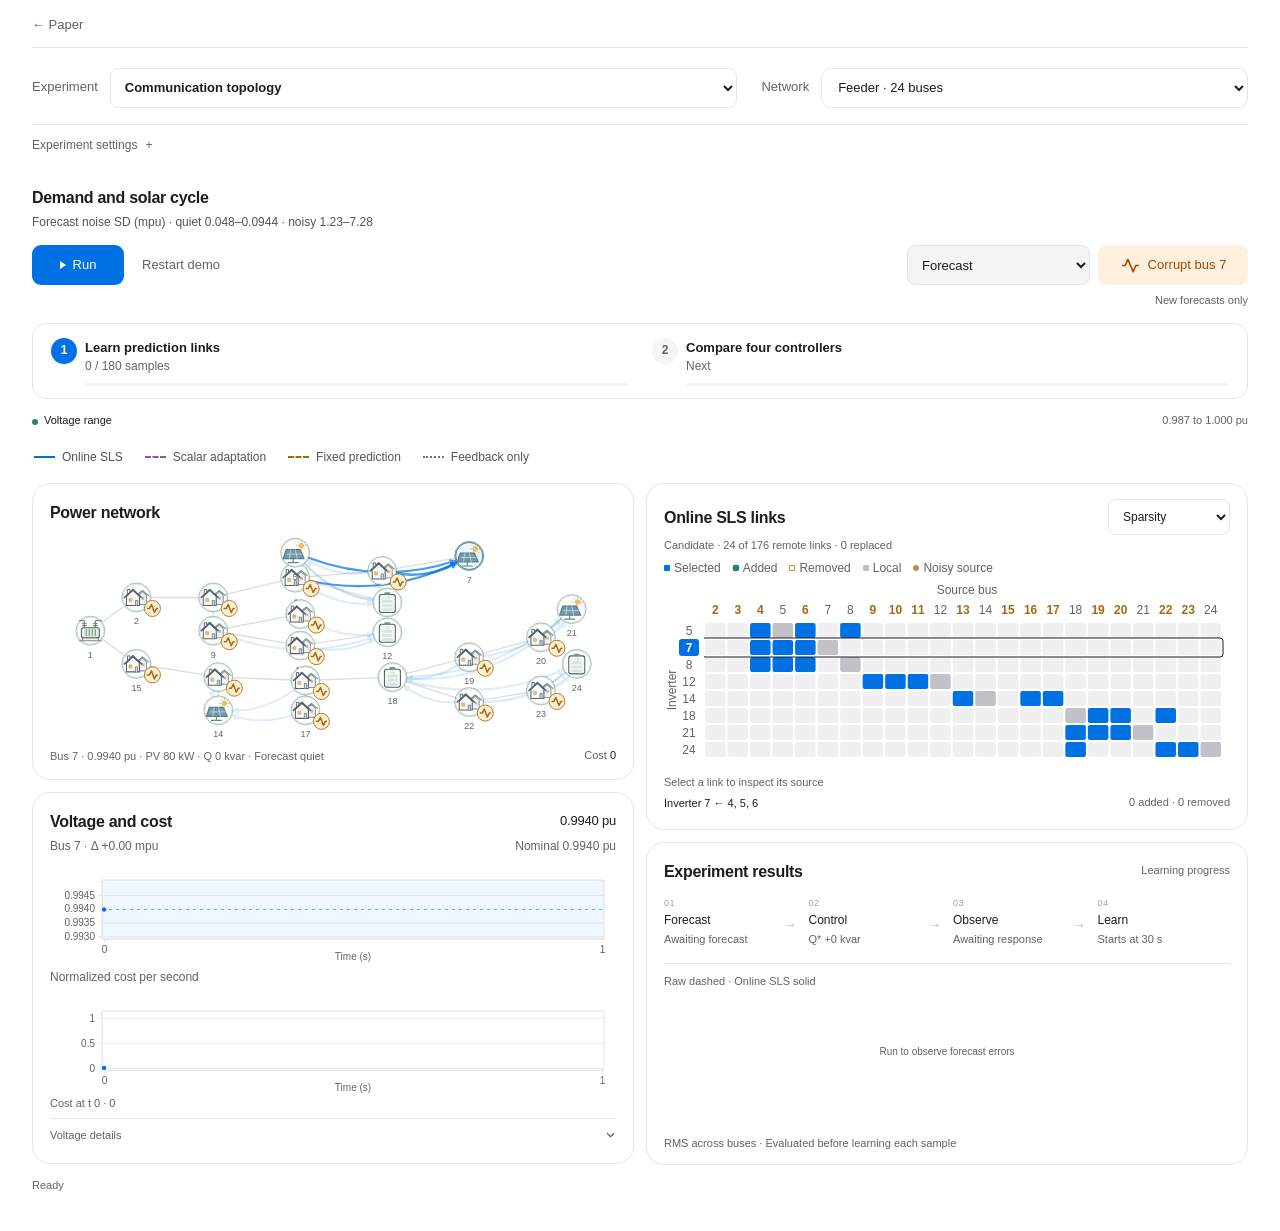
==== commit 71990423: "Add files via upload" ====
--- a/demo.html
+++ b/demo.html
@@ -761,10 +761,10 @@
       <label id="pr-preset-control" for="pr-preset">Error model <select id="pr-preset" aria-label="Forecast preset" title="Changing forecasts starts a new discovery trial"><option value="reliable">Low noise</option><option value="uniform">Uniform bias + noise</option><option value="mixed" selected>Mixed bias + noise</option></select></label>
       <button type="button" class="btn btn-compare" id="pr-compare" title="Advance 180 samples across discovery and comparison">Advance 180</button>
     </div>
-    <div class="pr-settings"><label class="form-check"><input type="checkbox" id="pr-auto-compare" checked>Start comparison automatically</label><label>Bus <select id="pr-bus" aria-label="Selected bus"></select></label><button type="button" class="btn" id="pr-fault">Repair forecast</button><label class="form-check"><input type="checkbox" id="pr-all-links" checked>All prediction links</label></div>
+    <div class="pr-settings"><label>Bus <select id="pr-bus" aria-label="Selected bus"></select></label><button type="button" class="btn" id="pr-fault">Repair forecast</button></div>
     <div class="pr-settings-group pr-session-settings"><button type="button" id="pr-deploy" class="btn btn-deploy" disabled title="Start four controllers on the same fresh disturbance sequence">Rebuild prediction links</button><button type="button" class="btn btn-quiet" id="pr-new-scenario" hidden>Restore default scenario</button></div>
-    <p id="pr-phase-note" class="pr-overlap-note">Physical attacks test disturbance recovery · Forecast settings test prediction adaptation</p>
-    <p class="pr-caption" id="pr-fit-detail"></p>
+
+
   </details>
   <div class="pr-scenario-heading">
     <div><strong id="pr-scenario-name">Forecasted demand</strong><p id="pr-scenario-description" class="pr-caption">Forecast settings · β 4 · 8 quiet / 15 noisy</p></div>
@@ -798,8 +798,8 @@
   <div id="pr-controller-key" class="pr-legend pr-controller-key" role="group" aria-label="Controller curves"><button type="button" data-series="online" aria-pressed="true"><span class="pr-swatch online"></span>Online SLS</button><button type="button" data-series="scalar" aria-pressed="true"><span class="pr-swatch scalar"></span>Scalar adaptation</button><button type="button" data-series="static" aria-pressed="true"><span class="pr-swatch static"></span>Fixed prediction</button><button type="button" data-series="causal" aria-pressed="true"><span class="pr-swatch causal"></span>Feedback only</button></div>
   <div class="pr-dashboard">
     <section class="pr-panel pr-network-panel" aria-labelledby="pr-network-title">
-      <div class="pr-subhead"><h2 id="pr-network-title">Power network</h2><span id="pr-action-note" class="pr-caption" aria-live="polite">Click a bus to start · Click again to stop</span></div>
-      <p id="pr-scheduled-power" class="pr-caption pr-scheduled-power" hidden></p>
+      <div class="pr-subhead"><h2 id="pr-network-title">Power network</h2></div>
+
       <p id="pr-network-scroll-hint" class="pr-scroll-hint" hidden>Scroll to explore all buses →</p><div class="pr-network-scroll" role="region"><svg class="pr-chart" id="pr-network" role="group" aria-label="24 bus radial power feeder. Click a load, solar, or battery bus to start a continuous disturbance. Click again to stop."></svg></div>
       <p id="pr-network-inspection" class="pr-network-inspection" hidden><span id="pr-network-inspection-source" class="pr-inspection-source"></span><span id="pr-network-inspection-join" aria-hidden="true"></span><span id="pr-network-inspection-receiver" class="pr-inspection-receiver"></span><span id="pr-network-inspection-status"></span></p>
       <div class="pr-panel-foot"><span id="pr-bus-detail" class="tabular-nums"></span><span class="pr-live-stage">Cost <strong id="pr-live-cost" class="tabular-nums">0.0000</strong></span></div>
@@ -842,7 +842,7 @@
           <p id="pr-command-gain-note" class="pr-caption" title="Source message-gain norm across the issued preview, in pu command per pu forcing.">Request = Source + Other + Feedback · Command ∈ [−70, 70] kvar</p>
         </details>
       </div>
-      <div class="pr-panel-foot pr-matrix-detail"><span id="pr-matrix-detail">Rows receive from columns</span><span id="pr-matrix-changes" class="tabular-nums">0 added · 0 removed</span></div><details id="pr-link-history-details" class="pr-panel-details"><summary>Link history</summary><div class="pr-topology-status"><strong id="pr-topology-status">Connectivity unchanged</strong><span id="pr-topology-gain">Weights changed 0%</span></div><div id="pr-topology-events" class="pr-topology-events" aria-label="Recent topology changes" hidden></div><div class="pr-topology-history"><label for="pr-topology-history" id="pr-history-count">0 link updates</label><input id="pr-topology-history" type="range" min="0" max="0" step="1" value="0" aria-label="Topology history" disabled><button type="button" id="pr-history-live" aria-pressed="true">Latest</button></div><p id="pr-topology-note" class="pr-caption" aria-live="polite"></p></details>
+      <div class="pr-panel-foot pr-matrix-detail"><span id="pr-matrix-detail">Rows receive from columns</span><span id="pr-matrix-changes" class="tabular-nums">0 added · 0 removed</span></div>
     </section>
     <section class="pr-panel pr-stage-panel" aria-labelledby="pr-stage-title">
       <div class="pr-subhead"><h2 id="pr-stage-title">Voltage and cost</h2><strong id="pr-state-value" class="pr-state-value tabular-nums">1.000 pu</strong></div>
@@ -870,19 +870,29 @@
         <svg class="pr-chart" id="pr-convergence" role="img" aria-label="Learning diagnostic over time"></svg>
         <p id="pr-mode-note" class="pr-caption"></p>
       </div>
-      <div id="pr-cost-content"><p id="pr-comparison-summary" class="pr-comparison-summary" aria-live="polite">Run to compare all four controllers</p><div class="pr-cost-tools"><input type="hidden" id="pr-cost-metric" value="total" hidden><div id="pr-cost-switch" class="pr-cost-switch" role="group" aria-label="Cost display"><button type="button" id="pr-cost-total" aria-pressed="true" aria-controls="pr-cost">Total cost</button><button type="button" id="pr-cost-gap" aria-pressed="false" aria-controls="pr-cost">Difference</button></div></div><svg class="pr-chart" id="pr-cost" role="img" aria-label="Cumulative cost of active controllers"></svg><table class="pr-cost-table tabular-nums" aria-label="Cumulative controller costs"><thead><tr><th scope="col">Method</th><th scope="col">Cumulative cost</th><th scope="col">vs feedback</th></tr></thead><tbody id="pr-cost-detail"></tbody></table><p id="pr-cost-note" class="pr-caption pr-comparison-note">Dense messages during learning · Adaptation starts at 30 s</p></div>
-      <details id="pr-reference-study" class="pr-panel-details pr-reference-study">
-  <summary>Model and validation</summary>
-  <p class="pr-caption"><a href="environment.html">Model and algorithm</a> · <a href="validation-report.json">Validation report</a> · <a href="README.md">README</a></p>
-  <p class="pr-caption" title="Upstream benchmark tables describe a different implementation and are not displayed as evidence for this edition. The validation report records current source fingerprints and trial results.">Plots: accumulated stage cost · Validation: terminal cost reported separately</p>
-</details>
-
+      <div id="pr-cost-content"><p id="pr-comparison-summary" class="pr-comparison-summary" aria-live="polite">Run to compare all four controllers</p><div class="pr-cost-tools"><input type="hidden" id="pr-cost-metric" value="total" hidden><div id="pr-cost-switch" class="pr-cost-switch" role="group" aria-label="Cost display"><button type="button" id="pr-cost-total" aria-pressed="true" aria-controls="pr-cost">Total cost</button><button type="button" id="pr-cost-gap" aria-pressed="false" aria-controls="pr-cost">Difference</button></div></div><svg class="pr-chart" id="pr-cost" role="img" aria-label="Cumulative cost of active controllers"></svg><table class="pr-cost-table tabular-nums" aria-label="Cumulative controller costs"><thead><tr><th scope="col">Method</th><th scope="col">Cumulative cost</th><th scope="col">vs feedback</th></tr></thead><tbody id="pr-cost-detail"></tbody></table></div>
     </section>
   </div>
   <div class="pr-bottomline">
     <span id="pr-event" role="status" aria-live="polite">Ready · Space to run</span>
   </div>
-  <div hidden><span id="pr-fit-title"></span><span id="pr-learning"></span><span id="pr-topology-label"></span><span id="pr-links-detail"></span><span id="pr-matrix-reference"></span><span id="pr-impact-note"></span></div>
+  <div id="pr-internal-ui" hidden inert>
+    <span id="pr-fit-title"></span><span id="pr-learning"></span><span id="pr-topology-label"></span><span id="pr-links-detail"></span><span id="pr-matrix-reference"></span><span id="pr-impact-note"></span>
+    <input type="checkbox" id="pr-auto-compare" checked>
+    <input type="checkbox" id="pr-all-links" checked>
+    <p id="pr-phase-note" class="pr-overlap-note">Physical attacks test disturbance recovery · Forecast settings test prediction adaptation</p>
+    <p class="pr-caption" id="pr-fit-detail"></p>
+    <span id="pr-action-note" class="pr-caption" aria-live="polite">Click a bus to start · Click again to stop</span>
+    <p id="pr-scheduled-power" class="pr-caption pr-scheduled-power" hidden></p>
+    <p id="pr-cost-note" class="pr-caption pr-comparison-note">Dense messages during learning · Adaptation starts at 30 s</p>
+    <details id="pr-link-history-details" class="pr-panel-details"><summary>Link history</summary><div class="pr-topology-status"><strong id="pr-topology-status">Connectivity unchanged</strong><span id="pr-topology-gain">Weights changed 0%</span></div><div id="pr-topology-events" class="pr-topology-events" aria-label="Recent topology changes" hidden></div><div class="pr-topology-history"><label for="pr-topology-history" id="pr-history-count">0 link updates</label><input id="pr-topology-history" type="range" min="0" max="0" step="1" value="0" aria-label="Topology history" disabled><button type="button" id="pr-history-live" aria-pressed="true">Latest</button></div><p id="pr-topology-note" class="pr-caption" aria-live="polite"></p></details>
+    <details id="pr-reference-study" class="pr-panel-details pr-reference-study">
+  <summary>Model and validation</summary>
+  <p class="pr-caption"><a href="environment.html">Model and algorithm</a> · <a href="validation-report.json">Validation report</a> · <a href="README.md">README</a></p>
+  <p class="pr-caption" title="Upstream benchmark tables describe a different implementation and are not displayed as evidence for this edition. The validation report records current source fingerprints and trial results.">Plots: accumulated stage cost · Validation: terminal cost reported separately</p>
+</details>
+
+  </div>
   <div class="pr-tooltip tabular-nums" role="tooltip" id="pr-tooltip"></div>
   <div role="alert" id="pr-error" hidden></div>
 </main>
